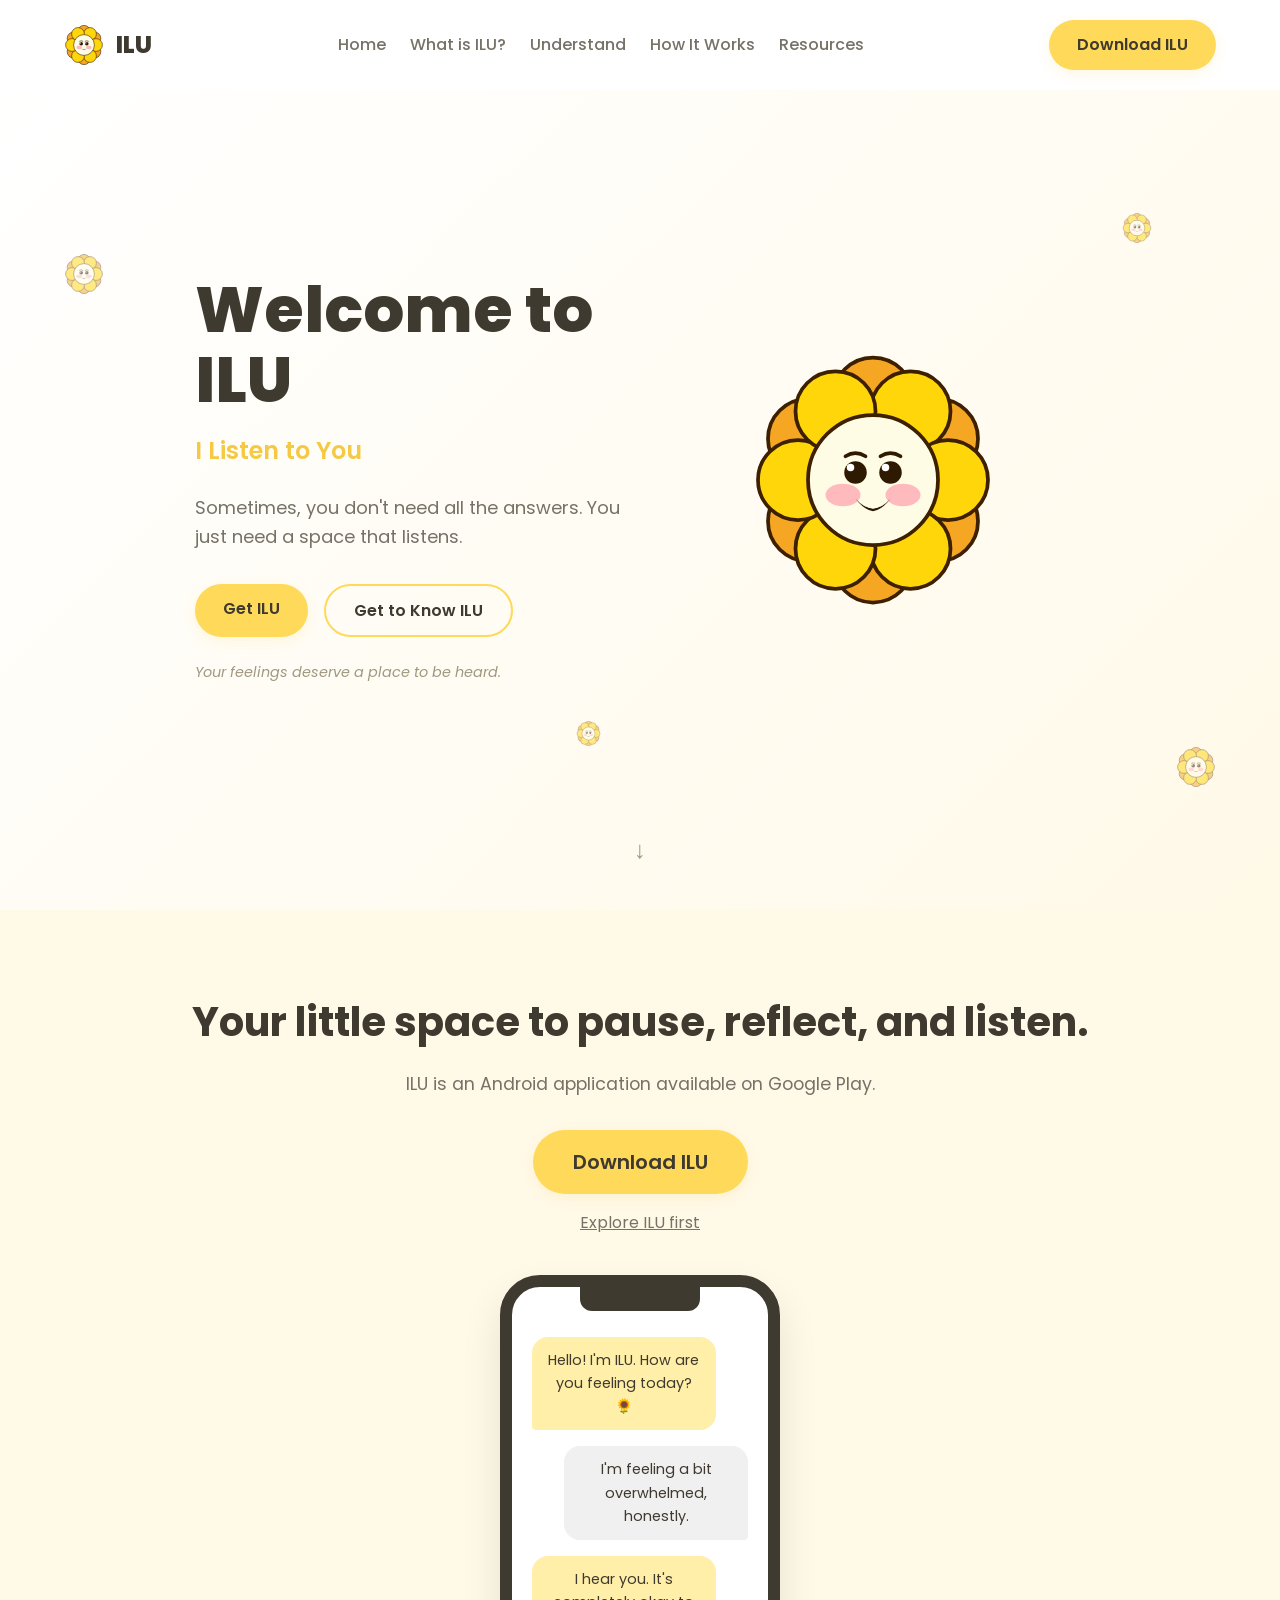
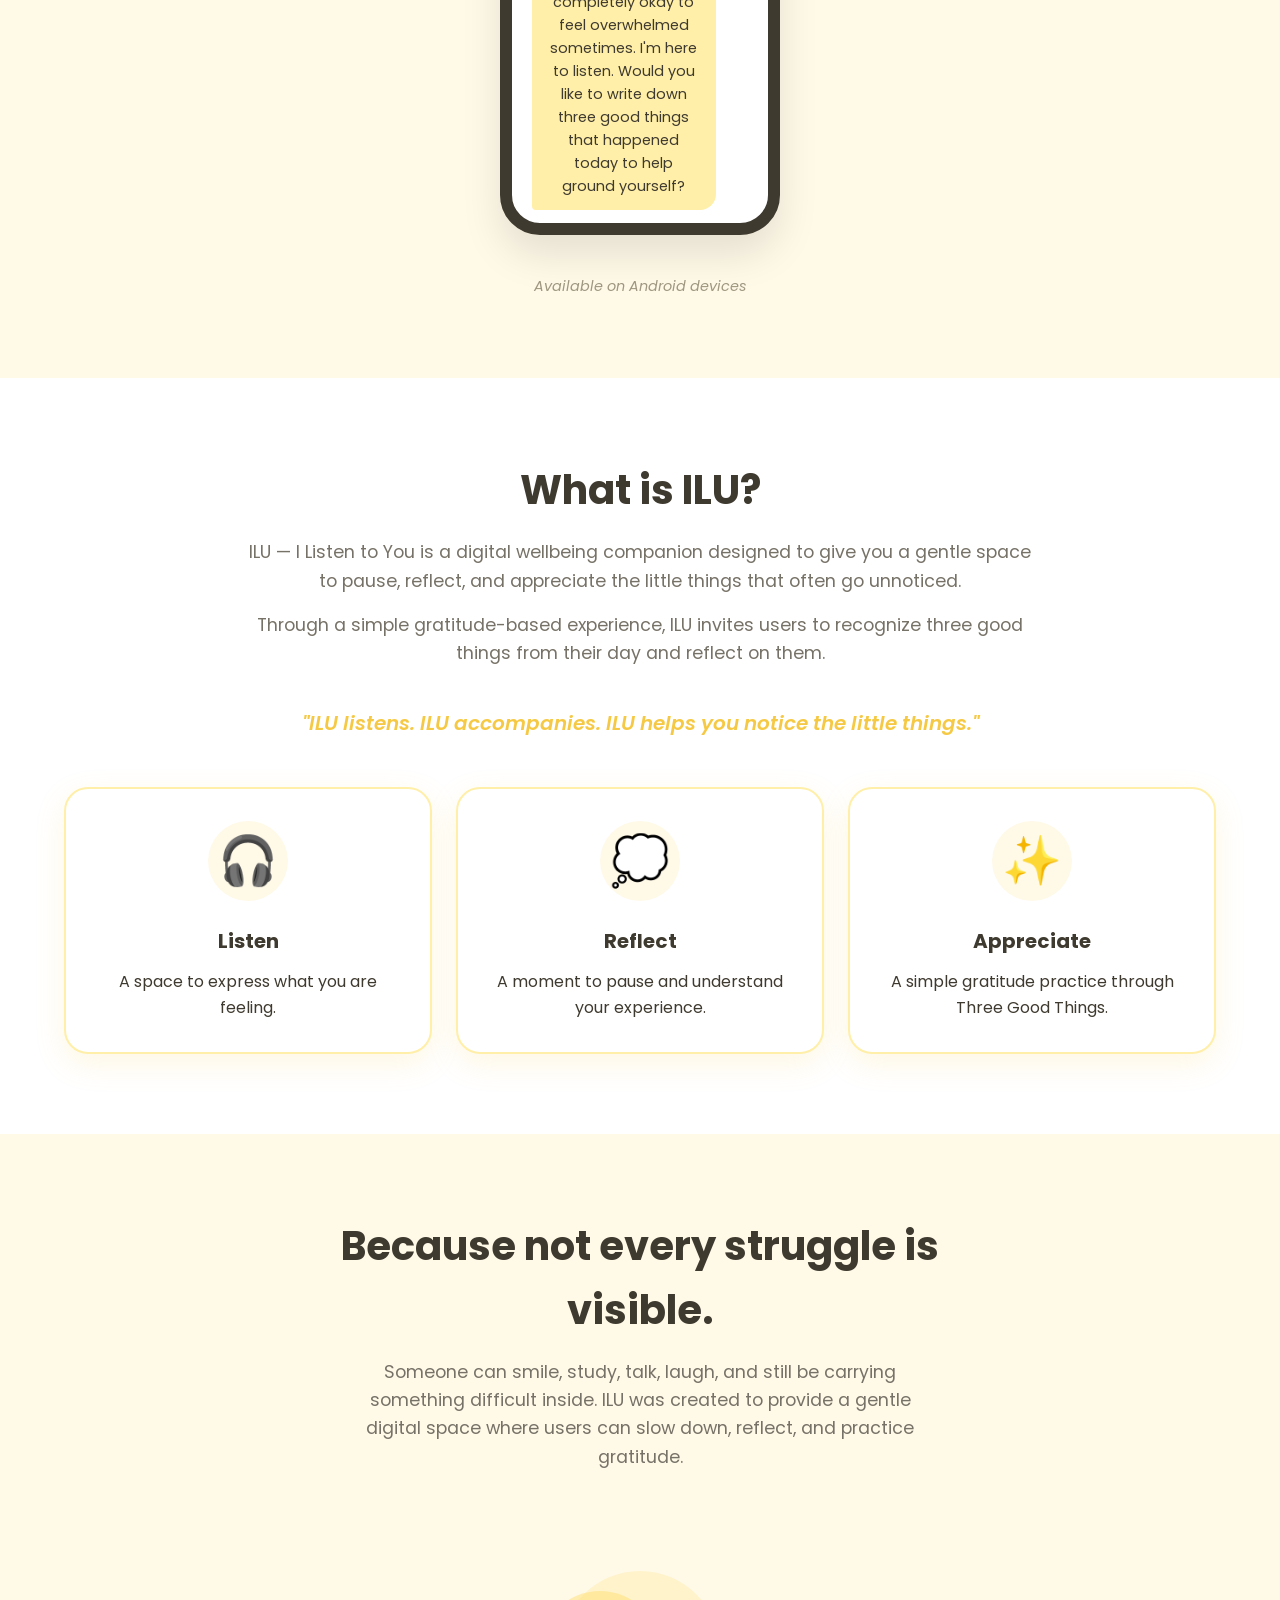
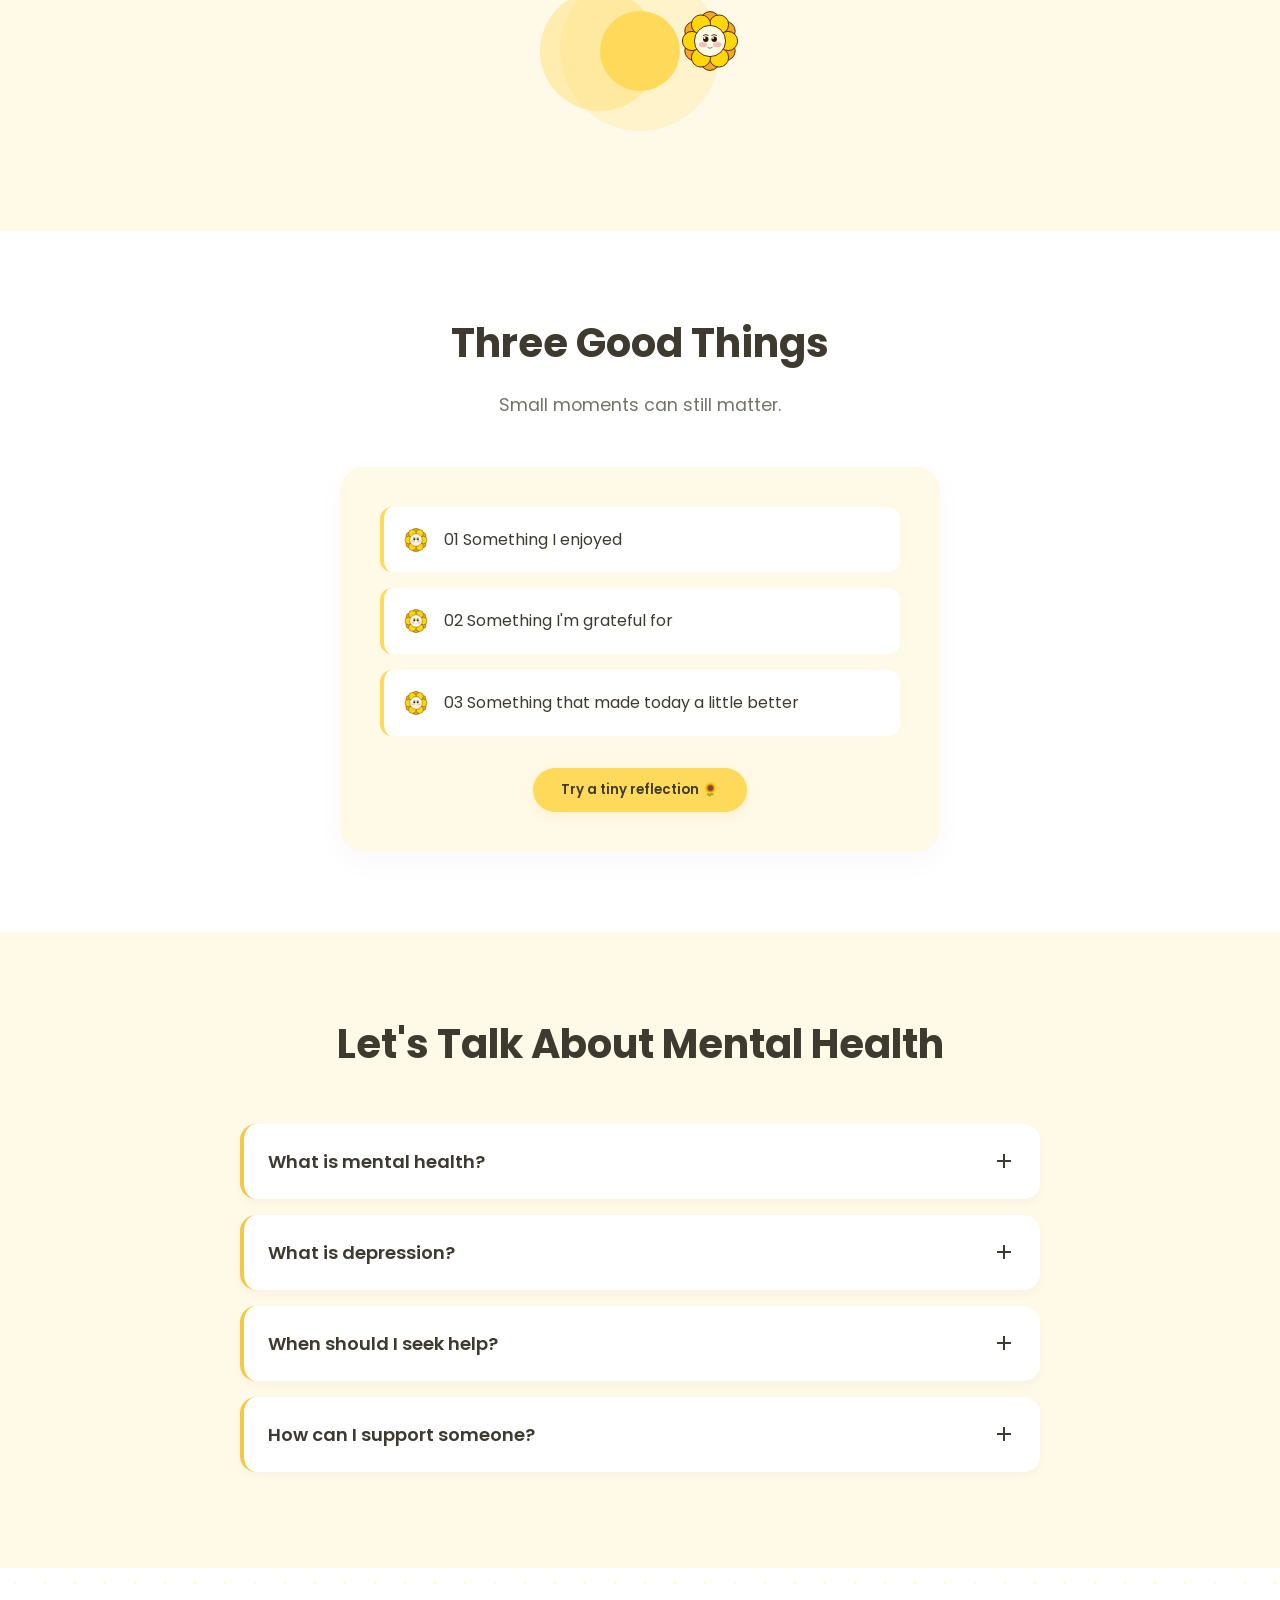
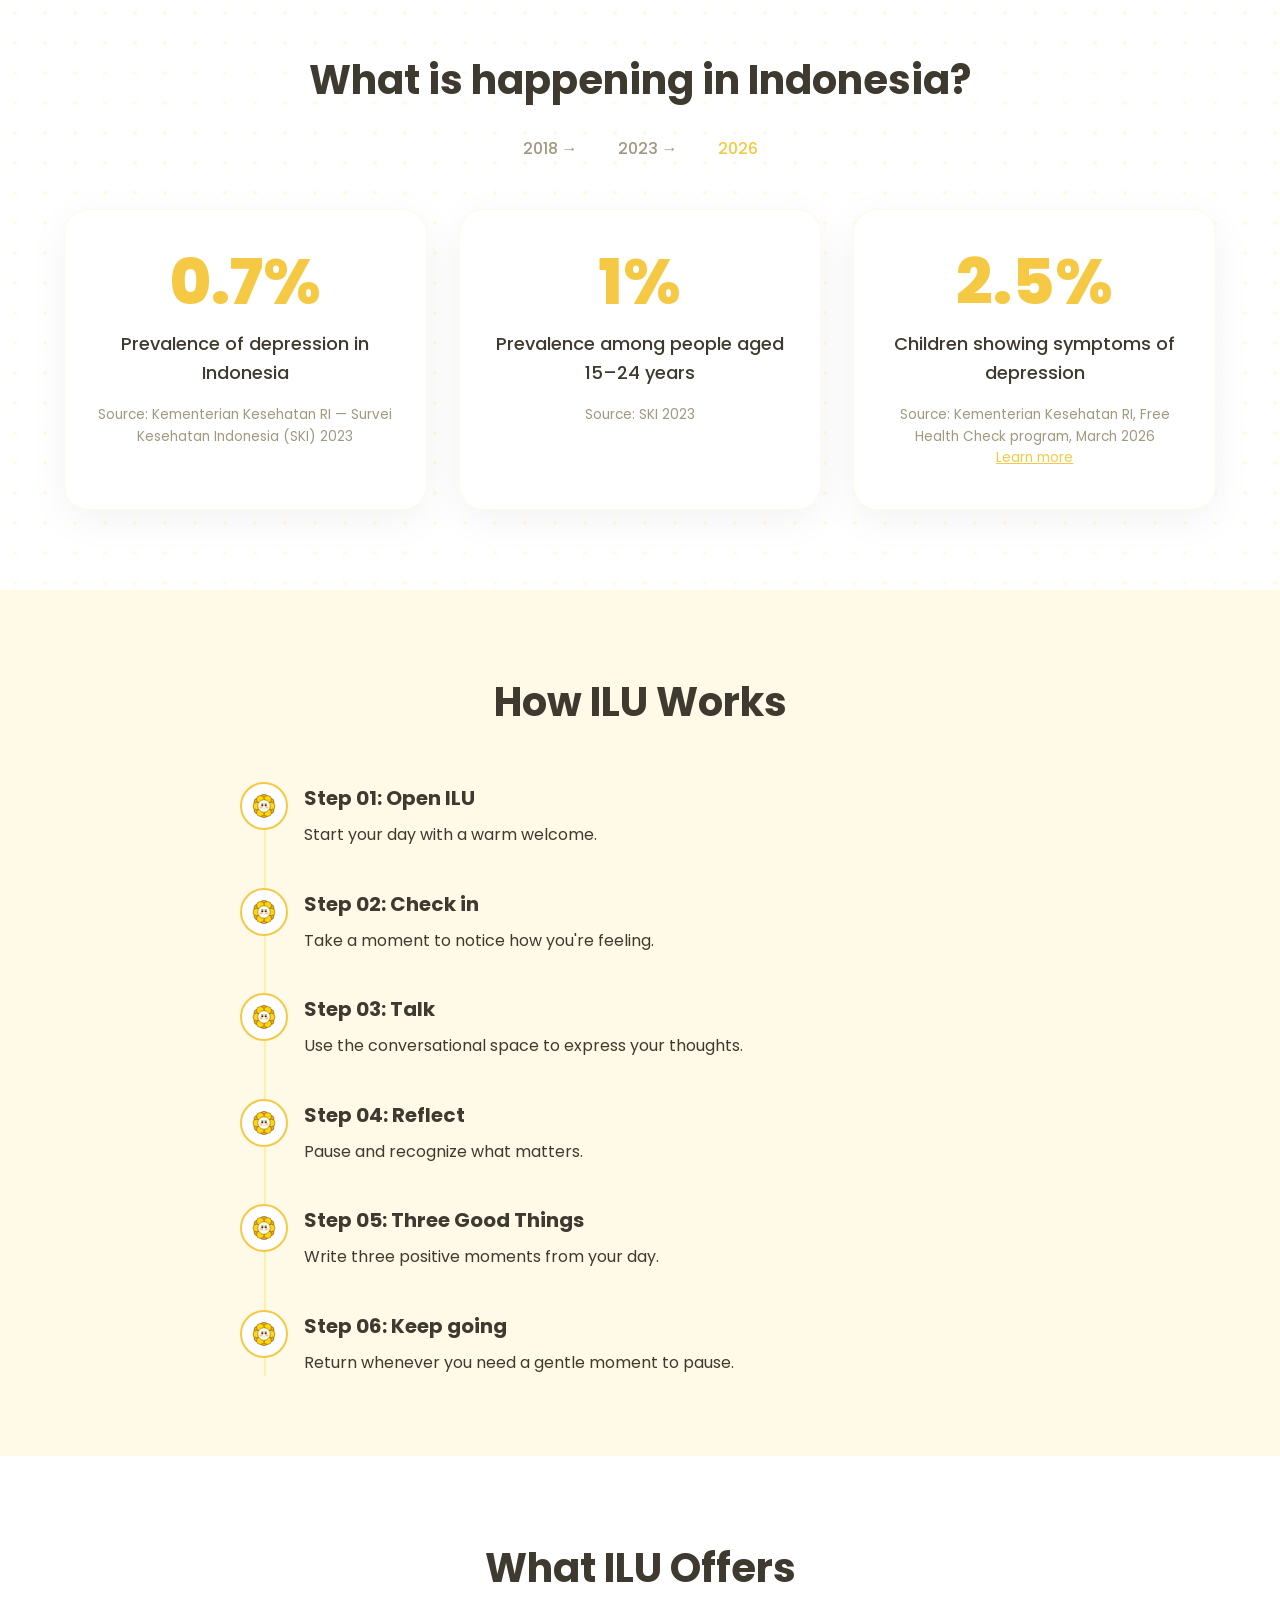
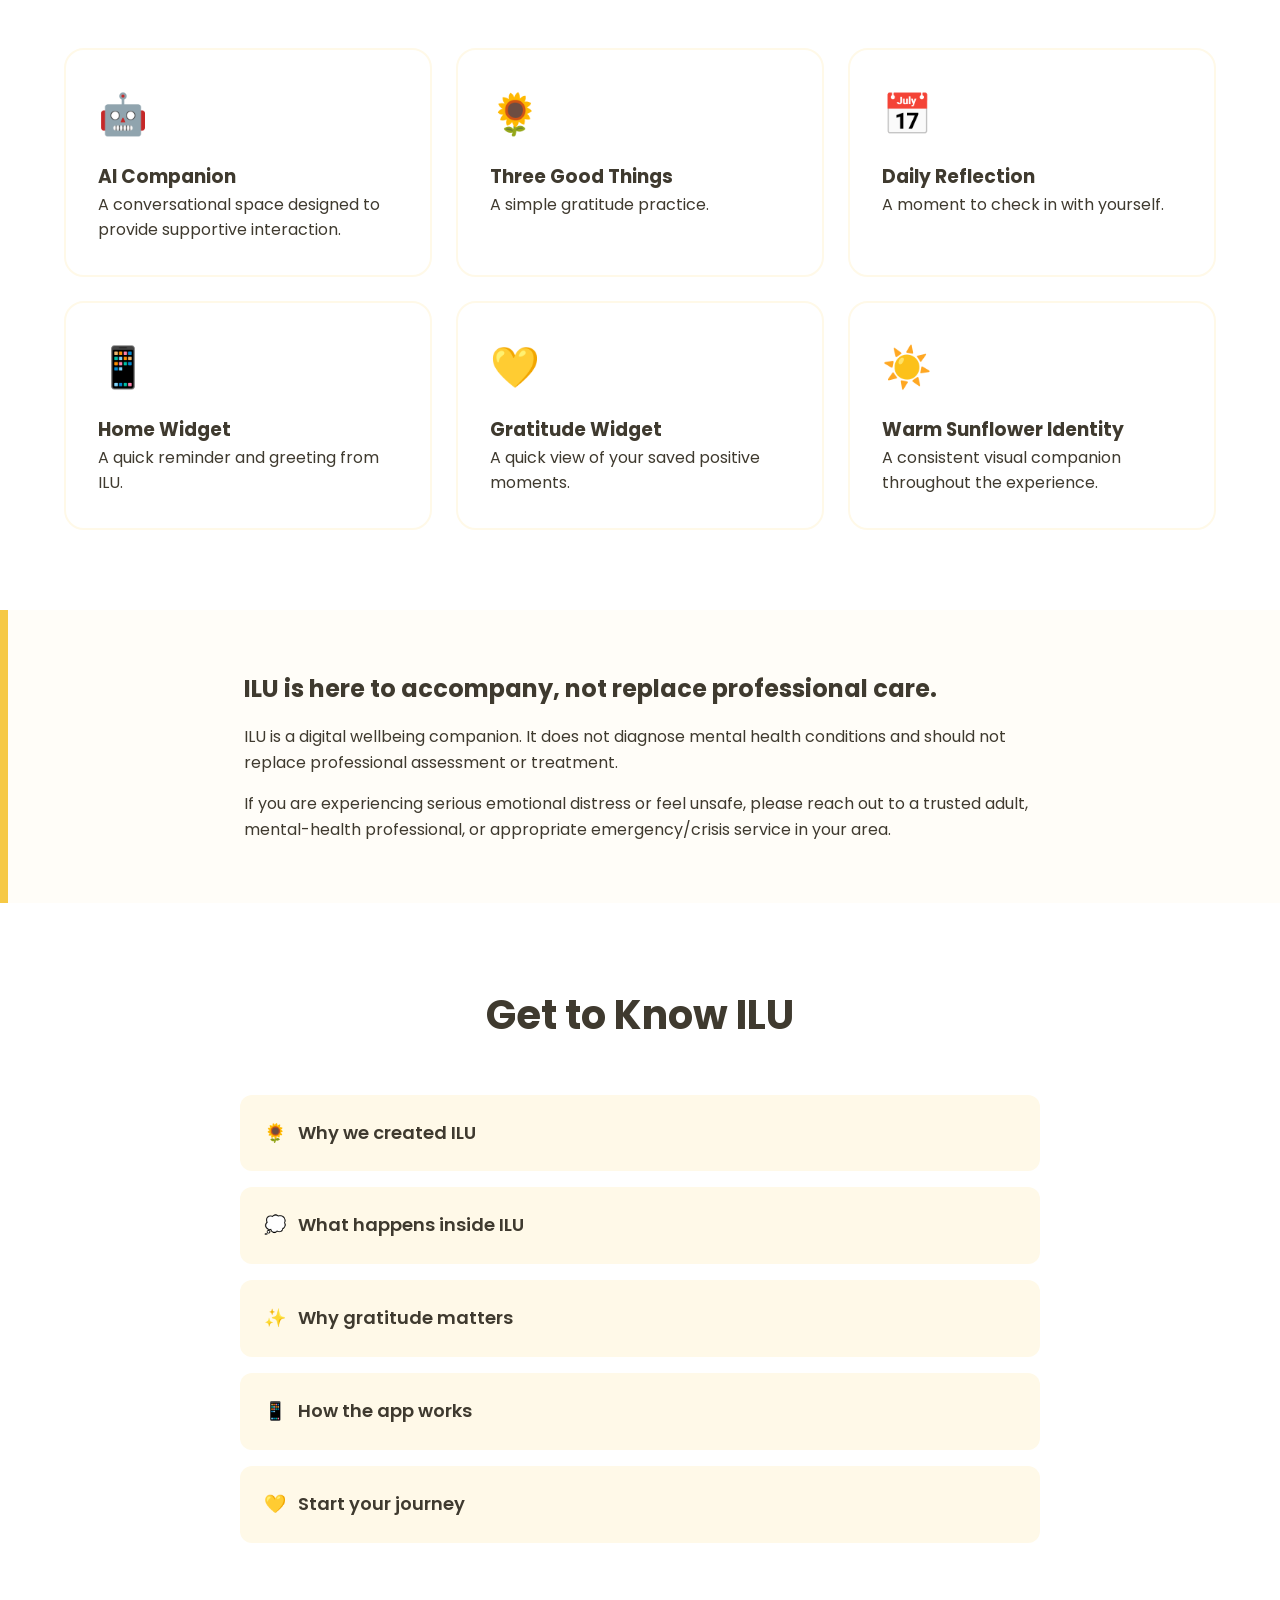
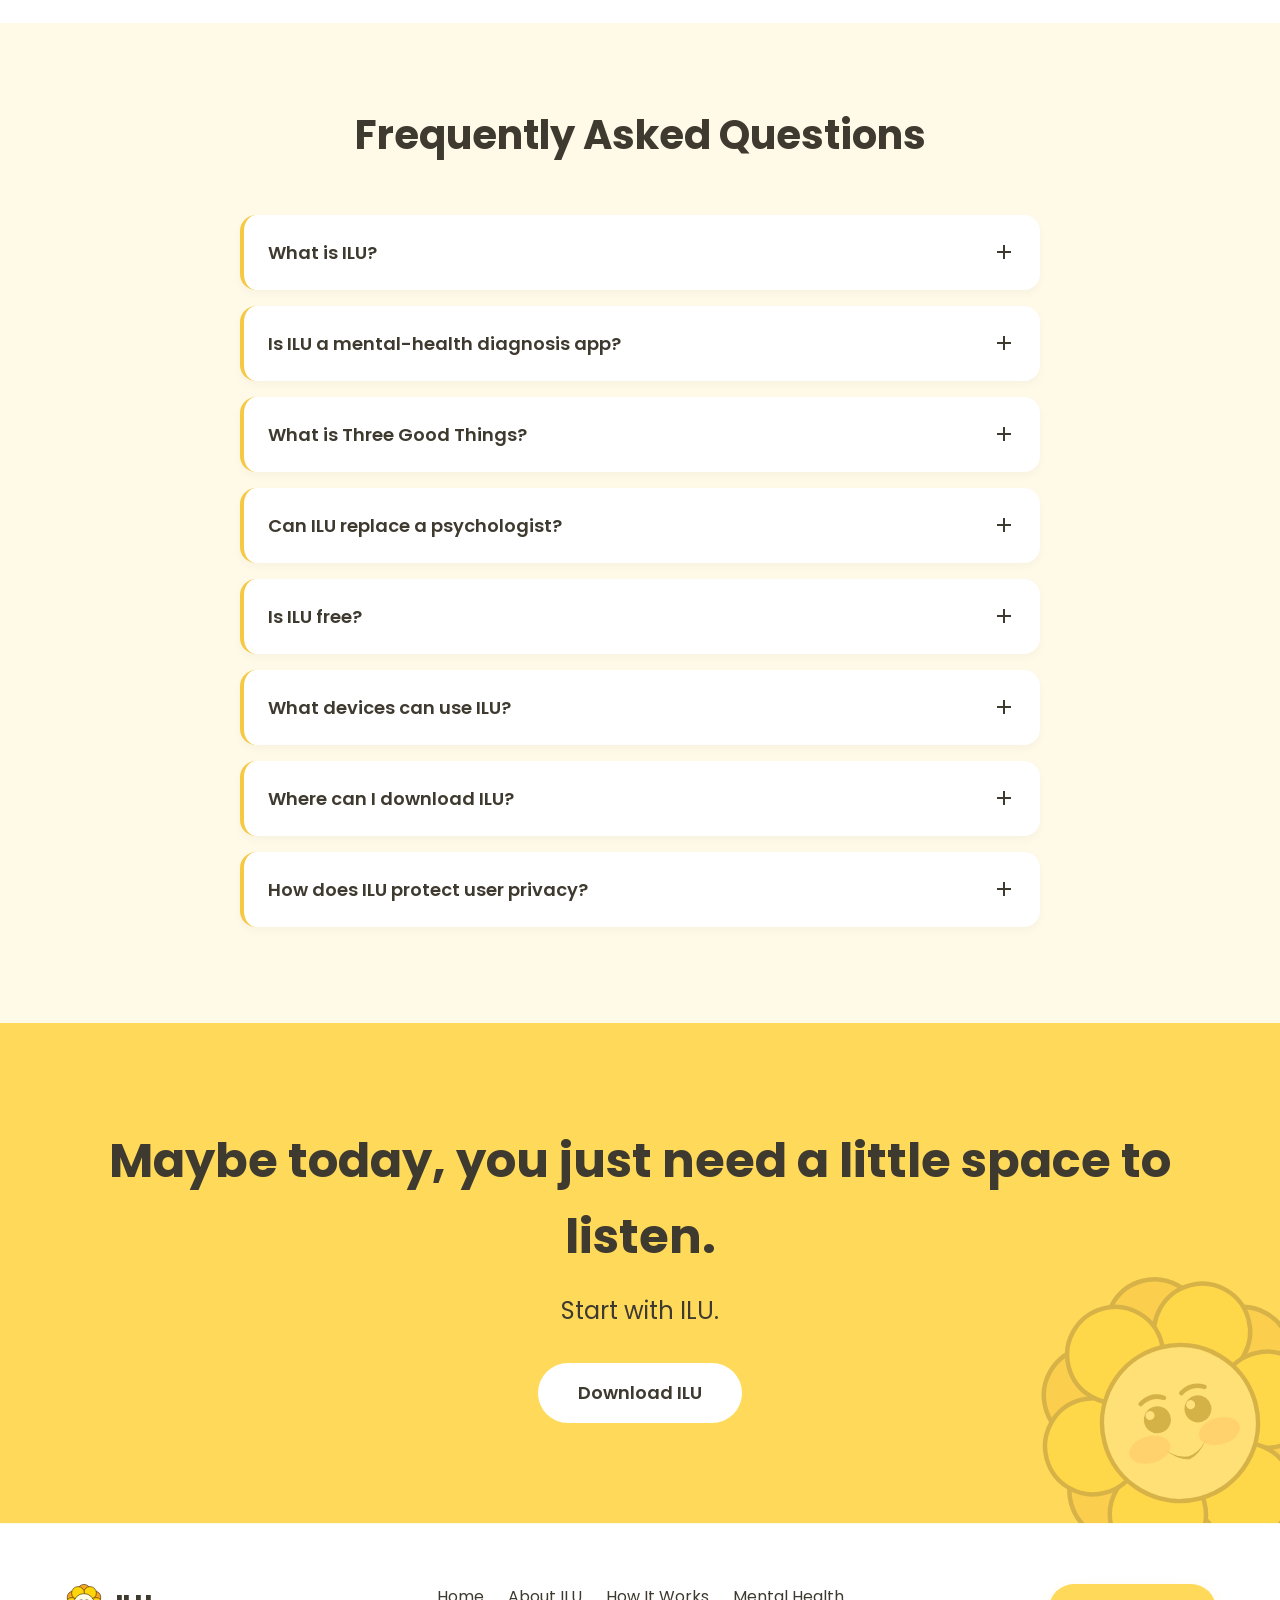
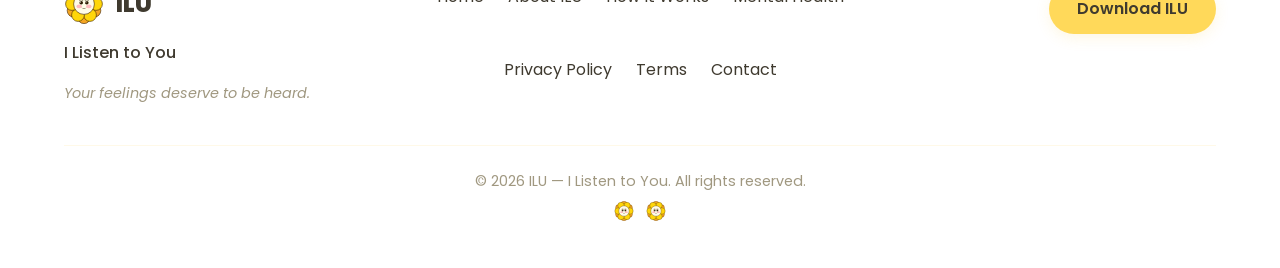
==== web/index.html @ 3433a251 "Add Google Search Console HTML verification file and meta tag for organization verification" ====
<!DOCTYPE html>
<html lang="en">
<head>
    <meta charset="UTF-8">
    <meta name="viewport" content="width=device-width, initial-scale=1.0">
    <meta name="google-site-verification" content="googleefeaaa1e9da4fd5a" />
    <title>ILU — I Listen to You | A Gentle Space to Listen, Reflect & Appreciate</title>
    <meta name="description" content="Meet ILU — I Listen to You, a digital wellbeing companion designed to help you pause, reflect, and practice gratitude through Three Good Things.">
    <meta name="keywords" content="ILU, I Listen to You, mental health app, gratitude app, three good things, aplikasi kesehatan mental, aplikasi gratitude">
    <meta property="og:title" content="ILU — I Listen to You">
    <meta property="og:description" content="A digital wellbeing companion designed to help you pause, reflect, and appreciate the little things.">
    <meta property="og:type" content="website">

    <link rel="preconnect" href="https://fonts.googleapis.com">
    <link rel="preconnect" href="https://fonts.gstatic.com" crossorigin>
    <link href="https://fonts.googleapis.com/css2?family=Poppins:wght@300;400;500;600;700;800&display=swap" rel="stylesheet">

    <style>
        :root {
            --white: #FFFFFF;
            --cream: #FFF9E8;
            --soft-yellow: #FFEFA8;
            --warm-yellow: #FFD95A;
            --sunflower: #F6C945;
            --text-dark: #3F3A2F;
            --text-secondary: #777267;
            --text-light: #A09880;
            --shadow: rgba(246, 201, 69, 0.15);
            --shadow-hover: rgba(246, 201, 69, 0.3);
            --transition: 0.3s ease;
        }

        * {
            margin: 0;
            padding: 0;
            box-sizing: border-box;
        }

        body {
            font-family: 'Poppins', sans-serif;
            color: var(--text-dark);
            background-color: var(--white);
            line-height: 1.6;
            overflow-x: hidden;
            scroll-behavior: smooth;
        }

        a {
            text-decoration: none;
            color: inherit;
        }

        ul {
            list-style: none;
        }

        button {
            cursor: pointer;
            font-family: inherit;
            border: none;
            outline: none;
        }

        .container {
            max-width: 1200px;
            margin: 0 auto;
            padding: 0 24px;
        }

        section {
            padding: 80px 0;
        }

        /* Reusable Components */
        .btn {
            display: inline-block;
            padding: 12px 28px;
            border-radius: 50px;
            font-weight: 600;
            transition: var(--transition);
            text-align: center;
        }

        .btn-primary {
            background-color: var(--warm-yellow);
            color: var(--text-dark);
            box-shadow: 0 4px 14px var(--shadow);
        }

        .btn-primary:hover {
            transform: translateY(-2px);
            box-shadow: 0 6px 20px var(--shadow-hover);
        }

        .btn-outline {
            background-color: transparent;
            border: 2px solid var(--warm-yellow);
            color: var(--text-dark);
        }

        .btn-outline:hover {
            background-color: var(--soft-yellow);
        }

        .section-header {
            text-align: center;
            margin-bottom: 48px;
        }

        .section-title {
            font-size: 2.5rem;
            font-weight: 700;
            color: var(--text-dark);
            margin-bottom: 16px;
        }

        .section-subtitle {
            font-size: 1.1rem;
            color: var(--text-secondary);
            max-width: 600px;
            margin: 0 auto;
        }

        /* SVG Mascot Animation */
        .mascot-float {
            animation: float 3s ease-in-out infinite;
        }

        @keyframes float {
            0% { transform: translateY(0px); }
            50% { transform: translateY(-8px); }
            100% { transform: translateY(0px); }
        }

        /* Scroll Animations */
        .animate-on-scroll {
            opacity: 0;
            transform: translateY(20px);
            transition: opacity 0.6s ease-out, transform 0.6s ease-out;
        }

        .animate-on-scroll.is-visible {
            opacity: 1;
            transform: translateY(0);
        }

        /* Section 1: Navigation */
        .navbar {
            position: sticky;
            top: 0;
            left: 0;
            width: 100%;
            z-index: 1000;
            background-color: var(--white);
            transition: all var(--transition);
            padding: 20px 0;
        }

        .navbar.scrolled {
            padding: 12px 0;
            box-shadow: 0 4px 20px rgba(0, 0, 0, 0.05);
        }

        .nav-container {
            display: flex;
            justify-content: space-between;
            align-items: center;
        }

        .nav-logo {
            display: flex;
            align-items: center;
            gap: 12px;
            font-size: 1.5rem;
            font-weight: 800;
            color: var(--text-dark);
        }

        .nav-logo svg {
            width: 40px;
            height: 40px;
        }

        .nav-links {
            display: flex;
            gap: 24px;
        }

        .nav-links a {
            font-weight: 500;
            color: var(--text-secondary);
            transition: var(--transition);
        }

        .nav-links a:hover {
            color: var(--sunflower);
        }

        .nav-right {
            display: flex;
            align-items: center;
            gap: 16px;
        }

        .hamburger {
            display: none;
            flex-direction: column;
            gap: 5px;
            background: none;
            border: none;
            cursor: pointer;
        }

        .hamburger span {
            width: 25px;
            height: 3px;
            background-color: var(--text-dark);
            border-radius: 3px;
            transition: var(--transition);
        }

        /* Mobile Menu */
        .mobile-menu {
            position: fixed;
            top: 0;
            left: 0;
            width: 100%;
            height: 100vh;
            background-color: var(--white);
            z-index: 999;
            display: flex;
            flex-direction: column;
            align-items: center;
            justify-content: center;
            gap: 24px;
            transform: translateY(-100%);
            transition: transform 0.4s ease-in-out;
        }

        .mobile-menu.open {
            transform: translateY(0);
        }

        .mobile-menu a {
            font-size: 1.5rem;
            font-weight: 600;
        }

        .close-menu {
            position: absolute;
            top: 30px;
            right: 30px;
            background: none;
            border: none;
            font-size: 2rem;
            cursor: pointer;
            color: var(--text-dark);
        }

        /* Section 2: Hero */
        .hero {
            background: linear-gradient(135deg, var(--white) 0%, var(--cream) 100%);
            min-height: calc(100vh - 80px);
            display: flex;
            align-items: center;
            position: relative;
            overflow: hidden;
            padding-top: 40px;
        }

        .hero-container {
            display: flex;
            align-items: center;
            justify-content: space-between;
            gap: 40px;
            position: relative;
            z-index: 2;
        }

        .hero-content {
            flex: 1;
            max-width: 600px;
        }

        .hero-title {
            font-size: 4rem;
            font-weight: 800;
            line-height: 1.1;
            margin-bottom: 16px;
            color: var(--text-dark);
        }

        .hero-subtitle {
            font-size: 1.5rem;
            font-weight: 600;
            color: var(--sunflower);
            margin-bottom: 24px;
        }

        .hero-desc {
            font-size: 1.125rem;
            color: var(--text-secondary);
            margin-bottom: 32px;
        }

        .hero-actions {
            display: flex;
            gap: 16px;
            margin-bottom: 24px;
            flex-wrap: wrap;
        }

        .hero-note {
            font-size: 0.9rem;
            color: var(--text-light);
            font-style: italic;
        }

        .hero-visual {
            flex: 1;
            display: flex;
            justify-content: center;
            align-items: center;
        }

        .hero-mascot {
            width: 250px;
            height: 250px;
        }

        .floating-deco {
            position: absolute;
            width: 40px;
            height: 40px;
            opacity: 0.5;
            animation: float 4s ease-in-out infinite alternate;
        }
        .deco-1 { top: 20%; left: 5%; animation-delay: 0s; }
        .deco-2 { top: 15%; right: 10%; width: 30px; height: 30px; animation-delay: 1s; }
        .deco-3 { bottom: 20%; left: 45%; width: 25px; height: 25px; animation-delay: 2s; }
        .deco-4 { bottom: 15%; right: 5%; animation-delay: 1.5s; }

        .scroll-indicator {
            position: absolute;
            bottom: 40px;
            left: 50%;
            transform: translateX(-50%);
            animation: float 2s ease-in-out infinite;
            color: var(--text-light);
            font-size: 24px;
        }

        /* Section 3: Download */
        .download-section {
            background-color: var(--cream);
            text-align: center;
        }

        .phone-mockup {
            width: 280px;
            height: 560px;
            border: 12px solid var(--text-dark);
            border-radius: 40px;
            margin: 40px auto;
            background-color: var(--white);
            position: relative;
            overflow: hidden;
            box-shadow: 0 20px 40px rgba(0,0,0,0.1);
        }

        .phone-notch {
            position: absolute;
            top: 0;
            left: 50%;
            transform: translateX(-50%);
            width: 120px;
            height: 24px;
            background-color: var(--text-dark);
            border-bottom-left-radius: 12px;
            border-bottom-right-radius: 12px;
            z-index: 10;
        }

        .chat-ui {
            padding: 50px 20px 20px;
            display: flex;
            flex-direction: column;
            gap: 16px;
        }

        .chat-bubble {
            padding: 12px 16px;
            border-radius: 16px;
            font-size: 0.9rem;
            max-width: 85%;
        }

        .chat-bubble.ilu {
            background-color: var(--soft-yellow);
            align-self: flex-start;
            border-bottom-left-radius: 4px;
        }

        .chat-bubble.user {
            background-color: #f0f0f0;
            align-self: flex-end;
            border-bottom-right-radius: 4px;
        }

        /* Section 4: What is ILU */
        .what-is-ilu {
            background-color: var(--white);
        }

        .highlight-phrase {
            font-size: 1.25rem;
            font-weight: 600;
            color: var(--sunflower);
            text-align: center;
            margin: 40px 0;
            font-style: italic;
        }

        .cards-grid {
            display: grid;
            grid-template-columns: repeat(auto-fit, minmax(300px, 1fr));
            gap: 24px;
            margin-top: 40px;
        }

        .info-card {
            background-color: var(--white);
            border: 2px solid var(--soft-yellow);
            border-radius: 24px;
            padding: 32px;
            transition: var(--transition);
            box-shadow: 0 10px 30px var(--shadow);
            display: flex;
            flex-direction: column;
            align-items: center;
            text-align: center;
        }

        .info-card:hover {
            transform: translateY(-8px);
            box-shadow: 0 15px 40px var(--shadow-hover);
            border-color: var(--sunflower);
        }

        .info-card-icon {
            font-size: 3rem;
            margin-bottom: 24px;
            display: flex;
            justify-content: center;
            align-items: center;
            width: 80px;
            height: 80px;
            background-color: var(--cream);
            border-radius: 50%;
        }

        .info-card h3 {
            font-size: 1.25rem;
            margin-bottom: 12px;
        }

        /* Section 5: Why ILU Exists */
        .why-ilu {
            background-color: var(--cream);
            text-align: center;
        }

        .why-content {
            max-width: 700px;
            margin: 0 auto;
        }

        .abstract-illustration {
            margin-top: 40px;
            display: flex;
            justify-content: center;
        }

        .abstract-illustration svg {
            width: 100%;
            max-width: 400px;
        }

        /* Section 6: Three Good Things */
        .three-good-things {
            background-color: var(--white);
        }

        .tgt-demo {
            max-width: 600px;
            margin: 0 auto;
            background-color: var(--cream);
            border-radius: 24px;
            padding: 40px;
            box-shadow: 0 10px 30px rgba(0,0,0,0.03);
        }

        .tgt-card {
            background-color: var(--white);
            padding: 20px;
            border-radius: 12px;
            margin-bottom: 16px;
            border-left: 4px solid var(--warm-yellow);
            display: flex;
            align-items: center;
            gap: 16px;
            transition: var(--transition);
        }

        .tgt-card:hover {
            transform: translateX(4px);
        }

        .tgt-card:hover .tgt-icon {
            transform: rotate(10deg);
        }

        .tgt-icon {
            width: 24px;
            height: 24px;
            transition: transform 0.3s ease;
        }

        .tgt-input-wrapper {
            display: none;
            flex-direction: column;
            gap: 16px;
        }

        .tgt-input {
            width: 100%;
            padding: 16px;
            border: 2px solid var(--soft-yellow);
            border-radius: 12px;
            font-family: inherit;
            font-size: 1rem;
            outline: none;
            transition: border-color 0.3s;
        }

        .tgt-input:focus {
            border-color: var(--sunflower);
        }

        .tgt-success {
            display: none;
            text-align: center;
            margin-top: 24px;
            animation: fadeIn 0.5s ease-out;
        }

        @keyframes fadeIn {
            from { opacity: 0; transform: translateY(10px); }
            to { opacity: 1; transform: translateY(0); }
        }

        /* Section 7: Education / Understand */
        .understand {
            background-color: var(--cream);
        }

        .accordion {
            max-width: 800px;
            margin: 0 auto;
        }

        .accordion-item {
            background-color: var(--white);
            border-radius: 16px;
            margin-bottom: 16px;
            overflow: hidden;
            box-shadow: 0 4px 10px rgba(0,0,0,0.03);
            border-left: 4px solid var(--sunflower);
        }

        .accordion-header {
            width: 100%;
            padding: 24px;
            display: flex;
            justify-content: space-between;
            align-items: center;
            background: none;
            border: none;
            font-size: 1.125rem;
            font-weight: 600;
            color: var(--text-dark);
            cursor: pointer;
            text-align: left;
        }

        .accordion-icon {
            transition: transform 0.3s ease;
        }

        .accordion-item.active .accordion-icon {
            transform: rotate(45deg);
        }

        .accordion-content {
            max-height: 0;
            overflow: hidden;
            transition: max-height 0.3s ease-out;
            padding: 0 24px;
            color: var(--text-secondary);
        }

        .accordion-item.active .accordion-content {
            padding-bottom: 24px;
        }

        /* Section 8: Stats */
        .stats {
            background-color: var(--white);
            background-image: radial-gradient(var(--cream) 2px, transparent 2px);
            background-size: 30px 30px;
        }

        .stats-grid {
            display: grid;
            grid-template-columns: repeat(auto-fit, minmax(300px, 1fr));
            gap: 32px;
        }

        .stat-card {
            background-color: var(--white);
            padding: 40px 32px;
            border-radius: 24px;
            text-align: center;
            box-shadow: 0 10px 40px rgba(0,0,0,0.05);
            border: 1px solid var(--cream);
            position: relative;
        }

        .stat-number {
            font-size: 4rem;
            font-weight: 800;
            color: var(--sunflower);
            margin-bottom: 16px;
            line-height: 1;
        }

        .stat-desc {
            font-size: 1.125rem;
            font-weight: 500;
            margin-bottom: 16px;
        }

        .stat-source {
            font-size: 0.85rem;
            color: var(--text-light);
        }

        /* Section 9: How it Works */
        .how-it-works {
            background-color: var(--cream);
        }

        .timeline {
            max-width: 800px;
            margin: 0 auto;
            position: relative;
        }

        .timeline::before {
            content: '';
            position: absolute;
            top: 0;
            bottom: 0;
            left: 24px;
            width: 2px;
            background-color: var(--soft-yellow);
        }

        .timeline-item {
            position: relative;
            padding-left: 64px;
            margin-bottom: 40px;
        }

        .timeline-item:last-child {
            margin-bottom: 0;
        }

        .timeline-icon {
            position: absolute;
            left: 0;
            top: 0;
            width: 48px;
            height: 48px;
            background-color: var(--white);
            border: 2px solid var(--sunflower);
            border-radius: 50%;
            display: flex;
            justify-content: center;
            align-items: center;
            z-index: 2;
        }

        .timeline-icon svg {
            width: 24px;
            height: 24px;
        }

        .timeline-content h4 {
            font-size: 1.25rem;
            margin-bottom: 8px;
            color: var(--text-dark);
        }

        /* Section 10: Features */
        .features {
            background-color: var(--white);
        }

        .feature-grid {
            display: grid;
            grid-template-columns: repeat(auto-fit, minmax(300px, 1fr));
            gap: 24px;
        }

        .feature-card {
            background-color: var(--white);
            border: 2px solid var(--cream);
            border-radius: 20px;
            padding: 32px;
            transition: var(--transition);
        }

        .feature-card:hover {
            transform: scale(1.02);
            box-shadow: 0 15px 30px var(--shadow);
            border-color: var(--sunflower);
        }

        .feature-icon {
            font-size: 2.5rem;
            margin-bottom: 16px;
        }

        /* Section 11: Safety Notice */
        .safety-notice {
            background-color: #FFFDF8;
            padding: 60px 0;
            border-left: 8px solid var(--sunflower);
        }

        .safety-content {
            max-width: 800px;
            margin: 0 auto;
        }

        .safety-content h3 {
            font-size: 1.5rem;
            margin-bottom: 16px;
            color: var(--text-dark);
        }

        /* Section 12: Journey / Resources */
        .journey {
            background-color: var(--white);
        }

        .journey-flow {
            display: flex;
            flex-direction: column;
            gap: 16px;
            max-width: 800px;
            margin: 0 auto;
        }

        .journey-item {
            background-color: var(--cream);
            border-radius: 12px;
            padding: 24px;
            cursor: pointer;
            transition: var(--transition);
        }

        .journey-item:hover {
            background-color: var(--soft-yellow);
        }

        .journey-header {
            font-weight: 600;
            font-size: 1.125rem;
            display: flex;
            align-items: center;
            gap: 12px;
        }

        .journey-desc {
            max-height: 0;
            overflow: hidden;
            transition: max-height 0.3s ease-out, margin 0.3s;
            color: var(--text-secondary);
        }

        .journey-item.open .journey-desc {
            margin-top: 12px;
        }

        /* Section 13: FAQ */
        .faq {
            background-color: var(--cream);
        }

        /* Section 14: Final CTA */
        .final-cta {
            background-color: var(--warm-yellow);
            text-align: center;
            padding: 100px 0;
            position: relative;
            overflow: hidden;
        }

        .final-cta h2 {
            font-size: 3rem;
            margin-bottom: 16px;
        }

        .final-cta .btn {
            background-color: var(--white);
            color: var(--text-dark);
            font-size: 1.125rem;
            padding: 16px 40px;
        }

        .final-cta .btn:hover {
            background-color: var(--text-dark);
            color: var(--white);
        }

        .final-mascot {
            position: absolute;
            bottom: -50px;
            right: -50px;
            width: 300px;
            height: 300px;
            opacity: 0.2;
            transform: rotate(-15deg);
        }

        /* Section 15: Footer */
        .footer {
            background-color: var(--white);
            padding: 60px 0 40px;
            border-top: 1px solid var(--cream);
        }

        .footer-grid {
            display: grid;
            grid-template-columns: 1fr 2fr 1fr;
            gap: 40px;
            margin-bottom: 40px;
        }

        .footer-brand {
            display: flex;
            flex-direction: column;
            gap: 16px;
        }

        .footer-nav {
            display: flex;
            flex-wrap: wrap;
            gap: 24px;
            justify-content: center;
        }

        .footer-nav a:hover {
            color: var(--sunflower);
        }

        .footer-right {
            text-align: right;
        }

        .footer-bottom {
            text-align: center;
            padding-top: 24px;
            border-top: 1px solid var(--cream);
            color: var(--text-light);
            font-size: 0.9rem;
        }

        /* Responsive Breakpoints */
        @media (max-width: 1024px) {
            .hero-title { font-size: 3rem; }
            .hero-mascot { width: 200px; height: 200px; }
            .footer-grid { grid-template-columns: 1fr 1fr; text-align: center; }
            .footer-nav { justify-content: flex-start; }
            .footer-right { text-align: left; }
        }

        @media (max-width: 768px) {
            section { padding: 60px 0; }
            .nav-links, .nav-right .btn { display: none; }
            .hamburger { display: flex; }
            
            .hero-container { flex-direction: column-reverse; text-align: center; }
            .hero-actions { justify-content: center; }
            .hero-title { font-size: 2.5rem; }
            
            .timeline::before { left: 16px; }
            .timeline-item { padding-left: 48px; }
            .timeline-icon { width: 32px; height: 32px; }
            .timeline-icon svg { width: 16px; height: 16px; }
            
            .footer-grid { grid-template-columns: 1fr; }
            .footer-nav { justify-content: center; }
            .footer-brand, .footer-right { align-items: center; text-align: center; }
        }

    </style>
</head>
<body>

    <!-- SVG Sprites -->
    <svg style="display: none;">
        <!-- Sunflower Mascot - exact ILU mascot design -->
        <symbol id="sunflower-mascot" viewBox="0 0 200 200">
            <g class="mascot-group">
                <!-- Orange petals (back layer) -->
                <circle cx="100" cy="34"  r="32" fill="#F5A623" stroke="#3D2000" stroke-width="3"/>
                <circle cx="152" cy="67"  r="32" fill="#F5A623" stroke="#3D2000" stroke-width="3"/>
                <circle cx="152" cy="133" r="32" fill="#F5A623" stroke="#3D2000" stroke-width="3"/>
                <circle cx="100" cy="166" r="32" fill="#F5A623" stroke="#3D2000" stroke-width="3"/>
                <circle cx="48"  cy="133" r="32" fill="#F5A623" stroke="#3D2000" stroke-width="3"/>
                <circle cx="48"  cy="67"  r="32" fill="#F5A623" stroke="#3D2000" stroke-width="3"/>
                <!-- Yellow petals (front layer) -->
                <circle cx="130" cy="45"  r="32" fill="#FFD60A" stroke="#3D2000" stroke-width="3"/>
                <circle cx="160" cy="100" r="32" fill="#FFD60A" stroke="#3D2000" stroke-width="3"/>
                <circle cx="130" cy="155" r="32" fill="#FFD60A" stroke="#3D2000" stroke-width="3"/>
                <circle cx="70"  cy="155" r="32" fill="#FFD60A" stroke="#3D2000" stroke-width="3"/>
                <circle cx="40"  cy="100" r="32" fill="#FFD60A" stroke="#3D2000" stroke-width="3"/>
                <circle cx="70"  cy="45"  r="32" fill="#FFD60A" stroke="#3D2000" stroke-width="3"/>
                <!-- Center face circle -->
                <circle cx="100" cy="100" r="52" fill="#FFFCE6" stroke="#3D2000" stroke-width="3"/>
                <!-- Pink cheeks -->
                <ellipse cx="76"  cy="112" rx="14" ry="9" fill="#FFB3BA" opacity="0.9"/>
                <ellipse cx="124" cy="112" rx="14" ry="9" fill="#FFB3BA" opacity="0.9"/>
                <!-- Eyes (large round dots with white highlights) -->
                <circle cx="86"  cy="94" r="9" fill="#2D1A00"/>
                <circle cx="114" cy="94" r="9" fill="#2D1A00"/>
                <circle cx="82"  cy="90" r="3" fill="white"/>
                <circle cx="110" cy="90" r="3" fill="white"/>
                <!-- Eyebrows -->
                <path d="M78,81 Q86,76 94,81"   fill="none" stroke="#2D1A00" stroke-width="3" stroke-linecap="round"/>
                <path d="M106,81 Q114,76 122,81" fill="none" stroke="#2D1A00" stroke-width="3" stroke-linecap="round"/>
                <!-- Open happy mouth with teeth -->
                <path d="M86,115 Q100,130 114,115 Q107,124 100,125 Q93,124 86,115Z" fill="#2D1A00"/>
                <path d="M88,117 Q100,127 112,117 Q107,122 100,123 Q93,122 88,117Z" fill="white"/>
            </g>
        </symbol>

        <symbol id="icon-plus" viewBox="0 0 24 24">
            <path fill="currentColor" d="M19 13h-6v6h-2v-6H5v-2h6V5h2v6h6v2z"/>
        </symbol>
    </svg>

    <!-- SECTION 1: STICKY NAVIGATION -->
    <nav class="navbar" id="navbar">
        <div class="container nav-container">
            <a href="#" class="nav-logo">
                <svg><use href="#sunflower-mascot"></use></svg>
                ILU
            </a>
            <ul class="nav-links">
                <li><a href="#">Home</a></li>
                <li><a href="#what-is-ilu">What is ILU?</a></li>
                <li><a href="#understand">Understand</a></li>
                <li><a href="#how-it-works">How It Works</a></li>
                <li><a href="#resources">Resources</a></li>
            </ul>
            <div class="nav-right">
                <a href="#download" class="btn btn-primary">Download ILU</a>
                <button class="hamburger" id="hamburger-btn">
                    <span></span>
                    <span></span>
                    <span></span>
                </button>
            </div>
        </div>
    </nav>

    <!-- Mobile Menu -->
    <div class="mobile-menu" id="mobile-menu">
        <button class="close-menu" id="close-menu">&times;</button>
        <a href="#" class="mobile-link">Home</a>
        <a href="#what-is-ilu" class="mobile-link">What is ILU?</a>
        <a href="#understand" class="mobile-link">Understand</a>
        <a href="#how-it-works" class="mobile-link">How It Works</a>
        <a href="#resources" class="mobile-link">Resources</a>
        <a href="#download" class="btn btn-primary mobile-link" style="margin-top: 20px;">Download ILU</a>
    </div>

    <!-- SECTION 2: HERO -->
    <section class="hero">
        <div class="container hero-container">
            <div class="hero-content animate-on-scroll">
                <h1 class="hero-title">Welcome to ILU</h1>
                <h2 class="hero-subtitle">I Listen to You</h2>
                <p class="hero-desc">Sometimes, you don't need all the answers. You just need a space that listens.</p>
                <div class="hero-actions">
                    <a href="#download" class="btn btn-primary">Get ILU</a>
                    <a href="#what-is-ilu" class="btn btn-outline">Get to Know ILU</a>
                </div>
                <p class="hero-note">Your feelings deserve a place to be heard.</p>
            </div>
            <div class="hero-visual animate-on-scroll" style="transition-delay: 0.2s">
                <svg class="hero-mascot mascot-float"><use href="#sunflower-mascot"></use></svg>
            </div>
        </div>

        <!-- Decorative elements -->
        <svg class="floating-deco deco-1"><use href="#sunflower-mascot"></use></svg>
        <svg class="floating-deco deco-2"><use href="#sunflower-mascot"></use></svg>
        <svg class="floating-deco deco-3"><use href="#sunflower-mascot"></use></svg>
        <svg class="floating-deco deco-4"><use href="#sunflower-mascot"></use></svg>

        <div class="scroll-indicator">
            ↓
        </div>
    </section>

    <!-- SECTION 3: DOWNLOAD SECTION -->
    <section id="download" class="download-section">
        <div class="container animate-on-scroll">
            <h2 class="section-title">Your little space to pause, reflect, and listen.</h2>
            <p class="section-subtitle" style="margin-bottom: 32px;">ILU is an Android application available on Google Play.</p>
            
            <a href="#" class="btn btn-primary" style="font-size: 1.25rem; padding: 16px 40px; margin-bottom: 16px;">Download ILU</a>
            <br>
            <a href="#what-is-ilu" style="color: var(--text-secondary); text-decoration: underline;">Explore ILU first</a>
            
            <div class="phone-mockup">
                <div class="phone-notch"></div>
                <div class="chat-ui">
                    <div class="chat-bubble ilu">Hello! I'm ILU. How are you feeling today? 🌻</div>
                    <div class="chat-bubble user">I'm feeling a bit overwhelmed, honestly.</div>
                    <div class="chat-bubble ilu">I hear you. It's completely okay to feel overwhelmed sometimes. I'm here to listen. Would you like to write down three good things that happened today to help ground yourself?</div>
                </div>
            </div>
            
            <p class="hero-note">Available on Android devices</p>
        </div>
    </section>

    <!-- SECTION 4: WHAT IS ILU? -->
    <section id="what-is-ilu" class="what-is-ilu">
        <div class="container">
            <div class="section-header animate-on-scroll">
                <h2 class="section-title">What is ILU?</h2>
                <p class="section-subtitle" style="max-width: 800px; margin-bottom: 16px;">ILU — I Listen to You is a digital wellbeing companion designed to give you a gentle space to pause, reflect, and appreciate the little things that often go unnoticed.</p>
                <p class="section-subtitle" style="max-width: 800px;">Through a simple gratitude-based experience, ILU invites users to recognize three good things from their day and reflect on them.</p>
                <p class="highlight-phrase">"ILU listens. ILU accompanies. ILU helps you notice the little things."</p>
            </div>

            <div class="cards-grid">
                <div class="info-card animate-on-scroll">
                    <div class="info-card-icon">🎧</div>
                    <h3>Listen</h3>
                    <p>A space to express what you are feeling.</p>
                </div>
                <div class="info-card animate-on-scroll" style="transition-delay: 0.1s">
                    <div class="info-card-icon">💭</div>
                    <h3>Reflect</h3>
                    <p>A moment to pause and understand your experience.</p>
                </div>
                <div class="info-card animate-on-scroll" style="transition-delay: 0.2s">
                    <div class="info-card-icon">✨</div>
                    <h3>Appreciate</h3>
                    <p>A simple gratitude practice through Three Good Things.</p>
                </div>
            </div>
        </div>
    </section>

    <!-- SECTION 5: WHY ILU EXISTS -->
    <section class="why-ilu">
        <div class="container animate-on-scroll">
            <div class="why-content">
                <h2 class="section-title">Because not every struggle is visible.</h2>
                <p class="section-subtitle">Someone can smile, study, talk, laugh, and still be carrying something difficult inside. ILU was created to provide a gentle digital space where users can slow down, reflect, and practice gratitude.</p>
            </div>
            
            <div class="abstract-illustration">
                <!-- Simple SVG abstract illustration representing support -->
                <svg viewBox="0 0 200 100" style="width: 100%; max-width: 400px; margin: 40px auto 0;">
                    <circle cx="100" cy="50" r="40" fill="var(--warm-yellow)" opacity="0.2"/>
                    <circle cx="80" cy="50" r="30" fill="var(--warm-yellow)" opacity="0.4"/>
                    <circle cx="100" cy="50" r="20" fill="var(--warm-yellow)"/>
                    <!-- Small mascot nearby -->
                    <use href="#sunflower-mascot" x="120" y="30" width="30" height="30" />
                </svg>
            </div>
        </div>
    </section>

    <!-- SECTION 6: THREE GOOD THINGS -->
    <section id="three-good-things" class="three-good-things">
        <div class="container">
            <div class="section-header animate-on-scroll">
                <h2 class="section-title">Three Good Things</h2>
                <p class="section-subtitle">Small moments can still matter.</p>
            </div>

            <div class="tgt-demo animate-on-scroll" id="tgt-demo">
                <div id="tgt-display">
                    <div class="tgt-card">
                        <svg class="tgt-icon"><use href="#sunflower-mascot"></use></svg>
                        <span>01 Something I enjoyed</span>
                    </div>
                    <div class="tgt-card">
                        <svg class="tgt-icon"><use href="#sunflower-mascot"></use></svg>
                        <span>02 Something I'm grateful for</span>
                    </div>
                    <div class="tgt-card">
                        <svg class="tgt-icon"><use href="#sunflower-mascot"></use></svg>
                        <span>03 Something that made today a little better</span>
                    </div>
                    
                    <div style="text-align: center; margin-top: 32px;">
                        <button class="btn btn-primary" id="btn-start-tgt">Try a tiny reflection 🌻</button>
                    </div>
                </div>

                <div class="tgt-input-wrapper" id="tgt-inputs">
                    <input type="text" class="tgt-input" id="tgt-in-1" placeholder="01 Something I enjoyed...">
                    <input type="text" class="tgt-input" id="tgt-in-2" placeholder="02 Something I'm grateful for...">
                    <input type="text" class="tgt-input" id="tgt-in-3" placeholder="03 Something that made today a little better...">
                    
                    <button class="btn btn-primary" id="btn-submit-tgt" style="margin-top: 16px;">Save these little things</button>
                </div>

                <div class="tgt-success" id="tgt-success">
                    <h3 style="color: var(--text-dark); margin-bottom: 16px;">Look at that. You found three little good things today. 🌻</h3>
                    <svg class="mascot-float" style="width: 80px; height: 80px; margin: 0 auto;"><use href="#sunflower-mascot"></use></svg>
                </div>
            </div>
        </div>
    </section>

    <!-- SECTION 7: MENTAL HEALTH EDUCATION -->
    <section id="understand" class="understand">
        <div class="container">
            <div class="section-header animate-on-scroll">
                <h2 class="section-title">Let's Talk About Mental Health</h2>
            </div>
            
            <div class="accordion animate-on-scroll">
                <div class="accordion-item">
                    <button class="accordion-header">
                        What is mental health?
                        <svg class="accordion-icon" width="24" height="24"><use href="#icon-plus"></use></svg>
                    </button>
                    <div class="accordion-content">
                        <p style="padding-top: 16px;">Mental health includes our emotional, psychological, and social wellbeing. It affects how we think, feel, and act as we cope with life. It also helps determine how we handle stress, relate to others, and make choices.</p>
                    </div>
                </div>
                
                <div class="accordion-item">
                    <button class="accordion-header">
                        What is depression?
                        <svg class="accordion-icon" width="24" height="24"><use href="#icon-plus"></use></svg>
                    </button>
                    <div class="accordion-content">
                        <p style="padding-top: 16px;">According to the WHO, depression is a common mental disorder. It is more than just a bout of sadness. It involves a persistent low mood and a loss of pleasure or interest in activities, lasting for at least two weeks.</p>
                    </div>
                </div>
                
                <div class="accordion-item">
                    <button class="accordion-header">
                        When should I seek help?
                        <svg class="accordion-icon" width="24" height="24"><use href="#icon-plus"></use></svg>
                    </button>
                    <div class="accordion-content">
                        <p style="padding-top: 16px;">You should consider seeking help when you experience persistent symptoms that affect your daily life, relationships, or ability to function. Reaching out to a trusted adult or a mental health professional is a courageous first step.</p>
                    </div>
                </div>

                <div class="accordion-item">
                    <button class="accordion-header">
                        How can I support someone?
                        <svg class="accordion-icon" width="24" height="24"><use href="#icon-plus"></use></svg>
                    </button>
                    <div class="accordion-content">
                        <p style="padding-top: 16px;">Listen to them without judgment, be present, and offer a safe space for them to share. Encourage them gently to seek professional support if they are struggling, and remind them that they are not alone.</p>
                    </div>
                </div>
            </div>
        </div>
    </section>

    <!-- SECTION 8: STATS -->
    <section class="stats">
        <div class="container">
            <div class="section-header animate-on-scroll">
                <h2 class="section-title">What is happening in Indonesia?</h2>
                <div style="display: flex; justify-content: center; gap: 40px; margin-top: 24px; color: var(--text-light); font-weight: 500;">
                    <span>2018 &rarr;</span>
                    <span>2023 &rarr;</span>
                    <span style="color: var(--sunflower);">2026</span>
                </div>
            </div>
            
            <div class="stats-grid" id="stats-container">
                <div class="stat-card animate-on-scroll">
                    <div class="stat-number"><span class="counter" data-target="1.4">0</span>%</div>
                    <div class="stat-desc">Prevalence of depression in Indonesia</div>
                    <div class="stat-source">Source: Kementerian Kesehatan RI — Survei Kesehatan Indonesia (SKI) 2023</div>
                </div>
                
                <div class="stat-card animate-on-scroll" style="transition-delay: 0.1s">
                    <div class="stat-number"><span class="counter" data-target="2">0</span>%</div>
                    <div class="stat-desc">Prevalence among people aged 15–24 years</div>
                    <div class="stat-source">Source: SKI 2023</div>
                </div>
                
                <div class="stat-card animate-on-scroll" style="transition-delay: 0.2s">
                    <div class="stat-number"><span class="counter" data-target="4.8">0</span>%</div>
                    <div class="stat-desc">Children showing symptoms of depression</div>
                    <div class="stat-source">Source: Kementerian Kesehatan RI, Free Health Check program, March 2026<br><a href="https://sehatnegeriku.kemkes.go.id" style="color: var(--sunflower); text-decoration: underline;">Learn more</a></div>
                </div>
            </div>
        </div>
    </section>

    <!-- SECTION 9: HOW IT WORKS -->
    <section id="how-it-works" class="how-it-works">
        <div class="container">
            <div class="section-header animate-on-scroll">
                <h2 class="section-title">How ILU Works</h2>
            </div>
            
            <div class="timeline">
                <div class="timeline-item animate-on-scroll">
                    <div class="timeline-icon"><svg><use href="#sunflower-mascot"></use></svg></div>
                    <div class="timeline-content">
                        <h4>Step 01: Open ILU</h4>
                        <p>Start your day with a warm welcome.</p>
                    </div>
                </div>
                <div class="timeline-item animate-on-scroll">
                    <div class="timeline-icon"><svg><use href="#sunflower-mascot"></use></svg></div>
                    <div class="timeline-content">
                        <h4>Step 02: Check in</h4>
                        <p>Take a moment to notice how you're feeling.</p>
                    </div>
                </div>
                <div class="timeline-item animate-on-scroll">
                    <div class="timeline-icon"><svg><use href="#sunflower-mascot"></use></svg></div>
                    <div class="timeline-content">
                        <h4>Step 03: Talk</h4>
                        <p>Use the conversational space to express your thoughts.</p>
                    </div>
                </div>
                <div class="timeline-item animate-on-scroll">
                    <div class="timeline-icon"><svg><use href="#sunflower-mascot"></use></svg></div>
                    <div class="timeline-content">
                        <h4>Step 04: Reflect</h4>
                        <p>Pause and recognize what matters.</p>
                    </div>
                </div>
                <div class="timeline-item animate-on-scroll">
                    <div class="timeline-icon"><svg><use href="#sunflower-mascot"></use></svg></div>
                    <div class="timeline-content">
                        <h4>Step 05: Three Good Things</h4>
                        <p>Write three positive moments from your day.</p>
                    </div>
                </div>
                <div class="timeline-item animate-on-scroll">
                    <div class="timeline-icon"><svg><use href="#sunflower-mascot"></use></svg></div>
                    <div class="timeline-content">
                        <h4>Step 06: Keep going</h4>
                        <p>Return whenever you need a gentle moment to pause.</p>
                    </div>
                </div>
            </div>
        </div>
    </section>

    <!-- SECTION 10: ILU FEATURES -->
    <section class="features">
        <div class="container">
            <div class="section-header animate-on-scroll">
                <h2 class="section-title">What ILU Offers</h2>
            </div>
            
            <div class="feature-grid">
                <div class="feature-card animate-on-scroll">
                    <div class="feature-icon">🤖</div>
                    <h3>AI Companion</h3>
                    <p>A conversational space designed to provide supportive interaction.</p>
                </div>
                <div class="feature-card animate-on-scroll" style="transition-delay: 0.1s">
                    <div class="feature-icon">🌻</div>
                    <h3>Three Good Things</h3>
                    <p>A simple gratitude practice.</p>
                </div>
                <div class="feature-card animate-on-scroll" style="transition-delay: 0.2s">
                    <div class="feature-icon">📅</div>
                    <h3>Daily Reflection</h3>
                    <p>A moment to check in with yourself.</p>
                </div>
                <div class="feature-card animate-on-scroll">
                    <div class="feature-icon">📱</div>
                    <h3>Home Widget</h3>
                    <p>A quick reminder and greeting from ILU.</p>
                </div>
                <div class="feature-card animate-on-scroll" style="transition-delay: 0.1s">
                    <div class="feature-icon">💛</div>
                    <h3>Gratitude Widget</h3>
                    <p>A quick view of your saved positive moments.</p>
                </div>
                <div class="feature-card animate-on-scroll" style="transition-delay: 0.2s">
                    <div class="feature-icon">☀️</div>
                    <h3>Warm Sunflower Identity</h3>
                    <p>A consistent visual companion throughout the experience.</p>
                </div>
            </div>
        </div>
    </section>

    <!-- SECTION 11: SAFETY NOTICE -->
    <section class="safety-notice animate-on-scroll">
        <div class="container">
            <div class="safety-content">
                <h3>ILU is here to accompany, not replace professional care.</h3>
                <p style="margin-bottom: 16px;">ILU is a digital wellbeing companion. It does not diagnose mental health conditions and should not replace professional assessment or treatment.</p>
                <p>If you are experiencing serious emotional distress or feel unsafe, please reach out to a trusted adult, mental-health professional, or appropriate emergency/crisis service in your area.</p>
            </div>
        </div>
    </section>

    <!-- SECTION 12: GET TO KNOW ILU (RESOURCES) -->
    <section id="resources" class="journey">
        <div class="container">
            <div class="section-header animate-on-scroll">
                <h2 class="section-title">Get to Know ILU</h2>
            </div>
            
            <div class="journey-flow animate-on-scroll">
                <div class="journey-item">
                    <div class="journey-header">
                        <span>🌻</span> Why we created ILU
                    </div>
                    <div class="journey-desc">
                        We wanted to build a safe, non-judgmental space where people can pause and breathe. ILU was designed recognizing that sometimes the best support is just someone—or something—that listens.
                    </div>
                </div>
                <div class="journey-item">
                    <div class="journey-header">
                        <span>💭</span> What happens inside ILU
                    </div>
                    <div class="journey-desc">
                        Inside ILU, you'll find gentle prompts, a listening ear, and a space to record your thoughts. There's no pressure to feel a certain way—just an invitation to be present.
                    </div>
                </div>
                <div class="journey-item">
                    <div class="journey-header">
                        <span>✨</span> Why gratitude matters
                    </div>
                    <div class="journey-desc">
                        Practicing gratitude doesn't mean ignoring the hard things. It's about training our minds to also notice the small sparks of light in our day, which can gently shift our perspective over time.
                    </div>
                </div>
                <div class="journey-item">
                    <div class="journey-header">
                        <span>📱</span> How the app works
                    </div>
                    <div class="journey-desc">
                        Download ILU, set up your profile, and start engaging with the conversational companion. Try the Three Good Things practice daily to build a habit of positive reflection.
                    </div>
                </div>
                <div class="journey-item">
                    <div class="journey-header">
                        <span>💛</span> Start your journey
                    </div>
                    <div class="journey-desc">
                        Are you ready to carve out a little moment for yourself today? Download ILU and let's take that first gentle step together.
                    </div>
                </div>
            </div>
        </div>
    </section>

    <!-- SECTION 13: FAQ -->
    <section class="faq">
        <div class="container">
            <div class="section-header animate-on-scroll">
                <h2 class="section-title">Frequently Asked Questions</h2>
            </div>
            
            <div class="accordion animate-on-scroll">
                <div class="accordion-item">
                    <button class="accordion-header">
                        What is ILU?
                        <svg class="accordion-icon" width="24" height="24"><use href="#icon-plus"></use></svg>
                    </button>
                    <div class="accordion-content">
                        <p style="padding-top: 16px;">ILU stands for I Listen to You. It's a digital wellbeing companion for Android that helps you pause, reflect, and practice daily gratitude.</p>
                    </div>
                </div>
                <div class="accordion-item">
                    <button class="accordion-header">
                        Is ILU a mental-health diagnosis app?
                        <svg class="accordion-icon" width="24" height="24"><use href="#icon-plus"></use></svg>
                    </button>
                    <div class="accordion-content">
                        <p style="padding-top: 16px;">No. ILU is not a diagnostic tool. It is designed to support wellbeing and self-reflection, not to assess or treat mental health conditions.</p>
                    </div>
                </div>
                <div class="accordion-item">
                    <button class="accordion-header">
                        What is Three Good Things?
                        <svg class="accordion-icon" width="24" height="24"><use href="#icon-plus"></use></svg>
                    </button>
                    <div class="accordion-content">
                        <p style="padding-top: 16px;">Three Good Things is a simple gratitude practice where you identify three positive moments from your day.</p>
                    </div>
                </div>
                <div class="accordion-item">
                    <button class="accordion-header">
                        Can ILU replace a psychologist?
                        <svg class="accordion-icon" width="24" height="24"><use href="#icon-plus"></use></svg>
                    </button>
                    <div class="accordion-content">
                        <p style="padding-top: 16px;">No. ILU is a digital companion designed to complement your wellbeing practices. For serious mental health concerns, please consult a qualified professional.</p>
                    </div>
                </div>
                <div class="accordion-item">
                    <button class="accordion-header">
                        Is ILU free?
                        <svg class="accordion-icon" width="24" height="24"><use href="#icon-plus"></use></svg>
                    </button>
                    <div class="accordion-content">
                        <p style="padding-top: 16px;">Yes, ILU is free to download and use.</p>
                    </div>
                </div>
                <div class="accordion-item">
                    <button class="accordion-header">
                        What devices can use ILU?
                        <svg class="accordion-icon" width="24" height="24"><use href="#icon-plus"></use></svg>
                    </button>
                    <div class="accordion-content">
                        <p style="padding-top: 16px;">ILU is currently available for Android devices.</p>
                    </div>
                </div>
                <div class="accordion-item">
                    <button class="accordion-header">
                        Where can I download ILU?
                        <svg class="accordion-icon" width="24" height="24"><use href="#icon-plus"></use></svg>
                    </button>
                    <div class="accordion-content">
                        <p style="padding-top: 16px;">ILU is available on Google Play Store. Tap the Download button on this page.</p>
                    </div>
                </div>
                <div class="accordion-item">
                    <button class="accordion-header">
                        How does ILU protect user privacy?
                        <svg class="accordion-icon" width="24" height="24"><use href="#icon-plus"></use></svg>
                    </button>
                    <div class="accordion-content">
                        <p style="padding-top: 16px;">ILU takes user privacy seriously. Please refer to our Privacy Policy for details.</p>
                    </div>
                </div>
            </div>
        </div>
    </section>

    <!-- SECTION 14: FINAL CTA -->
    <section class="final-cta">
        <div class="container animate-on-scroll">
            <h2>Maybe today, you just need a little space to listen.</h2>
            <p style="font-size: 1.5rem; margin-bottom: 32px;">Start with ILU.</p>
            <a href="#download" class="btn">Download ILU</a>
        </div>
        <svg class="final-mascot"><use href="#sunflower-mascot"></use></svg>
    </section>

    <!-- SECTION 15: FOOTER -->
    <footer class="footer">
        <div class="container">
            <div class="footer-grid">
                <div class="footer-brand">
                    <div class="nav-logo">
                        <svg><use href="#sunflower-mascot"></use></svg>
                        ILU
                    </div>
                    <p style="font-weight: 500;">I Listen to You</p>
                    <p class="hero-note">Your feelings deserve to be heard.</p>
                </div>
                <div class="footer-nav">
                    <a href="#">Home</a>
                    <a href="#what-is-ilu">About ILU</a>
                    <a href="#how-it-works">How It Works</a>
                    <a href="#understand">Mental Health</a>
                    <a href="#">Privacy Policy</a>
                    <a href="#">Terms</a>
                    <a href="#">Contact</a>
                </div>
                <div class="footer-right">
                    <a href="#download" class="btn btn-primary">Download ILU</a>
                </div>
            </div>
            <div class="footer-bottom">
                <p>&copy; 2026 ILU — I Listen to You. All rights reserved.</p>
                <div style="margin-top: 8px;">
                    <svg style="width: 20px; height: 20px;"><use href="#sunflower-mascot"></use></svg>
                    <svg style="width: 20px; height: 20px; margin-left: 8px;"><use href="#sunflower-mascot"></use></svg>
                </div>
            </div>
        </div>
    </footer>

    <!-- JAVASCRIPT -->
    <script>
        document.addEventListener('DOMContentLoaded', () => {
            // 1. Sticky Navbar
            const navbar = document.getElementById('navbar');
            window.addEventListener('scroll', () => {
                if (window.scrollY > 50) {
                    navbar.classList.add('scrolled');
                } else {
                    navbar.classList.remove('scrolled');
                }
            });

            // 2. Mobile Menu
            const hamburgerBtn = document.getElementById('hamburger-btn');
            const closeMenuBtn = document.getElementById('close-menu');
            const mobileMenu = document.getElementById('mobile-menu');
            const mobileLinks = document.querySelectorAll('.mobile-link');

            function toggleMenu() {
                mobileMenu.classList.toggle('open');
            }

            hamburgerBtn.addEventListener('click', toggleMenu);
            closeMenuBtn.addEventListener('click', toggleMenu);
            mobileLinks.forEach(link => {
                link.addEventListener('click', toggleMenu);
            });

            // 3. Intersection Observer for Scroll Animations
            const observerOptions = {
                root: null,
                rootMargin: '0px',
                threshold: 0.15
            };

            const observer = new IntersectionObserver((entries, observer) => {
                entries.forEach(entry => {
                    if (entry.isIntersecting) {
                        entry.target.classList.add('is-visible');
                        observer.unobserve(entry.target);
                    }
                });
            }, observerOptions);

            document.querySelectorAll('.animate-on-scroll').forEach(el => {
                observer.observe(el);
            });

            // 4. Stat Counters (Animate when in view)
            const statsContainer = document.getElementById('stats-container');
            let statsAnimated = false;

            const statsObserver = new IntersectionObserver((entries) => {
                if (entries[0].isIntersecting && !statsAnimated) {
                    statsAnimated = true;
                    document.querySelectorAll('.counter').forEach(counter => {
                        const target = parseFloat(counter.getAttribute('data-target'));
                        const duration = 2000; // ms
                        const stepTime = 50;
                        const steps = duration / stepTime;
                        const step = target / steps;
                        let current = 0;

                        const timer = setInterval(() => {
                            current += step;
                            if (current >= target) {
                                current = target;
                                clearInterval(timer);
                            }
                            // format based on if it has decimals
                            counter.innerText = target % 1 === 0 ? Math.floor(current) : current.toFixed(1);
                        }, stepTime);
                    });
                }
            }, { threshold: 0.5 });

            if(statsContainer) {
                statsObserver.observe(statsContainer);
            }

            // 5. Accordion Logic (FAQ & Mental Health)
            document.querySelectorAll('.accordion-header').forEach(header => {
                header.addEventListener('click', function() {
                    const item = this.parentElement;
                    const content = item.querySelector('.accordion-content');
                    
                    // Close all others
                    /* // Optional: if you want only one open at a time
                    document.querySelectorAll('.accordion-item').forEach(other => {
                        if (other !== item) {
                            other.classList.remove('active');
                            other.querySelector('.accordion-content').style.maxHeight = null;
                        }
                    });
                    */
                    
                    item.classList.toggle('active');
                    if (item.classList.contains('active')) {
                        content.style.maxHeight = content.scrollHeight + "px";
                    } else {
                        content.style.maxHeight = null;
                    }
                });
            });

            // 6. Journey Expandable Items
            document.querySelectorAll('.journey-item').forEach(item => {
                item.addEventListener('click', function() {
                    const desc = this.querySelector('.journey-desc');
                    this.classList.toggle('open');
                    
                    if (this.classList.contains('open')) {
                        desc.style.maxHeight = desc.scrollHeight + "px";
                    } else {
                        desc.style.maxHeight = null;
                    }
                });
            });

            // 7. Three Good Things Demo Logic
            const btnStartTgt = document.getElementById('btn-start-tgt');
            const tgtDisplay = document.getElementById('tgt-display');
            const tgtInputs = document.getElementById('tgt-inputs');
            const btnSubmitTgt = document.getElementById('btn-submit-tgt');
            const tgtSuccess = document.getElementById('tgt-success');
            
            const inputs = [
                document.getElementById('tgt-in-1'),
                document.getElementById('tgt-in-2'),
                document.getElementById('tgt-in-3')
            ];

            if(btnStartTgt && tgtDisplay && tgtInputs) {
                btnStartTgt.addEventListener('click', () => {
                    tgtDisplay.style.display = 'none';
                    tgtInputs.style.display = 'flex';
                    inputs[0].focus();
                });
            }

            if(btnSubmitTgt && tgtInputs && tgtSuccess) {
                btnSubmitTgt.addEventListener('click', () => {
                    let allFilled = true;
                    inputs.forEach(input => {
                        if (input.value.trim() === '') {
                            allFilled = false;
                            input.style.borderColor = 'red';
                            setTimeout(() => input.style.borderColor = 'var(--soft-yellow)', 1000);
                        }
                    });

                    if (allFilled) {
                        tgtInputs.style.display = 'none';
                        tgtSuccess.style.display = 'block';
                    }
                });
            }
        });
    </script>
</body>
</html>
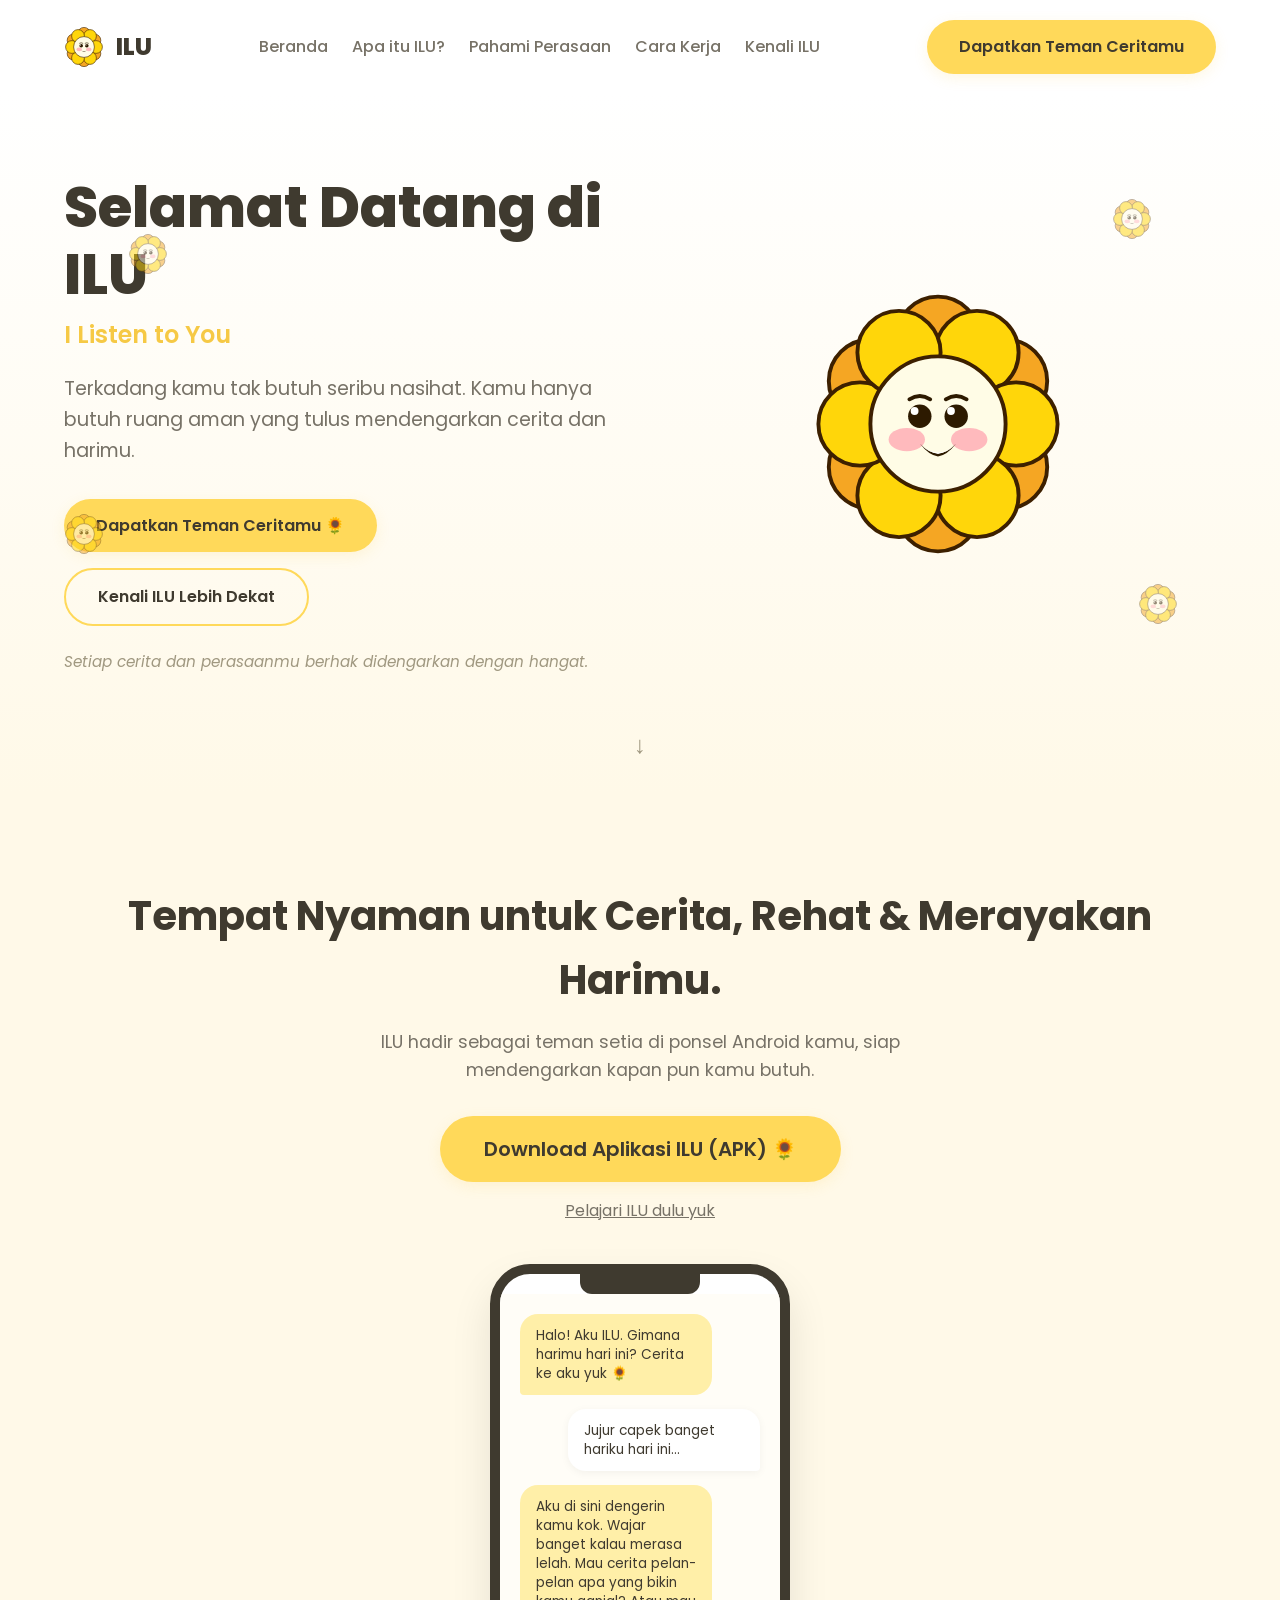
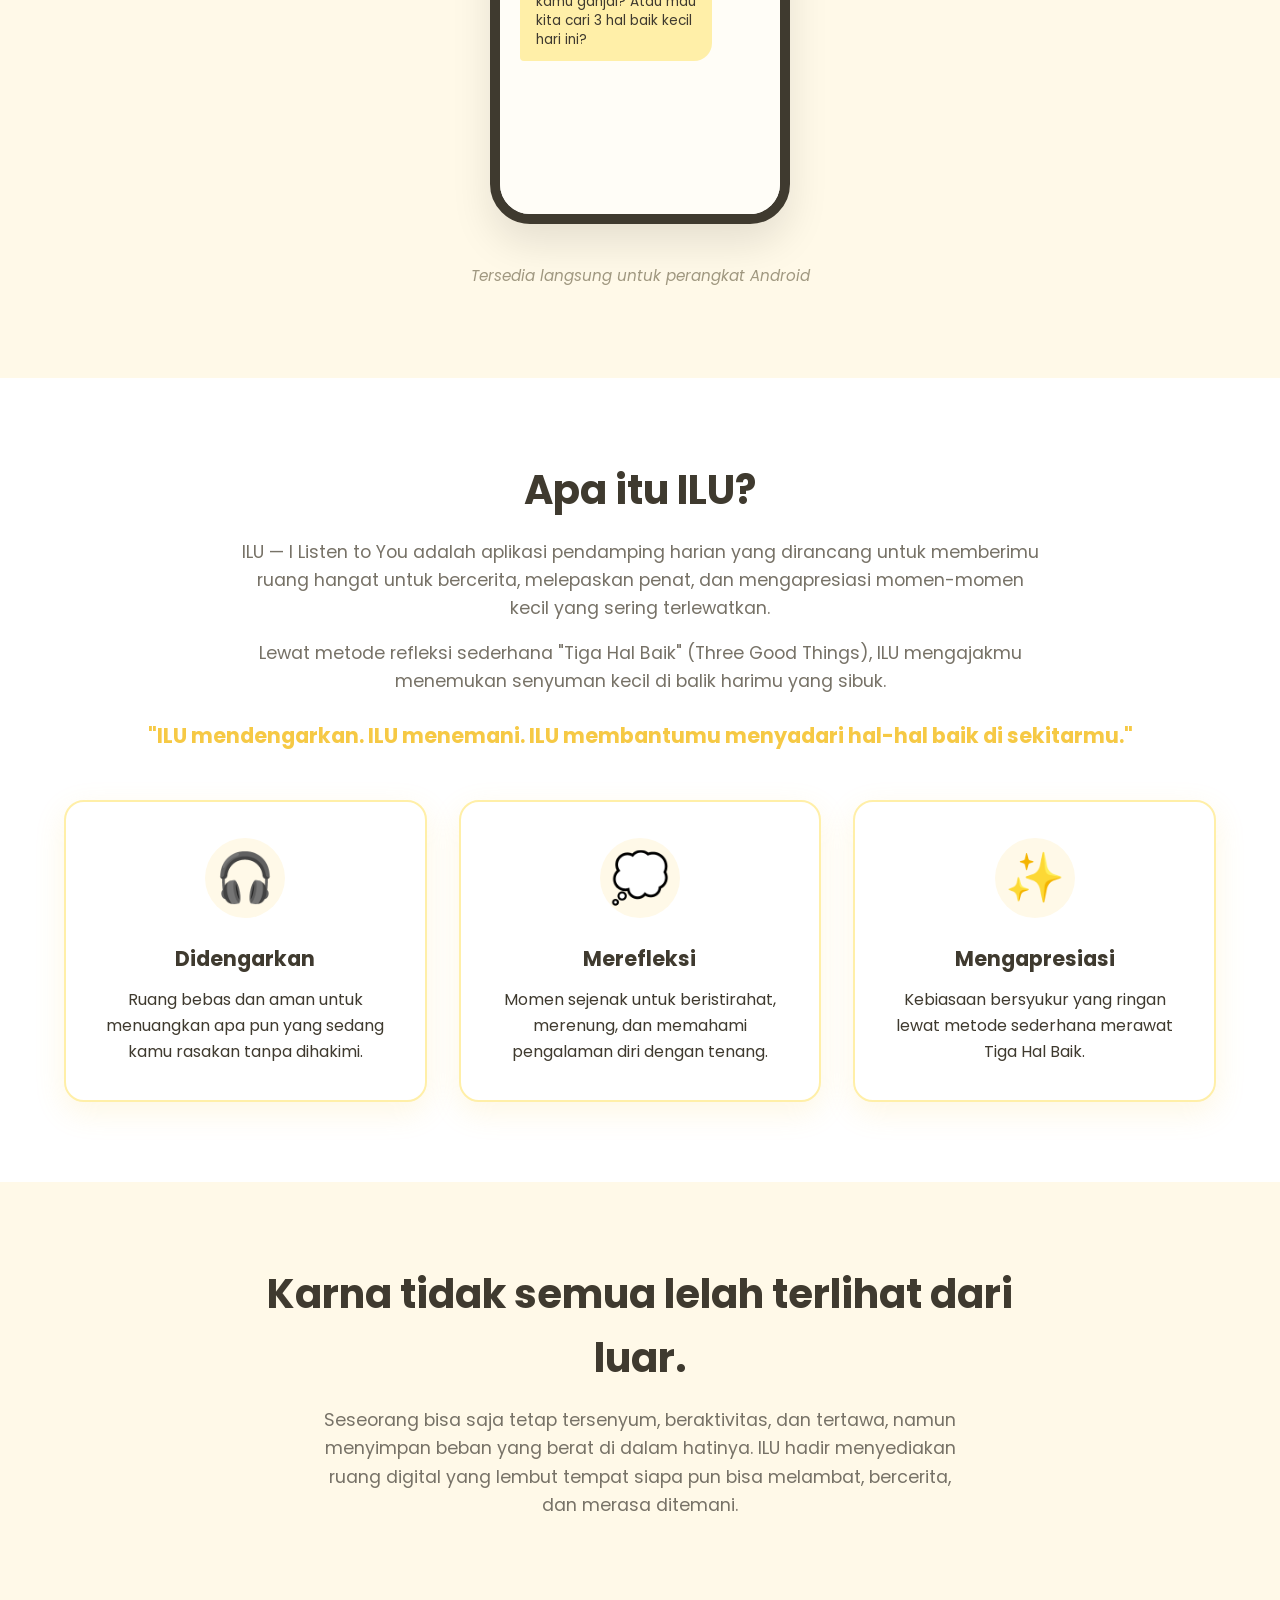
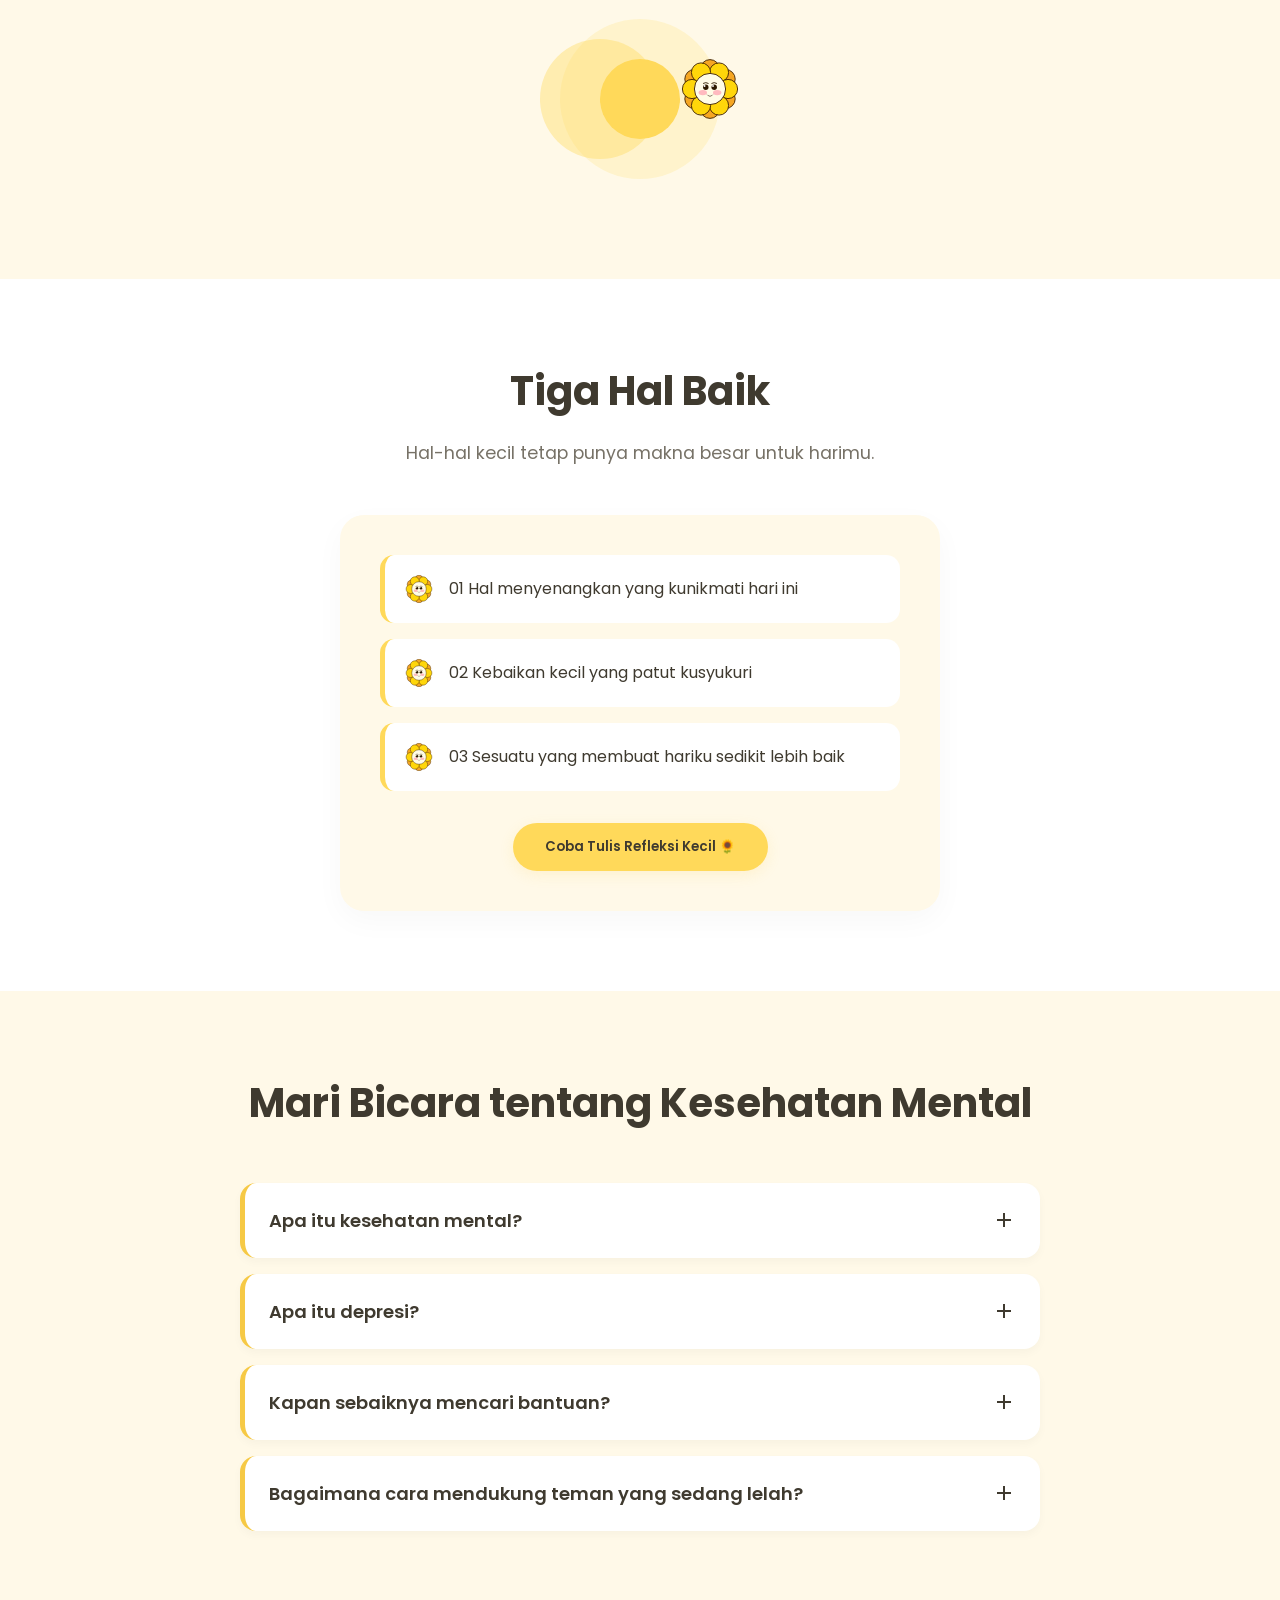
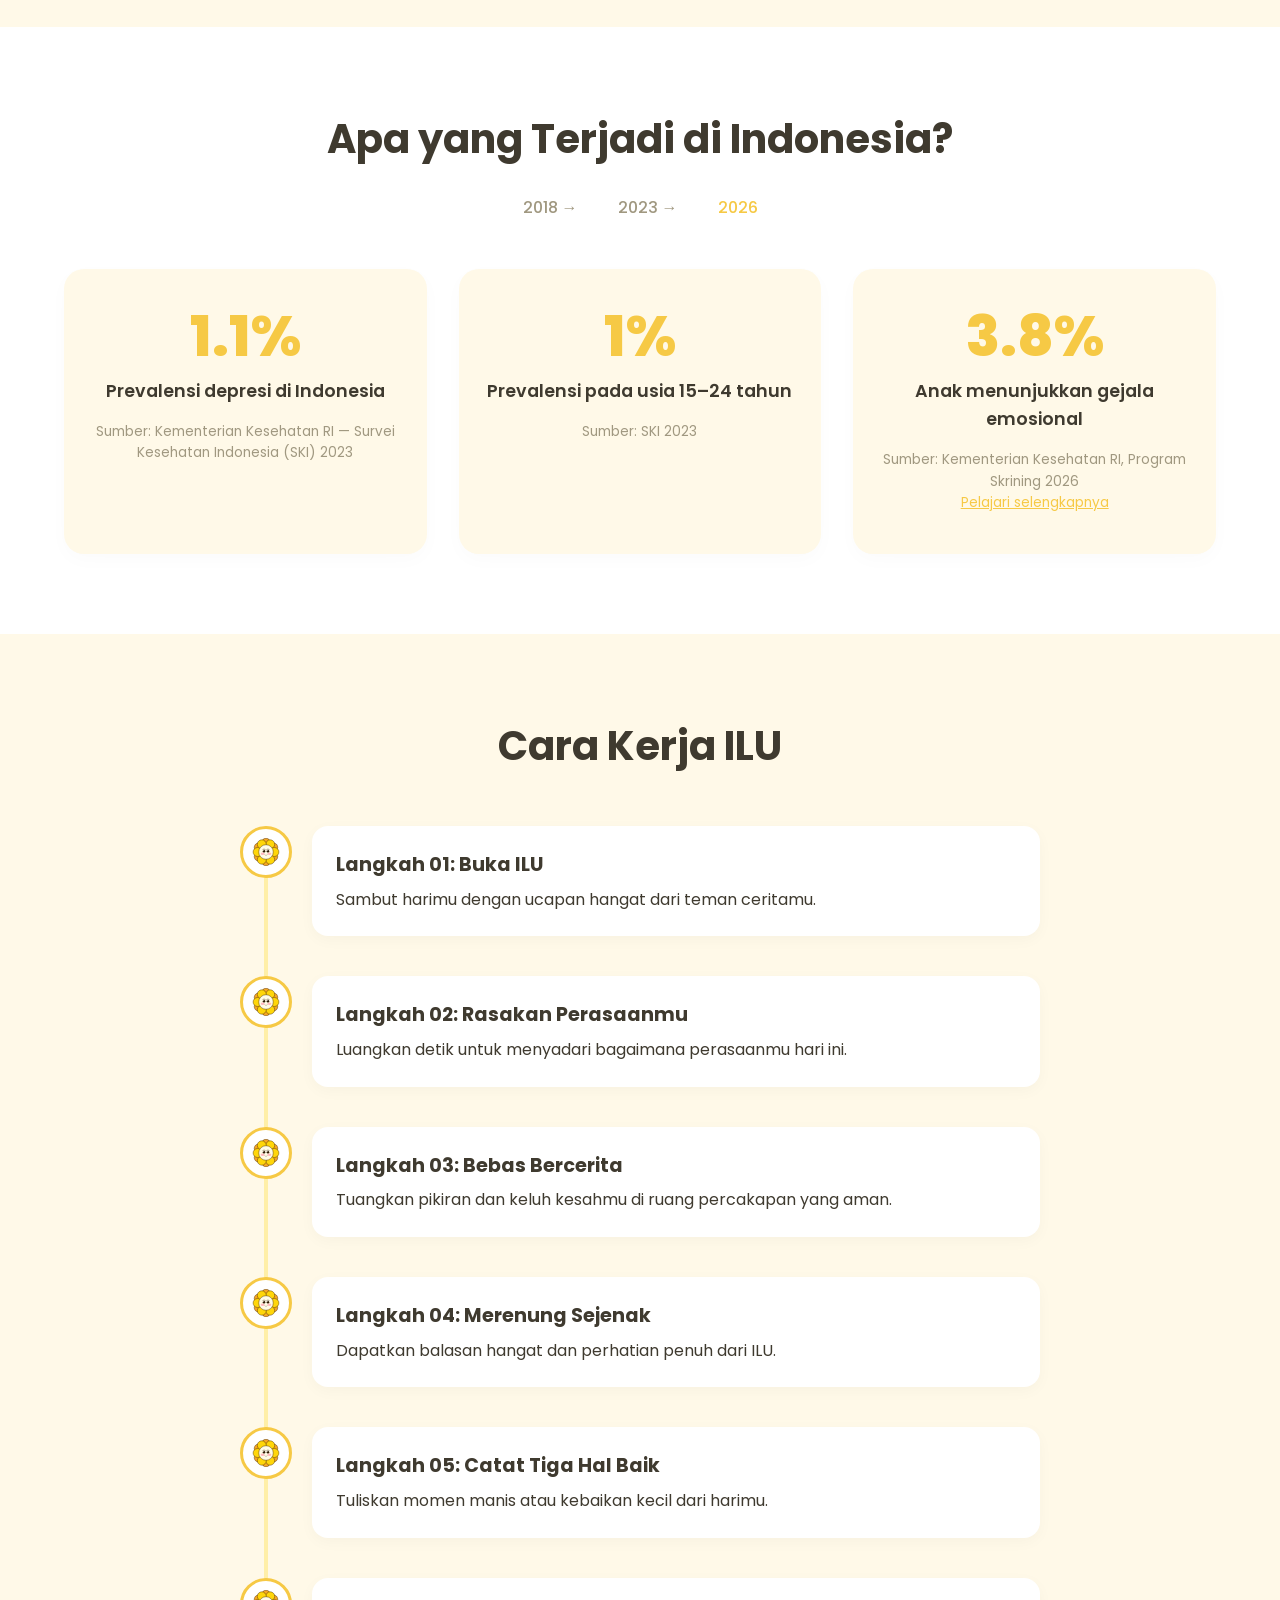
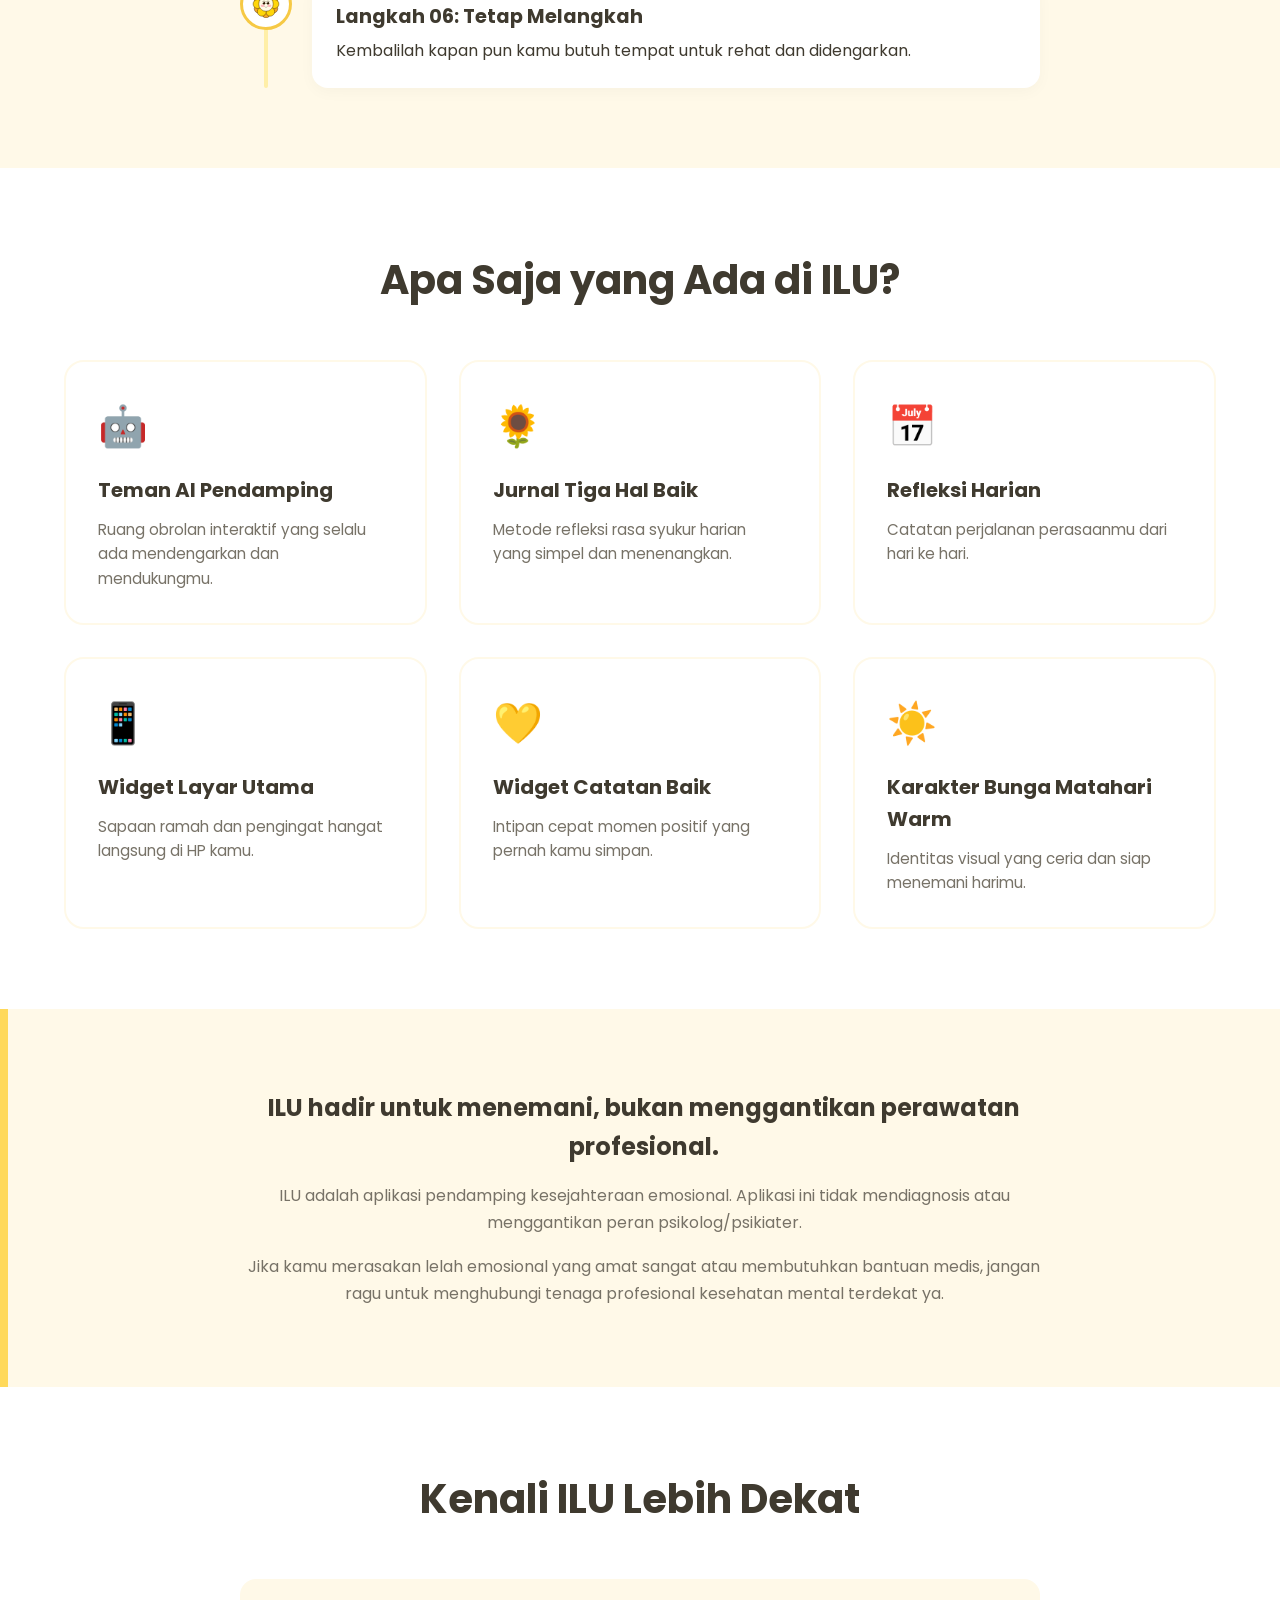
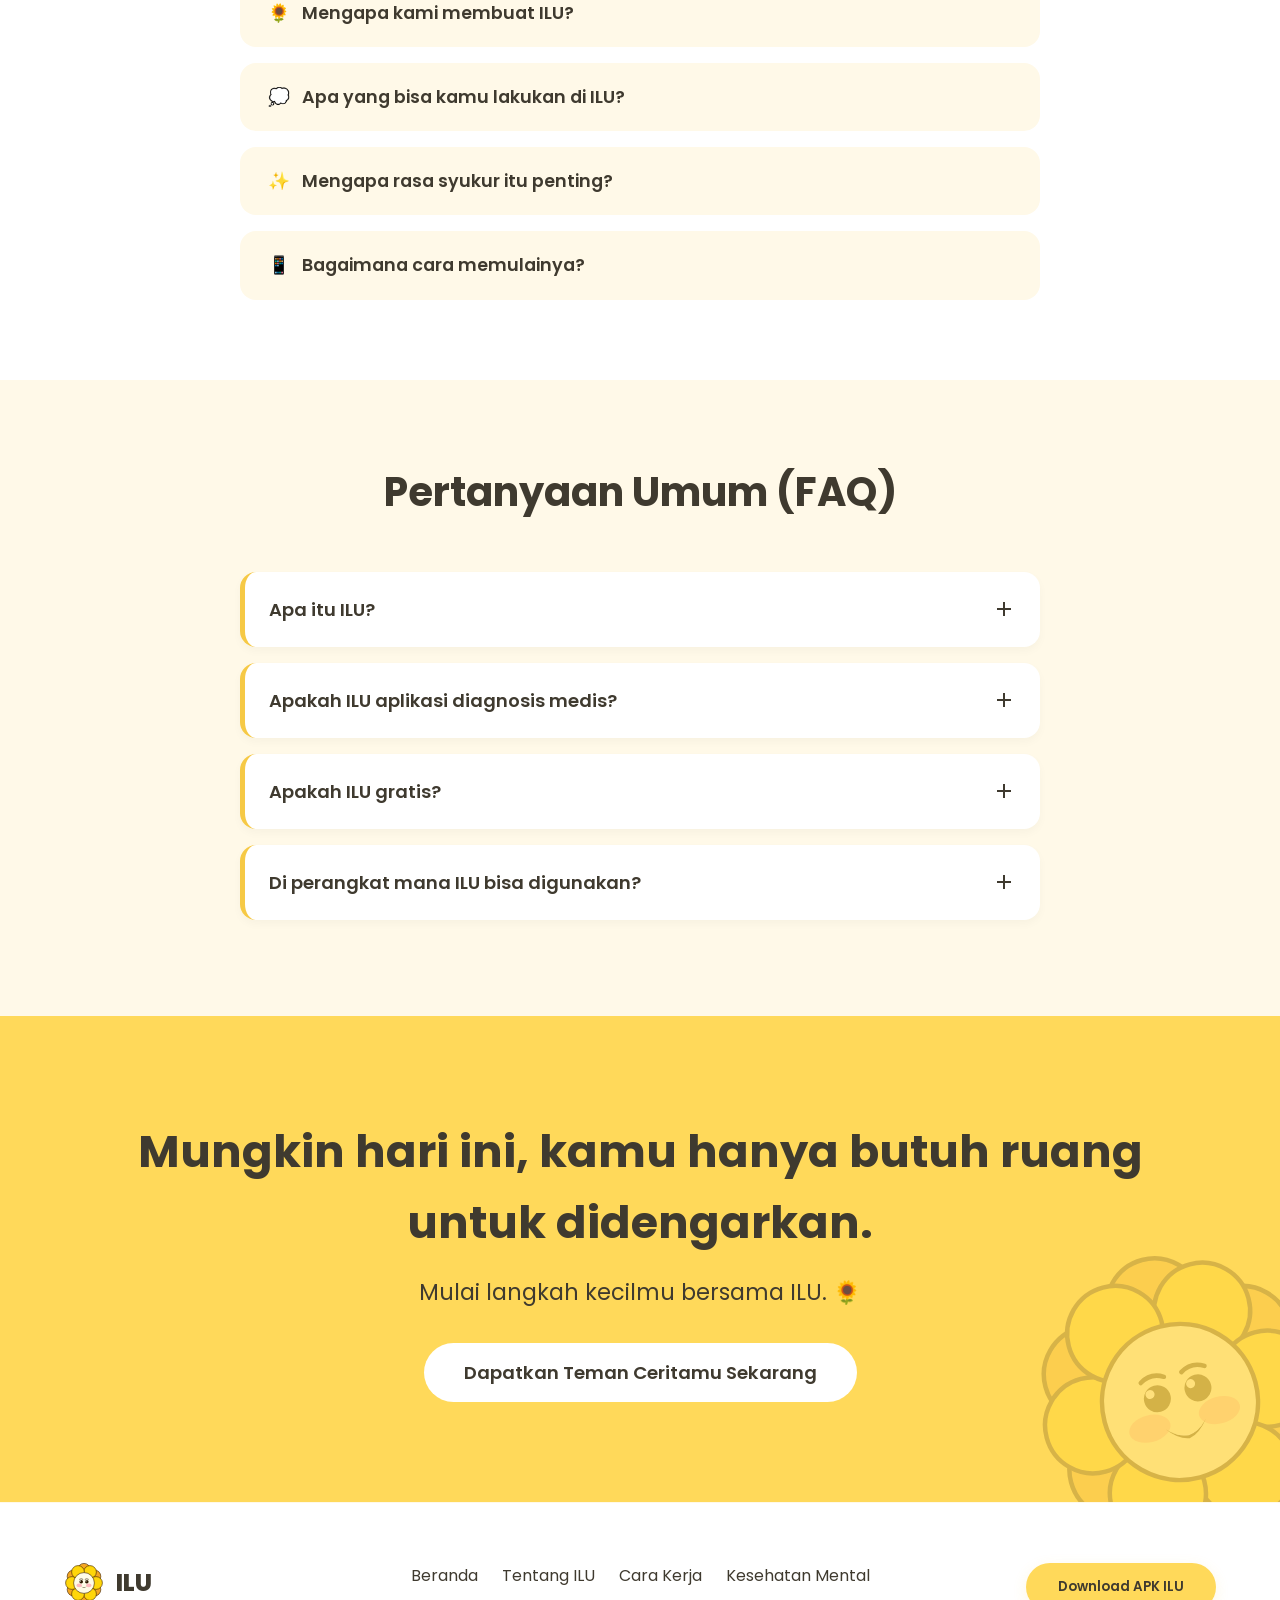
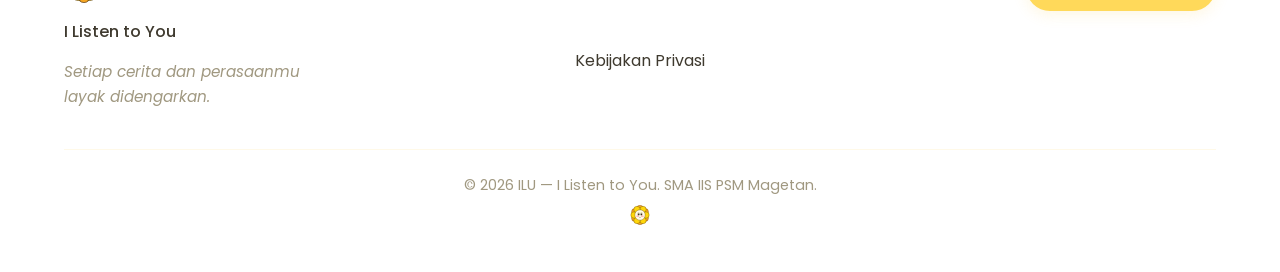
==== commit 550796ee: "Update web landing page to Indonesian with direct APK download" ====
--- a/web/index.html
+++ b/web/index.html
@@ -1,14 +1,14 @@
 <!DOCTYPE html>
-<html lang="en">
+<html lang="id">
 <head>
     <meta charset="UTF-8">
     <meta name="viewport" content="width=device-width, initial-scale=1.0">
     <meta name="google-site-verification" content="googleefeaaa1e9da4fd5a" />
-    <title>ILU — I Listen to You | A Gentle Space to Listen, Reflect & Appreciate</title>
-    <meta name="description" content="Meet ILU — I Listen to You, a digital wellbeing companion designed to help you pause, reflect, and practice gratitude through Three Good Things.">
-    <meta name="keywords" content="ILU, I Listen to You, mental health app, gratitude app, three good things, aplikasi kesehatan mental, aplikasi gratitude">
+    <title>ILU — I Listen to You | Teman Cerita & Pendamping Harimu</title>
+    <meta name="description" content="ILU — I Listen to You adalah aplikasi pendamping harian tempat kamu bisa bebas bercerita, didengarkan tanpa dihakimi, dan menemukan hal-hal baik setiap hari.">
+    <meta name="keywords" content="ILU, I Listen to You, teman cerita, tempat cerita, aplikasi curhat, tiga hal baik, kesehatan mental, gratitude app">
     <meta property="og:title" content="ILU — I Listen to You">
-    <meta property="og:description" content="A digital wellbeing companion designed to help you pause, reflect, and appreciate the little things.">
+    <meta property="og:description" content="Tempat aman untuk bercerita, didengarkan dengan hangat, dan merayakan momen-momen kecil harimu.">
     <meta property="og:type" content="website">
 
     <link rel="preconnect" href="https://fonts.googleapis.com">
@@ -74,7 +74,7 @@
         /* Reusable Components */
         .btn {
             display: inline-block;
-            padding: 12px 28px;
+            padding: 14px 32px;
             border-radius: 50px;
             font-weight: 600;
             transition: var(--transition);
@@ -117,7 +117,7 @@
         .section-subtitle {
             font-size: 1.1rem;
             color: var(--text-secondary);
-            max-width: 600px;
+            max-width: 650px;
             margin: 0 auto;
         }
 
@@ -248,24 +248,18 @@
 
         .close-menu {
             position: absolute;
-            top: 30px;
-            right: 30px;
+            top: 24px;
+            right: 24px;
+            font-size: 2rem;
             background: none;
             border: none;
-            font-size: 2rem;
-            cursor: pointer;
-            color: var(--text-dark);
         }
 
         /* Section 2: Hero */
         .hero {
-            background: linear-gradient(135deg, var(--white) 0%, var(--cream) 100%);
-            min-height: calc(100vh - 80px);
-            display: flex;
-            align-items: center;
+            background: linear-gradient(180deg, var(--white) 0%, var(--cream) 100%);
+            padding: 80px 0 120px;
             position: relative;
-            overflow: hidden;
-            padding-top: 40px;
         }
 
         .hero-container {
@@ -273,8 +267,6 @@
             align-items: center;
             justify-content: space-between;
             gap: 40px;
-            position: relative;
-            z-index: 2;
         }
 
         .hero-content {
@@ -283,22 +275,22 @@
         }
 
         .hero-title {
-            font-size: 4rem;
+            font-size: 3.5rem;
             font-weight: 800;
-            line-height: 1.1;
-            margin-bottom: 16px;
+            line-height: 1.2;
             color: var(--text-dark);
+            margin-bottom: 8px;
         }
 
         .hero-subtitle {
             font-size: 1.5rem;
             font-weight: 600;
             color: var(--sunflower);
-            margin-bottom: 24px;
+            margin-bottom: 20px;
         }
 
         .hero-desc {
-            font-size: 1.125rem;
+            font-size: 1.2rem;
             color: var(--text-secondary);
             margin-bottom: 32px;
         }
@@ -311,7 +303,7 @@
         }
 
         .hero-note {
-            font-size: 0.9rem;
+            font-size: 0.95rem;
             color: var(--text-light);
             font-style: italic;
         }
@@ -324,8 +316,8 @@
         }
 
         .hero-mascot {
-            width: 250px;
-            height: 250px;
+            width: 260px;
+            height: 260px;
         }
 
         .floating-deco {
@@ -333,118 +325,126 @@
             width: 40px;
             height: 40px;
             opacity: 0.5;
-            animation: float 4s ease-in-out infinite alternate;
-        }
-        .deco-1 { top: 20%; left: 5%; animation-delay: 0s; }
-        .deco-2 { top: 15%; right: 10%; width: 30px; height: 30px; animation-delay: 1s; }
-        .deco-3 { bottom: 20%; left: 45%; width: 25px; height: 25px; animation-delay: 2s; }
-        .deco-4 { bottom: 15%; right: 5%; animation-delay: 1.5s; }
+            pointer-events: none;
+        }
+
+        .deco-1 { top: 20%; left: 10%; animation: float 4s ease-in-out infinite; }
+        .deco-2 { top: 60%; left: 5%; animation: float 5s ease-in-out infinite 1s; }
+        .deco-3 { top: 15%; right: 10%; animation: float 4.5s ease-in-out infinite 0.5s; }
+        .deco-4 { top: 70%; right: 8%; animation: float 3.5s ease-in-out infinite 1.5s; }
 
         .scroll-indicator {
             position: absolute;
-            bottom: 40px;
+            bottom: 30px;
             left: 50%;
             transform: translateX(-50%);
-            animation: float 2s ease-in-out infinite;
+            font-size: 1.5rem;
             color: var(--text-light);
-            font-size: 24px;
-        }
-
-        /* Section 3: Download */
+            animation: bounce 2s infinite;
+        }
+
+        @keyframes bounce {
+            0%, 20%, 50%, 80%, 100% { transform: translateY(0) translateX(-50%); }
+            40% { transform: translateY(-10px) translateX(-50%); }
+            60% { transform: translateY(-5px) translateX(-50%); }
+        }
+
+        /* Section 3: Download Section */
         .download-section {
             background-color: var(--cream);
             text-align: center;
+            padding: 90px 0;
         }
 
         .phone-mockup {
-            width: 280px;
+            width: 300px;
             height: 560px;
-            border: 12px solid var(--text-dark);
+            background-color: var(--white);
+            border: 10px solid var(--text-dark);
             border-radius: 40px;
             margin: 40px auto;
-            background-color: var(--white);
             position: relative;
+            box-shadow: 0 20px 40px rgba(0,0,0,0.1);
             overflow: hidden;
-            box-shadow: 0 20px 40px rgba(0,0,0,0.1);
+            display: flex;
+            flex-direction: column;
         }
 
         .phone-notch {
-            position: absolute;
-            top: 0;
-            left: 50%;
-            transform: translateX(-50%);
             width: 120px;
-            height: 24px;
+            height: 20px;
             background-color: var(--text-dark);
             border-bottom-left-radius: 12px;
             border-bottom-right-radius: 12px;
-            z-index: 10;
+            margin: 0 auto;
         }
 
         .chat-ui {
-            padding: 50px 20px 20px;
+            padding: 20px;
             display: flex;
             flex-direction: column;
-            gap: 16px;
+            gap: 14px;
+            flex: 1;
+            background-color: #FFFDF7;
+            text-align: left;
+            font-size: 0.85rem;
         }
 
         .chat-bubble {
+            max-width: 80%;
             padding: 12px 16px;
-            border-radius: 16px;
-            font-size: 0.9rem;
-            max-width: 85%;
+            border-radius: 18px;
+            line-height: 1.4;
         }
 
         .chat-bubble.ilu {
             background-color: var(--soft-yellow);
+            color: var(--text-dark);
             align-self: flex-start;
             border-bottom-left-radius: 4px;
         }
 
         .chat-bubble.user {
-            background-color: #f0f0f0;
+            background-color: var(--white);
+            color: var(--text-dark);
             align-self: flex-end;
             border-bottom-right-radius: 4px;
-        }
-
-        /* Section 4: What is ILU */
+            box-shadow: 0 2px 8px rgba(0,0,0,0.05);
+        }
+
+        /* Section 4: What is ILU? */
         .what-is-ilu {
             background-color: var(--white);
         }
 
         .highlight-phrase {
-            font-size: 1.25rem;
-            font-weight: 600;
+            font-size: 1.3rem;
+            font-weight: 700;
             color: var(--sunflower);
-            text-align: center;
-            margin: 40px 0;
-            font-style: italic;
+            margin-top: 24px;
+            display: block;
         }
 
         .cards-grid {
             display: grid;
-            grid-template-columns: repeat(auto-fit, minmax(300px, 1fr));
-            gap: 24px;
-            margin-top: 40px;
+            grid-template-columns: repeat(3, 1fr);
+            gap: 32px;
+            margin-top: 48px;
         }
 
         .info-card {
             background-color: var(--white);
             border: 2px solid var(--soft-yellow);
-            border-radius: 24px;
-            padding: 32px;
+            border-radius: 20px;
+            padding: 36px 28px;
+            text-align: center;
+            box-shadow: 0 10px 30px var(--shadow);
             transition: var(--transition);
-            box-shadow: 0 10px 30px var(--shadow);
-            display: flex;
-            flex-direction: column;
-            align-items: center;
-            text-align: center;
         }
 
         .info-card:hover {
-            transform: translateY(-8px);
-            box-shadow: 0 15px 40px var(--shadow-hover);
-            border-color: var(--sunflower);
+            transform: translateY(-6px);
+            box-shadow: 0 15px 35px var(--shadow-hover);
         }
 
         .info-card-icon {
@@ -457,11 +457,14 @@
             height: 80px;
             background-color: var(--cream);
             border-radius: 50%;
+            margin-left: auto;
+            margin-right: auto;
         }
 
         .info-card h3 {
-            font-size: 1.25rem;
+            font-size: 1.3rem;
             margin-bottom: 12px;
+            color: var(--text-dark);
         }
 
         /* Section 5: Why ILU Exists */
@@ -471,7 +474,7 @@
         }
 
         .why-content {
-            max-width: 700px;
+            max-width: 750px;
             margin: 0 auto;
         }
 
@@ -479,11 +482,6 @@
             margin-top: 40px;
             display: flex;
             justify-content: center;
-        }
-
-        .abstract-illustration svg {
-            width: 100%;
-            max-width: 400px;
         }
 
         /* Section 6: Three Good Things */
@@ -503,9 +501,9 @@
         .tgt-card {
             background-color: var(--white);
             padding: 20px;
-            border-radius: 12px;
+            border-radius: 14px;
             margin-bottom: 16px;
-            border-left: 4px solid var(--warm-yellow);
+            border-left: 5px solid var(--warm-yellow);
             display: flex;
             align-items: center;
             gap: 16px;
@@ -513,7 +511,7 @@
         }
 
         .tgt-card:hover {
-            transform: translateX(4px);
+            transform: translateX(6px);
         }
 
         .tgt-card:hover .tgt-icon {
@@ -521,8 +519,8 @@
         }
 
         .tgt-icon {
-            width: 24px;
-            height: 24px;
+            width: 28px;
+            height: 28px;
             transition: transform 0.3s ease;
         }
 
@@ -575,7 +573,7 @@
             margin-bottom: 16px;
             overflow: hidden;
             box-shadow: 0 4px 10px rgba(0,0,0,0.03);
-            border-left: 4px solid var(--sunflower);
+            border-left: 5px solid var(--sunflower);
         }
 
         .accordion-header {
@@ -616,37 +614,39 @@
         /* Section 8: Stats */
         .stats {
             background-color: var(--white);
-            background-image: radial-gradient(var(--cream) 2px, transparent 2px);
-            background-size: 30px 30px;
         }
 
         .stats-grid {
             display: grid;
-            grid-template-columns: repeat(auto-fit, minmax(300px, 1fr));
+            grid-template-columns: repeat(3, 1fr);
             gap: 32px;
+            margin-top: 40px;
         }
 
         .stat-card {
-            background-color: var(--white);
-            padding: 40px 32px;
-            border-radius: 24px;
+            background-color: var(--cream);
+            border-radius: 20px;
+            padding: 40px 24px;
             text-align: center;
-            box-shadow: 0 10px 40px rgba(0,0,0,0.05);
-            border: 1px solid var(--cream);
-            position: relative;
+            box-shadow: 0 6px 20px rgba(0,0,0,0.02);
+            transition: var(--transition);
+        }
+
+        .stat-card:hover {
+            transform: translateY(-4px);
         }
 
         .stat-number {
-            font-size: 4rem;
+            font-size: 3.5rem;
             font-weight: 800;
             color: var(--sunflower);
-            margin-bottom: 16px;
+            margin-bottom: 12px;
             line-height: 1;
         }
 
         .stat-desc {
-            font-size: 1.125rem;
-            font-weight: 500;
+            font-size: 1.1rem;
+            font-weight: 600;
             margin-bottom: 16px;
         }
 
@@ -655,7 +655,7 @@
             color: var(--text-light);
         }
 
-        /* Section 9: How it Works */
+        /* Section 9: How It Works */
         .how-it-works {
             background-color: var(--cream);
         }
@@ -670,15 +670,16 @@
             content: '';
             position: absolute;
             top: 0;
-            bottom: 0;
             left: 24px;
-            width: 2px;
+            height: 100%;
+            width: 4px;
             background-color: var(--soft-yellow);
+            border-radius: 2px;
         }
 
         .timeline-item {
             position: relative;
-            padding-left: 64px;
+            padding-left: 72px;
             margin-bottom: 40px;
         }
 
@@ -690,26 +691,33 @@
             position: absolute;
             left: 0;
             top: 0;
-            width: 48px;
-            height: 48px;
+            width: 52px;
+            height: 52px;
             background-color: var(--white);
-            border: 2px solid var(--sunflower);
+            border: 3px solid var(--sunflower);
             border-radius: 50%;
             display: flex;
+            align-items: center;
             justify-content: center;
-            align-items: center;
-            z-index: 2;
+            z-index: 1;
         }
 
         .timeline-icon svg {
-            width: 24px;
-            height: 24px;
+            width: 28px;
+            height: 28px;
+        }
+
+        .timeline-content {
+            background-color: var(--white);
+            padding: 24px;
+            border-radius: 16px;
+            box-shadow: 0 4px 15px rgba(0,0,0,0.03);
         }
 
         .timeline-content h4 {
-            font-size: 1.25rem;
-            margin-bottom: 8px;
+            font-size: 1.2rem;
             color: var(--text-dark);
+            margin-bottom: 6px;
         }
 
         /* Section 10: Features */
@@ -719,8 +727,8 @@
 
         .feature-grid {
             display: grid;
-            grid-template-columns: repeat(auto-fit, minmax(300px, 1fr));
-            gap: 24px;
+            grid-template-columns: repeat(3, 1fr);
+            gap: 32px;
         }
 
         .feature-card {
@@ -732,9 +740,9 @@
         }
 
         .feature-card:hover {
-            transform: scale(1.02);
-            box-shadow: 0 15px 30px var(--shadow);
-            border-color: var(--sunflower);
+            transform: translateY(-6px);
+            border-color: var(--warm-yellow);
+            box-shadow: 0 10px 25px var(--shadow-hover);
         }
 
         .feature-icon {
@@ -742,16 +750,26 @@
             margin-bottom: 16px;
         }
 
+        .feature-card h3 {
+            font-size: 1.25rem;
+            margin-bottom: 12px;
+        }
+
+        .feature-card p {
+            color: var(--text-secondary);
+            font-size: 0.95rem;
+        }
+
         /* Section 11: Safety Notice */
         .safety-notice {
-            background-color: #FFFDF8;
-            padding: 60px 0;
-            border-left: 8px solid var(--sunflower);
+            background-color: var(--cream);
+            border-left: 8px solid var(--warm-yellow);
         }
 
         .safety-content {
             max-width: 800px;
             margin: 0 auto;
+            text-align: center;
         }
 
         .safety-content h3 {
@@ -760,23 +778,29 @@
             color: var(--text-dark);
         }
 
-        /* Section 12: Journey / Resources */
+        .safety-content p {
+            color: var(--text-secondary);
+            font-size: 1rem;
+            line-height: 1.7;
+        }
+
+        /* Section 12: Journey (Resources) */
         .journey {
             background-color: var(--white);
         }
 
         .journey-flow {
+            max-width: 800px;
+            margin: 0 auto;
             display: flex;
             flex-direction: column;
             gap: 16px;
-            max-width: 800px;
-            margin: 0 auto;
         }
 
         .journey-item {
             background-color: var(--cream);
-            border-radius: 12px;
-            padding: 24px;
+            padding: 20px 28px;
+            border-radius: 16px;
             cursor: pointer;
             transition: var(--transition);
         }
@@ -787,7 +811,7 @@
 
         .journey-header {
             font-weight: 600;
-            font-size: 1.125rem;
+            font-size: 1.1rem;
             display: flex;
             align-items: center;
             gap: 12px;
@@ -796,7 +820,7 @@
         .journey-desc {
             max-height: 0;
             overflow: hidden;
-            transition: max-height 0.3s ease-out, margin 0.3s;
+            transition: max-height 0.3s ease-out, margin-top 0.3s ease-out;
             color: var(--text-secondary);
         }
 
@@ -819,14 +843,15 @@
         }
 
         .final-cta h2 {
-            font-size: 3rem;
+            font-size: 2.8rem;
             margin-bottom: 16px;
+            color: var(--text-dark);
         }
 
         .final-cta .btn {
             background-color: var(--white);
             color: var(--text-dark);
-            font-size: 1.125rem;
+            font-size: 1.15rem;
             padding: 16px 40px;
         }
 
@@ -888,10 +913,49 @@
             font-size: 0.9rem;
         }
 
+        /* Modal Download Direct */
+        .modal-overlay {
+            position: fixed;
+            top: 0;
+            left: 0;
+            width: 100%;
+            height: 100%;
+            background: rgba(0,0,0,0.5);
+            z-index: 2000;
+            display: none;
+            justify-content: center;
+            align-items: center;
+            padding: 20px;
+        }
+
+        .modal-card {
+            background: var(--white);
+            padding: 40px;
+            border-radius: 24px;
+            max-width: 480px;
+            width: 100%;
+            text-align: center;
+            box-shadow: 0 20px 50px rgba(0,0,0,0.2);
+            position: relative;
+            animation: fadeIn 0.3s ease-out;
+        }
+
+        .modal-close {
+            position: absolute;
+            top: 16px;
+            right: 20px;
+            font-size: 1.8rem;
+            background: none;
+            border: none;
+            cursor: pointer;
+            color: var(--text-secondary);
+        }
+
         /* Responsive Breakpoints */
         @media (max-width: 1024px) {
             .hero-title { font-size: 3rem; }
-            .hero-mascot { width: 200px; height: 200px; }
+            .hero-mascot { width: 220px; height: 220px; }
+            .cards-grid, .stats-grid, .feature-grid { grid-template-columns: repeat(2, 1fr); }
             .footer-grid { grid-template-columns: 1fr 1fr; text-align: center; }
             .footer-nav { justify-content: flex-start; }
             .footer-right { text-align: left; }
@@ -904,12 +968,13 @@
             
             .hero-container { flex-direction: column-reverse; text-align: center; }
             .hero-actions { justify-content: center; }
-            .hero-title { font-size: 2.5rem; }
+            .hero-title { font-size: 2.4rem; }
+            .cards-grid, .stats-grid, .feature-grid { grid-template-columns: 1fr; }
             
             .timeline::before { left: 16px; }
             .timeline-item { padding-left: 48px; }
-            .timeline-icon { width: 32px; height: 32px; }
-            .timeline-icon svg { width: 16px; height: 16px; }
+            .timeline-icon { width: 36px; height: 36px; }
+            .timeline-icon svg { width: 20px; height: 20px; }
             
             .footer-grid { grid-template-columns: 1fr; }
             .footer-nav { justify-content: center; }
@@ -922,7 +987,6 @@
 
     <!-- SVG Sprites -->
     <svg style="display: none;">
-        <!-- Sunflower Mascot - exact ILU mascot design -->
         <symbol id="sunflower-mascot" viewBox="0 0 200 200">
             <g class="mascot-group">
                 <!-- Orange petals (back layer) -->
@@ -944,7 +1008,7 @@
                 <!-- Pink cheeks -->
                 <ellipse cx="76"  cy="112" rx="14" ry="9" fill="#FFB3BA" opacity="0.9"/>
                 <ellipse cx="124" cy="112" rx="14" ry="9" fill="#FFB3BA" opacity="0.9"/>
-                <!-- Eyes (large round dots with white highlights) -->
+                <!-- Eyes -->
                 <circle cx="86"  cy="94" r="9" fill="#2D1A00"/>
                 <circle cx="114" cy="94" r="9" fill="#2D1A00"/>
                 <circle cx="82"  cy="90" r="3" fill="white"/>
@@ -952,7 +1016,7 @@
                 <!-- Eyebrows -->
                 <path d="M78,81 Q86,76 94,81"   fill="none" stroke="#2D1A00" stroke-width="3" stroke-linecap="round"/>
                 <path d="M106,81 Q114,76 122,81" fill="none" stroke="#2D1A00" stroke-width="3" stroke-linecap="round"/>
-                <!-- Open happy mouth with teeth -->
+                <!-- Open happy mouth -->
                 <path d="M86,115 Q100,130 114,115 Q107,124 100,125 Q93,124 86,115Z" fill="#2D1A00"/>
                 <path d="M88,117 Q100,127 112,117 Q107,122 100,123 Q93,122 88,117Z" fill="white"/>
             </g>
@@ -963,7 +1027,7 @@
         </symbol>
     </svg>
 
-    <!-- SECTION 1: STICKY NAVIGATION -->
+    <!-- SECTION 1: NAVIGATION -->
     <nav class="navbar" id="navbar">
         <div class="container nav-container">
             <a href="#" class="nav-logo">
@@ -971,14 +1035,14 @@
                 ILU
             </a>
             <ul class="nav-links">
-                <li><a href="#">Home</a></li>
-                <li><a href="#what-is-ilu">What is ILU?</a></li>
-                <li><a href="#understand">Understand</a></li>
-                <li><a href="#how-it-works">How It Works</a></li>
-                <li><a href="#resources">Resources</a></li>
+                <li><a href="#">Beranda</a></li>
+                <li><a href="#what-is-ilu">Apa itu ILU?</a></li>
+                <li><a href="#understand">Pahami Perasaan</a></li>
+                <li><a href="#how-it-works">Cara Kerja</a></li>
+                <li><a href="#resources">Kenali ILU</a></li>
             </ul>
             <div class="nav-right">
-                <a href="#download" class="btn btn-primary">Download ILU</a>
+                <a href="#download" class="btn btn-primary">Dapatkan Teman Ceritamu</a>
                 <button class="hamburger" id="hamburger-btn">
                     <span></span>
                     <span></span>
@@ -991,63 +1055,63 @@
     <!-- Mobile Menu -->
     <div class="mobile-menu" id="mobile-menu">
         <button class="close-menu" id="close-menu">&times;</button>
-        <a href="#" class="mobile-link">Home</a>
-        <a href="#what-is-ilu" class="mobile-link">What is ILU?</a>
-        <a href="#understand" class="mobile-link">Understand</a>
-        <a href="#how-it-works" class="mobile-link">How It Works</a>
-        <a href="#resources" class="mobile-link">Resources</a>
-        <a href="#download" class="btn btn-primary mobile-link" style="margin-top: 20px;">Download ILU</a>
+        <a href="#" class="mobile-link">Beranda</a>
+        <a href="#what-is-ilu" class="mobile-link">Apa itu ILU?</a>
+        <a href="#understand" class="mobile-link">Pahami Perasaan</a>
+        <a href="#how-it-works" class="mobile-link">Cara Kerja</a>
+        <a href="#resources" class="mobile-link">Kenali ILU</a>
+        <a href="#download" class="btn btn-primary mobile-link" style="margin-top: 20px;">Dapatkan Teman Ceritamu</a>
     </div>
 
     <!-- SECTION 2: HERO -->
     <section class="hero">
         <div class="container hero-container">
             <div class="hero-content animate-on-scroll">
-                <h1 class="hero-title">Welcome to ILU</h1>
+                <h1 class="hero-title">Selamat Datang di ILU</h1>
                 <h2 class="hero-subtitle">I Listen to You</h2>
-                <p class="hero-desc">Sometimes, you don't need all the answers. You just need a space that listens.</p>
+                <p class="hero-desc">Terkadang kamu tak butuh seribu nasihat. Kamu hanya butuh ruang aman yang tulus mendengarkan cerita dan harimu.</p>
                 <div class="hero-actions">
-                    <a href="#download" class="btn btn-primary">Get ILU</a>
-                    <a href="#what-is-ilu" class="btn btn-outline">Get to Know ILU</a>
-                </div>
-                <p class="hero-note">Your feelings deserve a place to be heard.</p>
+                    <a href="#download" class="btn btn-primary">Dapatkan Teman Ceritamu 🌻</a>
+                    <a href="#what-is-ilu" class="btn btn-outline">Kenali ILU Lebih Dekat</a>
+                </div>
+                <p class="hero-note">Setiap cerita dan perasaanmu berhak didengarkan dengan hangat.</p>
             </div>
             <div class="hero-visual animate-on-scroll" style="transition-delay: 0.2s">
                 <svg class="hero-mascot mascot-float"><use href="#sunflower-mascot"></use></svg>
             </div>
         </div>
 
-        <!-- Decorative elements -->
+        <!-- Floating Elements -->
         <svg class="floating-deco deco-1"><use href="#sunflower-mascot"></use></svg>
         <svg class="floating-deco deco-2"><use href="#sunflower-mascot"></use></svg>
         <svg class="floating-deco deco-3"><use href="#sunflower-mascot"></use></svg>
         <svg class="floating-deco deco-4"><use href="#sunflower-mascot"></use></svg>
 
-        <div class="scroll-indicator">
-            ↓
-        </div>
+        <div class="scroll-indicator">↓</div>
     </section>
 
     <!-- SECTION 3: DOWNLOAD SECTION -->
     <section id="download" class="download-section">
         <div class="container animate-on-scroll">
-            <h2 class="section-title">Your little space to pause, reflect, and listen.</h2>
-            <p class="section-subtitle" style="margin-bottom: 32px;">ILU is an Android application available on Google Play.</p>
+            <h2 class="section-title">Tempat Nyaman untuk Cerita, Rehat & Merayakan Harimu.</h2>
+            <p class="section-subtitle" style="margin-bottom: 32px;">ILU hadir sebagai teman setia di ponsel Android kamu, siap mendengarkan kapan pun kamu butuh.</p>
             
-            <a href="#" class="btn btn-primary" style="font-size: 1.25rem; padding: 16px 40px; margin-bottom: 16px;">Download ILU</a>
+            <button class="btn btn-primary" id="open-download-modal" style="font-size: 1.25rem; padding: 18px 44px; margin-bottom: 16px;">
+                Download Aplikasi ILU (APK) 🌻
+            </button>
             <br>
-            <a href="#what-is-ilu" style="color: var(--text-secondary); text-decoration: underline;">Explore ILU first</a>
+            <a href="#what-is-ilu" style="color: var(--text-secondary); text-decoration: underline;">Pelajari ILU dulu yuk</a>
             
             <div class="phone-mockup">
                 <div class="phone-notch"></div>
                 <div class="chat-ui">
-                    <div class="chat-bubble ilu">Hello! I'm ILU. How are you feeling today? 🌻</div>
-                    <div class="chat-bubble user">I'm feeling a bit overwhelmed, honestly.</div>
-                    <div class="chat-bubble ilu">I hear you. It's completely okay to feel overwhelmed sometimes. I'm here to listen. Would you like to write down three good things that happened today to help ground yourself?</div>
+                    <div class="chat-bubble ilu">Halo! Aku ILU. Gimana harimu hari ini? Cerita ke aku yuk 🌻</div>
+                    <div class="chat-bubble user">Jujur capek banget hariku hari ini...</div>
+                    <div class="chat-bubble ilu">Aku di sini dengerin kamu kok. Wajar banget kalau merasa lelah. Mau cerita pelan-pelan apa yang bikin kamu ganjal? Atau mau kita cari 3 hal baik kecil hari ini?</div>
                 </div>
             </div>
             
-            <p class="hero-note">Available on Android devices</p>
+            <p class="hero-note">Tersedia langsung untuk perangkat Android</p>
         </div>
     </section>
 
@@ -1055,27 +1119,27 @@
     <section id="what-is-ilu" class="what-is-ilu">
         <div class="container">
             <div class="section-header animate-on-scroll">
-                <h2 class="section-title">What is ILU?</h2>
-                <p class="section-subtitle" style="max-width: 800px; margin-bottom: 16px;">ILU — I Listen to You is a digital wellbeing companion designed to give you a gentle space to pause, reflect, and appreciate the little things that often go unnoticed.</p>
-                <p class="section-subtitle" style="max-width: 800px;">Through a simple gratitude-based experience, ILU invites users to recognize three good things from their day and reflect on them.</p>
-                <p class="highlight-phrase">"ILU listens. ILU accompanies. ILU helps you notice the little things."</p>
+                <h2 class="section-title">Apa itu ILU?</h2>
+                <p class="section-subtitle" style="max-width: 800px; margin-bottom: 16px;">ILU — I Listen to You adalah aplikasi pendamping harian yang dirancang untuk memberimu ruang hangat untuk bercerita, melepaskan penat, dan mengapresiasi momen-momen kecil yang sering terlewatkan.</p>
+                <p class="section-subtitle" style="max-width: 800px;">Lewat metode refleksi sederhana "Tiga Hal Baik" (Three Good Things), ILU mengajakmu menemukan senyuman kecil di balik harimu yang sibuk.</p>
+                <span class="highlight-phrase">"ILU mendengarkan. ILU menemani. ILU membantumu menyadari hal-hal baik di sekitarmu."</span>
             </div>
 
             <div class="cards-grid">
                 <div class="info-card animate-on-scroll">
                     <div class="info-card-icon">🎧</div>
-                    <h3>Listen</h3>
-                    <p>A space to express what you are feeling.</p>
+                    <h3>Didengarkan</h3>
+                    <p>Ruang bebas dan aman untuk menuangkan apa pun yang sedang kamu rasakan tanpa dihakimi.</p>
                 </div>
                 <div class="info-card animate-on-scroll" style="transition-delay: 0.1s">
                     <div class="info-card-icon">💭</div>
-                    <h3>Reflect</h3>
-                    <p>A moment to pause and understand your experience.</p>
+                    <h3>Merefleksi</h3>
+                    <p>Momen sejenak untuk beristirahat, merenung, dan memahami pengalaman diri dengan tenang.</p>
                 </div>
                 <div class="info-card animate-on-scroll" style="transition-delay: 0.2s">
                     <div class="info-card-icon">✨</div>
-                    <h3>Appreciate</h3>
-                    <p>A simple gratitude practice through Three Good Things.</p>
+                    <h3>Mengapresiasi</h3>
+                    <p>Kebiasaan bersyukur yang ringan lewat metode sederhana merawat Tiga Hal Baik.</p>
                 </div>
             </div>
         </div>
@@ -1085,17 +1149,15 @@
     <section class="why-ilu">
         <div class="container animate-on-scroll">
             <div class="why-content">
-                <h2 class="section-title">Because not every struggle is visible.</h2>
-                <p class="section-subtitle">Someone can smile, study, talk, laugh, and still be carrying something difficult inside. ILU was created to provide a gentle digital space where users can slow down, reflect, and practice gratitude.</p>
+                <h2 class="section-title">Karna tidak semua lelah terlihat dari luar.</h2>
+                <p class="section-subtitle">Seseorang bisa saja tetap tersenyum, beraktivitas, dan tertawa, namun menyimpan beban yang berat di dalam hatinya. ILU hadir menyediakan ruang digital yang lembut tempat siapa pun bisa melambat, bercerita, dan merasa ditemani.</p>
             </div>
             
             <div class="abstract-illustration">
-                <!-- Simple SVG abstract illustration representing support -->
                 <svg viewBox="0 0 200 100" style="width: 100%; max-width: 400px; margin: 40px auto 0;">
                     <circle cx="100" cy="50" r="40" fill="var(--warm-yellow)" opacity="0.2"/>
                     <circle cx="80" cy="50" r="30" fill="var(--warm-yellow)" opacity="0.4"/>
                     <circle cx="100" cy="50" r="20" fill="var(--warm-yellow)"/>
-                    <!-- Small mascot nearby -->
                     <use href="#sunflower-mascot" x="120" y="30" width="30" height="30" />
                 </svg>
             </div>
@@ -1106,40 +1168,40 @@
     <section id="three-good-things" class="three-good-things">
         <div class="container">
             <div class="section-header animate-on-scroll">
-                <h2 class="section-title">Three Good Things</h2>
-                <p class="section-subtitle">Small moments can still matter.</p>
+                <h2 class="section-title">Tiga Hal Baik</h2>
+                <p class="section-subtitle">Hal-hal kecil tetap punya makna besar untuk harimu.</p>
             </div>
 
             <div class="tgt-demo animate-on-scroll" id="tgt-demo">
                 <div id="tgt-display">
                     <div class="tgt-card">
                         <svg class="tgt-icon"><use href="#sunflower-mascot"></use></svg>
-                        <span>01 Something I enjoyed</span>
+                        <span>01 Hal menyenangkan yang kunikmati hari ini</span>
                     </div>
                     <div class="tgt-card">
                         <svg class="tgt-icon"><use href="#sunflower-mascot"></use></svg>
-                        <span>02 Something I'm grateful for</span>
+                        <span>02 Kebaikan kecil yang patut kusyukuri</span>
                     </div>
                     <div class="tgt-card">
                         <svg class="tgt-icon"><use href="#sunflower-mascot"></use></svg>
-                        <span>03 Something that made today a little better</span>
+                        <span>03 Sesuatu yang membuat hariku sedikit lebih baik</span>
                     </div>
                     
                     <div style="text-align: center; margin-top: 32px;">
-                        <button class="btn btn-primary" id="btn-start-tgt">Try a tiny reflection 🌻</button>
+                        <button class="btn btn-primary" id="btn-start-tgt">Coba Tulis Refleksi Kecil 🌻</button>
                     </div>
                 </div>
 
                 <div class="tgt-input-wrapper" id="tgt-inputs">
-                    <input type="text" class="tgt-input" id="tgt-in-1" placeholder="01 Something I enjoyed...">
-                    <input type="text" class="tgt-input" id="tgt-in-2" placeholder="02 Something I'm grateful for...">
-                    <input type="text" class="tgt-input" id="tgt-in-3" placeholder="03 Something that made today a little better...">
+                    <input type="text" class="tgt-input" id="tgt-in-1" placeholder="01 Hal menyenangkan hari ini...">
+                    <input type="text" class="tgt-input" id="tgt-in-2" placeholder="02 Kebaikan kecil yang kusyukuri...">
+                    <input type="text" class="tgt-input" id="tgt-in-3" placeholder="03 Sesuatu yang bikin tersenyum...">
                     
-                    <button class="btn btn-primary" id="btn-submit-tgt" style="margin-top: 16px;">Save these little things</button>
+                    <button class="btn btn-primary" id="btn-submit-tgt" style="margin-top: 16px;">Simpan Hal Baik Ini</button>
                 </div>
 
                 <div class="tgt-success" id="tgt-success">
-                    <h3 style="color: var(--text-dark); margin-bottom: 16px;">Look at that. You found three little good things today. 🌻</h3>
+                    <h3 style="color: var(--text-dark); margin-bottom: 16px;">Lihat deh. Kamu berhasil menemukan tiga hal baik hari ini! 🌻</h3>
                     <svg class="mascot-float" style="width: 80px; height: 80px; margin: 0 auto;"><use href="#sunflower-mascot"></use></svg>
                 </div>
             </div>
@@ -1150,47 +1212,47 @@
     <section id="understand" class="understand">
         <div class="container">
             <div class="section-header animate-on-scroll">
-                <h2 class="section-title">Let's Talk About Mental Health</h2>
+                <h2 class="section-title">Mari Bicara tentang Kesehatan Mental</h2>
             </div>
             
             <div class="accordion animate-on-scroll">
                 <div class="accordion-item">
                     <button class="accordion-header">
-                        What is mental health?
+                        Apa itu kesehatan mental?
                         <svg class="accordion-icon" width="24" height="24"><use href="#icon-plus"></use></svg>
                     </button>
                     <div class="accordion-content">
-                        <p style="padding-top: 16px;">Mental health includes our emotional, psychological, and social wellbeing. It affects how we think, feel, and act as we cope with life. It also helps determine how we handle stress, relate to others, and make choices.</p>
+                        <p style="padding-top: 16px;">Kesehatan mental mencakup kesejahteraan emosional, psikologis, dan sosial kita. Ini mempengaruhi cara kita berpikir, merasakan, dan bersikap saat menjalani hidup sehari-hari serta mengatasi rasa lelah.</p>
                     </div>
                 </div>
                 
                 <div class="accordion-item">
                     <button class="accordion-header">
-                        What is depression?
+                        Apa itu depresi?
                         <svg class="accordion-icon" width="24" height="24"><use href="#icon-plus"></use></svg>
                     </button>
                     <div class="accordion-content">
-                        <p style="padding-top: 16px;">According to the WHO, depression is a common mental disorder. It is more than just a bout of sadness. It involves a persistent low mood and a loss of pleasure or interest in activities, lasting for at least two weeks.</p>
+                        <p style="padding-top: 16px;">Berdasarkan panduan WHO, depresi adalah kondisi emosional yang lebih dari sekadar sedih biasa. Ini melibatkan rasa lelah emosional atau hilangnya ketertarikan pada hal-hal yang disukai yang berlangsung terus menerus.</p>
                     </div>
                 </div>
                 
                 <div class="accordion-item">
                     <button class="accordion-header">
-                        When should I seek help?
+                        Kapan sebaiknya mencari bantuan?
                         <svg class="accordion-icon" width="24" height="24"><use href="#icon-plus"></use></svg>
                     </button>
                     <div class="accordion-content">
-                        <p style="padding-top: 16px;">You should consider seeking help when you experience persistent symptoms that affect your daily life, relationships, or ability to function. Reaching out to a trusted adult or a mental health professional is a courageous first step.</p>
+                        <p style="padding-top: 16px;">Ketika rasa lelah atau sedih mulai mengganggu aktivitas harianmu. Bercerita kepada teman tepercaya, keluarga, atau profesional adalah langkah awal yang sangat berani.</p>
                     </div>
                 </div>
 
                 <div class="accordion-item">
                     <button class="accordion-header">
-                        How can I support someone?
+                        Bagaimana cara mendukung teman yang sedang lelah?
                         <svg class="accordion-icon" width="24" height="24"><use href="#icon-plus"></use></svg>
                     </button>
                     <div class="accordion-content">
-                        <p style="padding-top: 16px;">Listen to them without judgment, be present, and offer a safe space for them to share. Encourage them gently to seek professional support if they are struggling, and remind them that they are not alone.</p>
+                        <p style="padding-top: 16px;">Dengarkan ceritanya tanpa terburu-buru menghakimi atau mengguruinya. Cukup hadir dan ingatkan bahwa ia tidak sendirian.</p>
                     </div>
                 </div>
             </div>
@@ -1201,7 +1263,7 @@
     <section class="stats">
         <div class="container">
             <div class="section-header animate-on-scroll">
-                <h2 class="section-title">What is happening in Indonesia?</h2>
+                <h2 class="section-title">Apa yang Terjadi di Indonesia?</h2>
                 <div style="display: flex; justify-content: center; gap: 40px; margin-top: 24px; color: var(--text-light); font-weight: 500;">
                     <span>2018 &rarr;</span>
                     <span>2023 &rarr;</span>
@@ -1212,20 +1274,20 @@
             <div class="stats-grid" id="stats-container">
                 <div class="stat-card animate-on-scroll">
                     <div class="stat-number"><span class="counter" data-target="1.4">0</span>%</div>
-                    <div class="stat-desc">Prevalence of depression in Indonesia</div>
-                    <div class="stat-source">Source: Kementerian Kesehatan RI — Survei Kesehatan Indonesia (SKI) 2023</div>
+                    <div class="stat-desc">Prevalensi depresi di Indonesia</div>
+                    <div class="stat-source">Sumber: Kementerian Kesehatan RI — Survei Kesehatan Indonesia (SKI) 2023</div>
                 </div>
                 
                 <div class="stat-card animate-on-scroll" style="transition-delay: 0.1s">
                     <div class="stat-number"><span class="counter" data-target="2">0</span>%</div>
-                    <div class="stat-desc">Prevalence among people aged 15–24 years</div>
-                    <div class="stat-source">Source: SKI 2023</div>
+                    <div class="stat-desc">Prevalensi pada usia 15–24 tahun</div>
+                    <div class="stat-source">Sumber: SKI 2023</div>
                 </div>
                 
                 <div class="stat-card animate-on-scroll" style="transition-delay: 0.2s">
                     <div class="stat-number"><span class="counter" data-target="4.8">0</span>%</div>
-                    <div class="stat-desc">Children showing symptoms of depression</div>
-                    <div class="stat-source">Source: Kementerian Kesehatan RI, Free Health Check program, March 2026<br><a href="https://sehatnegeriku.kemkes.go.id" style="color: var(--sunflower); text-decoration: underline;">Learn more</a></div>
+                    <div class="stat-desc">Anak menunjukkan gejala emosional</div>
+                    <div class="stat-source">Sumber: Kementerian Kesehatan RI, Program Skrining 2026<br><a href="https://sehatnegeriku.kemkes.go.id" target="_blank" style="color: var(--sunflower); text-decoration: underline;">Pelajari selengkapnya</a></div>
                 </div>
             </div>
         </div>
@@ -1235,50 +1297,50 @@
     <section id="how-it-works" class="how-it-works">
         <div class="container">
             <div class="section-header animate-on-scroll">
-                <h2 class="section-title">How ILU Works</h2>
+                <h2 class="section-title">Cara Kerja ILU</h2>
             </div>
             
             <div class="timeline">
                 <div class="timeline-item animate-on-scroll">
                     <div class="timeline-icon"><svg><use href="#sunflower-mascot"></use></svg></div>
                     <div class="timeline-content">
-                        <h4>Step 01: Open ILU</h4>
-                        <p>Start your day with a warm welcome.</p>
+                        <h4>Langkah 01: Buka ILU</h4>
+                        <p>Sambut harimu dengan ucapan hangat dari teman ceritamu.</p>
                     </div>
                 </div>
                 <div class="timeline-item animate-on-scroll">
                     <div class="timeline-icon"><svg><use href="#sunflower-mascot"></use></svg></div>
                     <div class="timeline-content">
-                        <h4>Step 02: Check in</h4>
-                        <p>Take a moment to notice how you're feeling.</p>
+                        <h4>Langkah 02: Rasakan Perasaanmu</h4>
+                        <p>Luangkan detik untuk menyadari bagaimana perasaanmu hari ini.</p>
                     </div>
                 </div>
                 <div class="timeline-item animate-on-scroll">
                     <div class="timeline-icon"><svg><use href="#sunflower-mascot"></use></svg></div>
                     <div class="timeline-content">
-                        <h4>Step 03: Talk</h4>
-                        <p>Use the conversational space to express your thoughts.</p>
+                        <h4>Langkah 03: Bebas Bercerita</h4>
+                        <p>Tuangkan pikiran dan keluh kesahmu di ruang percakapan yang aman.</p>
                     </div>
                 </div>
                 <div class="timeline-item animate-on-scroll">
                     <div class="timeline-icon"><svg><use href="#sunflower-mascot"></use></svg></div>
                     <div class="timeline-content">
-                        <h4>Step 04: Reflect</h4>
-                        <p>Pause and recognize what matters.</p>
+                        <h4>Langkah 04: Merenung Sejenak</h4>
+                        <p>Dapatkan balasan hangat dan perhatian penuh dari ILU.</p>
                     </div>
                 </div>
                 <div class="timeline-item animate-on-scroll">
                     <div class="timeline-icon"><svg><use href="#sunflower-mascot"></use></svg></div>
                     <div class="timeline-content">
-                        <h4>Step 05: Three Good Things</h4>
-                        <p>Write three positive moments from your day.</p>
+                        <h4>Langkah 05: Catat Tiga Hal Baik</h4>
+                        <p>Tuliskan momen manis atau kebaikan kecil dari harimu.</p>
                     </div>
                 </div>
                 <div class="timeline-item animate-on-scroll">
                     <div class="timeline-icon"><svg><use href="#sunflower-mascot"></use></svg></div>
                     <div class="timeline-content">
-                        <h4>Step 06: Keep going</h4>
-                        <p>Return whenever you need a gentle moment to pause.</p>
+                        <h4>Langkah 06: Tetap Melangkah</h4>
+                        <p>Kembalilah kapan pun kamu butuh tempat untuk rehat dan didengarkan.</p>
                     </div>
                 </div>
             </div>
@@ -1289,39 +1351,39 @@
     <section class="features">
         <div class="container">
             <div class="section-header animate-on-scroll">
-                <h2 class="section-title">What ILU Offers</h2>
+                <h2 class="section-title">Apa Saja yang Ada di ILU?</h2>
             </div>
             
             <div class="feature-grid">
                 <div class="feature-card animate-on-scroll">
                     <div class="feature-icon">🤖</div>
-                    <h3>AI Companion</h3>
-                    <p>A conversational space designed to provide supportive interaction.</p>
+                    <h3>Teman AI Pendamping</h3>
+                    <p>Ruang obrolan interaktif yang selalu ada mendengarkan dan mendukungmu.</p>
                 </div>
                 <div class="feature-card animate-on-scroll" style="transition-delay: 0.1s">
                     <div class="feature-icon">🌻</div>
-                    <h3>Three Good Things</h3>
-                    <p>A simple gratitude practice.</p>
+                    <h3>Jurnal Tiga Hal Baik</h3>
+                    <p>Metode refleksi rasa syukur harian yang simpel dan menenangkan.</p>
                 </div>
                 <div class="feature-card animate-on-scroll" style="transition-delay: 0.2s">
                     <div class="feature-icon">📅</div>
-                    <h3>Daily Reflection</h3>
-                    <p>A moment to check in with yourself.</p>
+                    <h3>Refleksi Harian</h3>
+                    <p>Catatan perjalanan perasaanmu dari hari ke hari.</p>
                 </div>
                 <div class="feature-card animate-on-scroll">
                     <div class="feature-icon">📱</div>
-                    <h3>Home Widget</h3>
-                    <p>A quick reminder and greeting from ILU.</p>
+                    <h3>Widget Layar Utama</h3>
+                    <p>Sapaan ramah dan pengingat hangat langsung di HP kamu.</p>
                 </div>
                 <div class="feature-card animate-on-scroll" style="transition-delay: 0.1s">
                     <div class="feature-icon">💛</div>
-                    <h3>Gratitude Widget</h3>
-                    <p>A quick view of your saved positive moments.</p>
+                    <h3>Widget Catatan Baik</h3>
+                    <p>Intipan cepat momen positif yang pernah kamu simpan.</p>
                 </div>
                 <div class="feature-card animate-on-scroll" style="transition-delay: 0.2s">
                     <div class="feature-icon">☀️</div>
-                    <h3>Warm Sunflower Identity</h3>
-                    <p>A consistent visual companion throughout the experience.</p>
+                    <h3>Karakter Bunga Matahari Warm</h3>
+                    <p>Identitas visual yang ceria dan siap menemani harimu.</p>
                 </div>
             </div>
         </div>
@@ -1331,9 +1393,9 @@
     <section class="safety-notice animate-on-scroll">
         <div class="container">
             <div class="safety-content">
-                <h3>ILU is here to accompany, not replace professional care.</h3>
-                <p style="margin-bottom: 16px;">ILU is a digital wellbeing companion. It does not diagnose mental health conditions and should not replace professional assessment or treatment.</p>
-                <p>If you are experiencing serious emotional distress or feel unsafe, please reach out to a trusted adult, mental-health professional, or appropriate emergency/crisis service in your area.</p>
+                <h3>ILU hadir untuk menemani, bukan menggantikan perawatan profesional.</h3>
+                <p style="margin-bottom: 16px;">ILU adalah aplikasi pendamping kesejahteraan emosional. Aplikasi ini tidak mendiagnosis atau menggantikan peran psikolog/psikiater.</p>
+                <p>Jika kamu merasakan lelah emosional yang amat sangat atau membutuhkan bantuan medis, jangan ragu untuk menghubungi tenaga profesional kesehatan mental terdekat ya.</p>
             </div>
         </div>
     </section>
@@ -1342,48 +1404,40 @@
     <section id="resources" class="journey">
         <div class="container">
             <div class="section-header animate-on-scroll">
-                <h2 class="section-title">Get to Know ILU</h2>
+                <h2 class="section-title">Kenali ILU Lebih Dekat</h2>
             </div>
             
             <div class="journey-flow animate-on-scroll">
                 <div class="journey-item">
                     <div class="journey-header">
-                        <span>🌻</span> Why we created ILU
+                        <span>🌻</span> Mengapa kami membuat ILU?
                     </div>
                     <div class="journey-desc">
-                        We wanted to build a safe, non-judgmental space where people can pause and breathe. ILU was designed recognizing that sometimes the best support is just someone—or something—that listens.
+                        Kami ingin menghadirkan ruang aman tanpa penghakiman tempat siapa pun bisa berhenti sejenak untuk bernapas. ILU lahir dari kesadaran bahwa terkadang bentuk dukungan terbaik adalah hadir dan mendengarkan.
                     </div>
                 </div>
                 <div class="journey-item">
                     <div class="journey-header">
-                        <span>💭</span> What happens inside ILU
+                        <span>💭</span> Apa yang bisa kamu lakukan di ILU?
                     </div>
                     <div class="journey-desc">
-                        Inside ILU, you'll find gentle prompts, a listening ear, and a space to record your thoughts. There's no pressure to feel a certain way—just an invitation to be present.
+                        Di dalam ILU, kamu bisa bebas curhat, merapikan pikiran yang acak-adut, dan mencatat momen manis harimu. Tanpa paksaan untuk harus selalu ceria.
                     </div>
                 </div>
                 <div class="journey-item">
                     <div class="journey-header">
-                        <span>✨</span> Why gratitude matters
+                        <span>✨</span> Mengapa rasa syukur itu penting?
                     </div>
                     <div class="journey-desc">
-                        Practicing gratitude doesn't mean ignoring the hard things. It's about training our minds to also notice the small sparks of light in our day, which can gently shift our perspective over time.
+                        Bersyukur bukan berarti mengabaikan rasa lelah. Ini adalah latihan lembut untuk melatih pikiran kita agar tetap bisa menyadari percikan kebaikan kecil di tengah hari yang berat.
                     </div>
                 </div>
                 <div class="journey-item">
                     <div class="journey-header">
-                        <span>📱</span> How the app works
+                        <span>📱</span> Bagaimana cara memulainya?
                     </div>
                     <div class="journey-desc">
-                        Download ILU, set up your profile, and start engaging with the conversational companion. Try the Three Good Things practice daily to build a habit of positive reflection.
-                    </div>
-                </div>
-                <div class="journey-item">
-                    <div class="journey-header">
-                        <span>💛</span> Start your journey
-                    </div>
-                    <div class="journey-desc">
-                        Are you ready to carve out a little moment for yourself today? Download ILU and let's take that first gentle step together.
+                        Download aplikasi ILU, isi nama panggilannmu, dan kamu bisa langsung mengobrol santai kapan saja kamu butuh teman cerita.
                     </div>
                 </div>
             </div>
@@ -1394,80 +1448,44 @@
     <section class="faq">
         <div class="container">
             <div class="section-header animate-on-scroll">
-                <h2 class="section-title">Frequently Asked Questions</h2>
+                <h2 class="section-title">Pertanyaan Umum (FAQ)</h2>
             </div>
             
             <div class="accordion animate-on-scroll">
                 <div class="accordion-item">
                     <button class="accordion-header">
-                        What is ILU?
+                        Apa itu ILU?
                         <svg class="accordion-icon" width="24" height="24"><use href="#icon-plus"></use></svg>
                     </button>
                     <div class="accordion-content">
-                        <p style="padding-top: 16px;">ILU stands for I Listen to You. It's a digital wellbeing companion for Android that helps you pause, reflect, and practice daily gratitude.</p>
+                        <p style="padding-top: 16px;">ILU singkatan dari I Listen to You. Ini adalah aplikasi Android pendamping harian tempat kamu bisa bebas bercerita dan melatih refleksi diri dengan nyaman.</p>
                     </div>
                 </div>
                 <div class="accordion-item">
                     <button class="accordion-header">
-                        Is ILU a mental-health diagnosis app?
+                        Apakah ILU aplikasi diagnosis medis?
                         <svg class="accordion-icon" width="24" height="24"><use href="#icon-plus"></use></svg>
                     </button>
                     <div class="accordion-content">
-                        <p style="padding-top: 16px;">No. ILU is not a diagnostic tool. It is designed to support wellbeing and self-reflection, not to assess or treat mental health conditions.</p>
+                        <p style="padding-top: 16px;">Tidak. ILU bukan alat diagnosis. ILU hadir sebagai teman cerita dan pendamping harian, bukan pengganti penanganan medis profesional.</p>
                     </div>
                 </div>
                 <div class="accordion-item">
                     <button class="accordion-header">
-                        What is Three Good Things?
+                        Apakah ILU gratis?
                         <svg class="accordion-icon" width="24" height="24"><use href="#icon-plus"></use></svg>
                     </button>
                     <div class="accordion-content">
-                        <p style="padding-top: 16px;">Three Good Things is a simple gratitude practice where you identify three positive moments from your day.</p>
+                        <p style="padding-top: 16px;">Ya, ILU 100% gratis untuk diunduh dan digunakan.</p>
                     </div>
                 </div>
                 <div class="accordion-item">
                     <button class="accordion-header">
-                        Can ILU replace a psychologist?
+                        Di perangkat mana ILU bisa digunakan?
                         <svg class="accordion-icon" width="24" height="24"><use href="#icon-plus"></use></svg>
                     </button>
                     <div class="accordion-content">
-                        <p style="padding-top: 16px;">No. ILU is a digital companion designed to complement your wellbeing practices. For serious mental health concerns, please consult a qualified professional.</p>
-                    </div>
-                </div>
-                <div class="accordion-item">
-                    <button class="accordion-header">
-                        Is ILU free?
-                        <svg class="accordion-icon" width="24" height="24"><use href="#icon-plus"></use></svg>
-                    </button>
-                    <div class="accordion-content">
-                        <p style="padding-top: 16px;">Yes, ILU is free to download and use.</p>
-                    </div>
-                </div>
-                <div class="accordion-item">
-                    <button class="accordion-header">
-                        What devices can use ILU?
-                        <svg class="accordion-icon" width="24" height="24"><use href="#icon-plus"></use></svg>
-                    </button>
-                    <div class="accordion-content">
-                        <p style="padding-top: 16px;">ILU is currently available for Android devices.</p>
-                    </div>
-                </div>
-                <div class="accordion-item">
-                    <button class="accordion-header">
-                        Where can I download ILU?
-                        <svg class="accordion-icon" width="24" height="24"><use href="#icon-plus"></use></svg>
-                    </button>
-                    <div class="accordion-content">
-                        <p style="padding-top: 16px;">ILU is available on Google Play Store. Tap the Download button on this page.</p>
-                    </div>
-                </div>
-                <div class="accordion-item">
-                    <button class="accordion-header">
-                        How does ILU protect user privacy?
-                        <svg class="accordion-icon" width="24" height="24"><use href="#icon-plus"></use></svg>
-                    </button>
-                    <div class="accordion-content">
-                        <p style="padding-top: 16px;">ILU takes user privacy seriously. Please refer to our Privacy Policy for details.</p>
+                        <p style="padding-top: 16px;">ILU saat ini tersedia untuk perangkat HP Android (file APK dapat diunduh langsung di website ini).</p>
                     </div>
                 </div>
             </div>
@@ -1477,9 +1495,9 @@
     <!-- SECTION 14: FINAL CTA -->
     <section class="final-cta">
         <div class="container animate-on-scroll">
-            <h2>Maybe today, you just need a little space to listen.</h2>
-            <p style="font-size: 1.5rem; margin-bottom: 32px;">Start with ILU.</p>
-            <a href="#download" class="btn">Download ILU</a>
+            <h2>Mungkin hari ini, kamu hanya butuh ruang untuk didengarkan.</h2>
+            <p style="font-size: 1.4rem; margin-bottom: 32px;">Mulai langkah kecilmu bersama ILU. 🌻</p>
+            <button class="btn" id="open-download-modal-final">Dapatkan Teman Ceritamu Sekarang</button>
         </div>
         <svg class="final-mascot"><use href="#sunflower-mascot"></use></svg>
     </section>
@@ -1494,30 +1512,42 @@
                         ILU
                     </div>
                     <p style="font-weight: 500;">I Listen to You</p>
-                    <p class="hero-note">Your feelings deserve to be heard.</p>
+                    <p class="hero-note">Setiap cerita dan perasaanmu layak didengarkan.</p>
                 </div>
                 <div class="footer-nav">
-                    <a href="#">Home</a>
-                    <a href="#what-is-ilu">About ILU</a>
-                    <a href="#how-it-works">How It Works</a>
-                    <a href="#understand">Mental Health</a>
-                    <a href="#">Privacy Policy</a>
-                    <a href="#">Terms</a>
-                    <a href="#">Contact</a>
+                    <a href="#">Beranda</a>
+                    <a href="#what-is-ilu">Tentang ILU</a>
+                    <a href="#how-it-works">Cara Kerja</a>
+                    <a href="#understand">Kesehatan Mental</a>
+                    <a href="privacy.html" target="_blank">Kebijakan Privasi</a>
                 </div>
                 <div class="footer-right">
-                    <a href="#download" class="btn btn-primary">Download ILU</a>
+                    <button class="btn btn-primary" id="open-download-modal-footer">Download APK ILU</button>
                 </div>
             </div>
             <div class="footer-bottom">
-                <p>&copy; 2026 ILU — I Listen to You. All rights reserved.</p>
+                <p>&copy; 2026 ILU — I Listen to You. SMA IIS PSM Magetan.</p>
                 <div style="margin-top: 8px;">
                     <svg style="width: 20px; height: 20px;"><use href="#sunflower-mascot"></use></svg>
-                    <svg style="width: 20px; height: 20px; margin-left: 8px;"><use href="#sunflower-mascot"></use></svg>
                 </div>
             </div>
         </div>
     </footer>
+
+    <!-- MODAL DOWNLOAD DIRECT APK -->
+    <div class="modal-overlay" id="download-modal">
+        <div class="modal-card">
+            <button class="modal-close" id="close-download-modal">&times;</button>
+            <svg class="mascot-float" style="width: 80px; height: 80px; margin-bottom: 16px;"><use href="#sunflower-mascot"></use></svg>
+            <h3 style="font-size: 1.6rem; margin-bottom: 12px; color: var(--text-dark);">Dapatkan Teman Cerita ILU 🌻</h3>
+            <p style="color: var(--text-secondary); margin-bottom: 24px;">Unduh aplikasi ILU secara langsung untuk ponsel Android kamu dan mulailah bercerita dengan nyaman hari ini!</p>
+            
+            <a href="ILU.apk" download="ILU.apk" class="btn btn-primary" style="font-size: 1.1rem; width: 100%; padding: 16px 0; display: block;">
+                📲 Download File APK ILU (Langsung)
+            </a>
+            <p style="font-size: 0.85rem; color: var(--text-light); margin-top: 14px;">Versi rilis resmi terbaru (Versi 1.7 - Android 8.0+)</p>
+        </div>
+    </div>
 
     <!-- JAVASCRIPT -->
     <script>
@@ -1542,13 +1572,38 @@
                 mobileMenu.classList.toggle('open');
             }
 
-            hamburgerBtn.addEventListener('click', toggleMenu);
-            closeMenuBtn.addEventListener('click', toggleMenu);
+            if(hamburgerBtn) hamburgerBtn.addEventListener('click', toggleMenu);
+            if(closeMenuBtn) closeMenuBtn.addEventListener('click', toggleMenu);
             mobileLinks.forEach(link => {
                 link.addEventListener('click', toggleMenu);
             });
 
-            // 3. Intersection Observer for Scroll Animations
+            // 3. Modal Direct Download Logic
+            const modal = document.getElementById('download-modal');
+            const btnOpen1 = document.getElementById('open-download-modal');
+            const btnOpenFinal = document.getElementById('open-download-modal-final');
+            const btnOpenFooter = document.getElementById('open-download-modal-footer');
+            const btnCloseModal = document.getElementById('close-download-modal');
+
+            function openModal(e) {
+                if(e) e.preventDefault();
+                modal.style.display = 'flex';
+            }
+
+            function closeModal() {
+                modal.style.display = 'none';
+            }
+
+            if(btnOpen1) btnOpen1.addEventListener('click', openModal);
+            if(btnOpenFinal) btnOpenFinal.addEventListener('click', openModal);
+            if(btnOpenFooter) btnOpenFooter.addEventListener('click', openModal);
+            if(btnCloseModal) btnCloseModal.addEventListener('click', closeModal);
+
+            modal.addEventListener('click', (e) => {
+                if(e.target === modal) closeModal();
+            });
+
+            // 4. Scroll Animations
             const observerOptions = {
                 root: null,
                 rootMargin: '0px',
@@ -1568,7 +1623,7 @@
                 observer.observe(el);
             });
 
-            // 4. Stat Counters (Animate when in view)
+            // 5. Stat Counters
             const statsContainer = document.getElementById('stats-container');
             let statsAnimated = false;
 
@@ -1577,7 +1632,7 @@
                     statsAnimated = true;
                     document.querySelectorAll('.counter').forEach(counter => {
                         const target = parseFloat(counter.getAttribute('data-target'));
-                        const duration = 2000; // ms
+                        const duration = 2000;
                         const stepTime = 50;
                         const steps = duration / stepTime;
                         const step = target / steps;
@@ -1589,7 +1644,6 @@
                                 current = target;
                                 clearInterval(timer);
                             }
-                            // format based on if it has decimals
                             counter.innerText = target % 1 === 0 ? Math.floor(current) : current.toFixed(1);
                         }, stepTime);
                     });
@@ -1600,21 +1654,11 @@
                 statsObserver.observe(statsContainer);
             }
 
-            // 5. Accordion Logic (FAQ & Mental Health)
+            // 6. Accordion Logic
             document.querySelectorAll('.accordion-header').forEach(header => {
                 header.addEventListener('click', function() {
                     const item = this.parentElement;
                     const content = item.querySelector('.accordion-content');
-                    
-                    // Close all others
-                    /* // Optional: if you want only one open at a time
-                    document.querySelectorAll('.accordion-item').forEach(other => {
-                        if (other !== item) {
-                            other.classList.remove('active');
-                            other.querySelector('.accordion-content').style.maxHeight = null;
-                        }
-                    });
-                    */
                     
                     item.classList.toggle('active');
                     if (item.classList.contains('active')) {
@@ -1625,7 +1669,7 @@
                 });
             });
 
-            // 6. Journey Expandable Items
+            // 7. Journey Expandable Items
             document.querySelectorAll('.journey-item').forEach(item => {
                 item.addEventListener('click', function() {
                     const desc = this.querySelector('.journey-desc');
@@ -1639,7 +1683,7 @@
                 });
             });
 
-            // 7. Three Good Things Demo Logic
+            // 8. Three Good Things Demo Logic
             const btnStartTgt = document.getElementById('btn-start-tgt');
             const tgtDisplay = document.getElementById('tgt-display');
             const tgtInputs = document.getElementById('tgt-inputs');
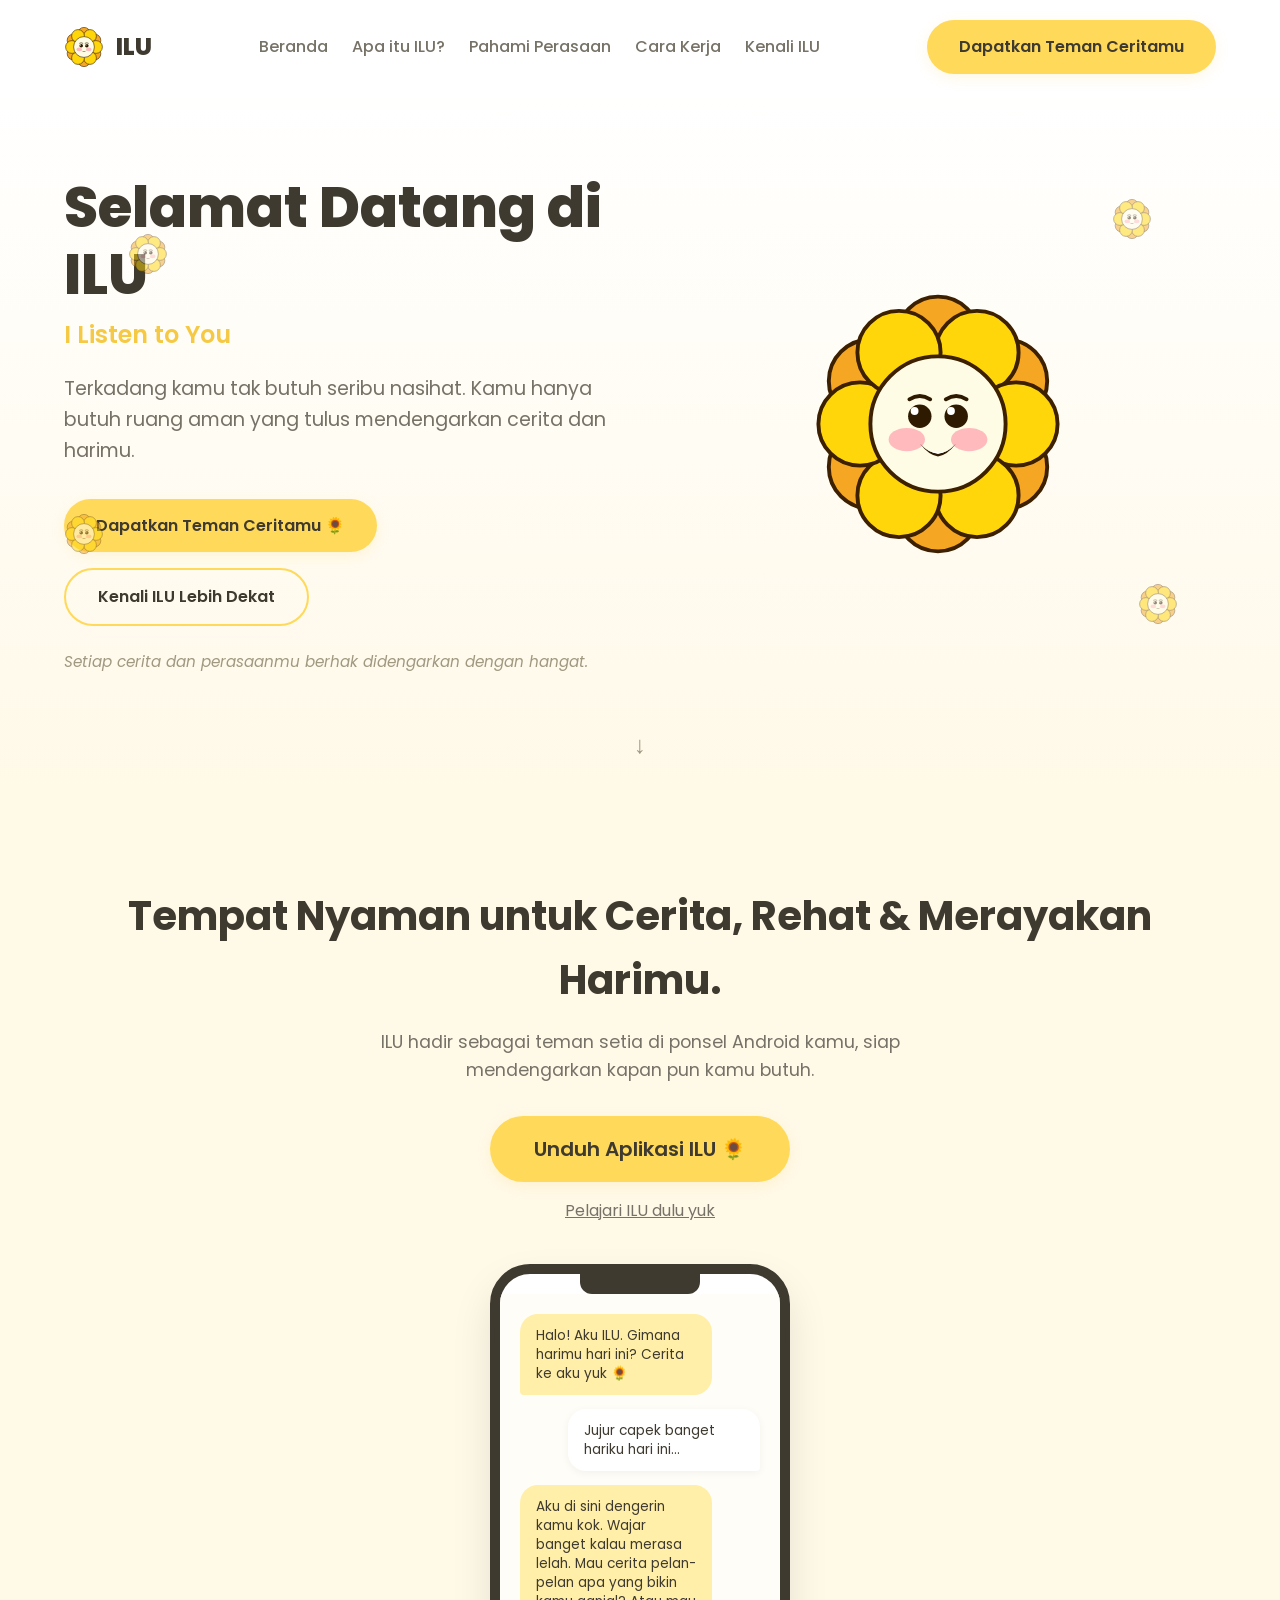
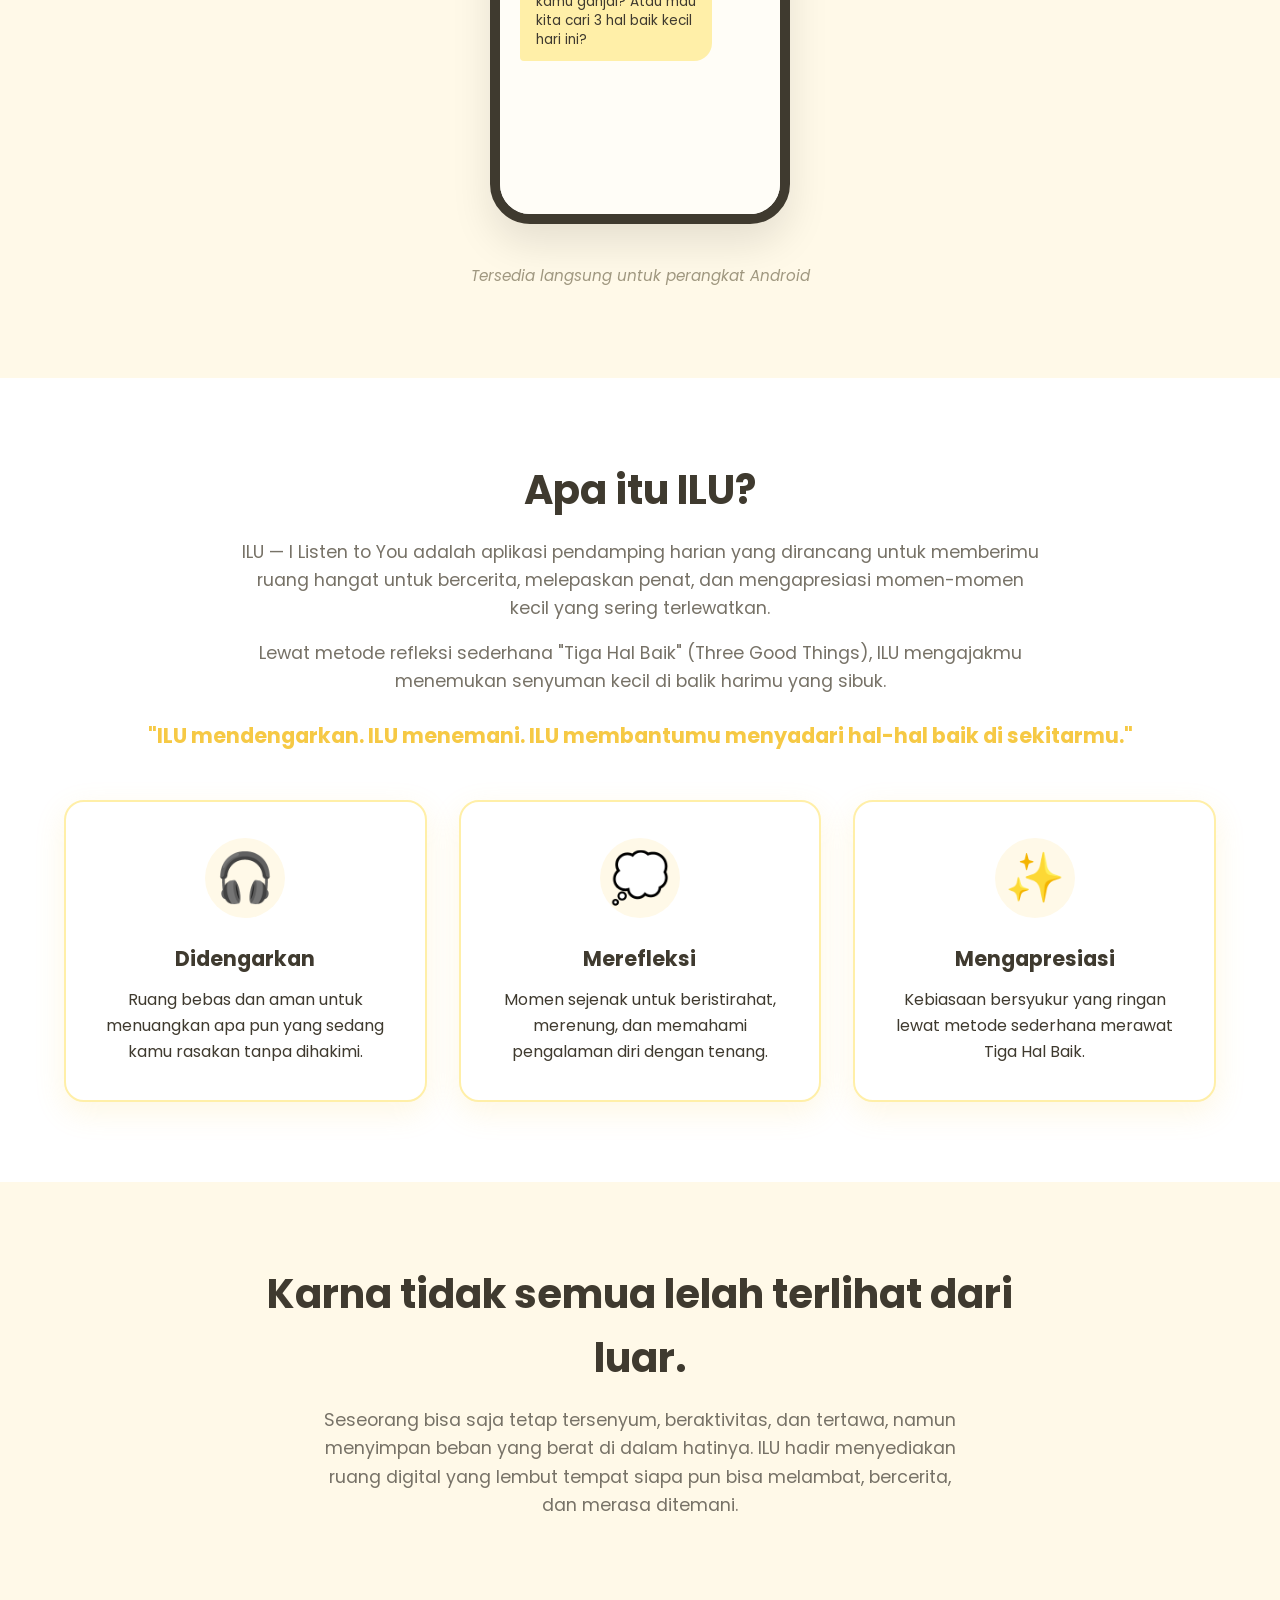
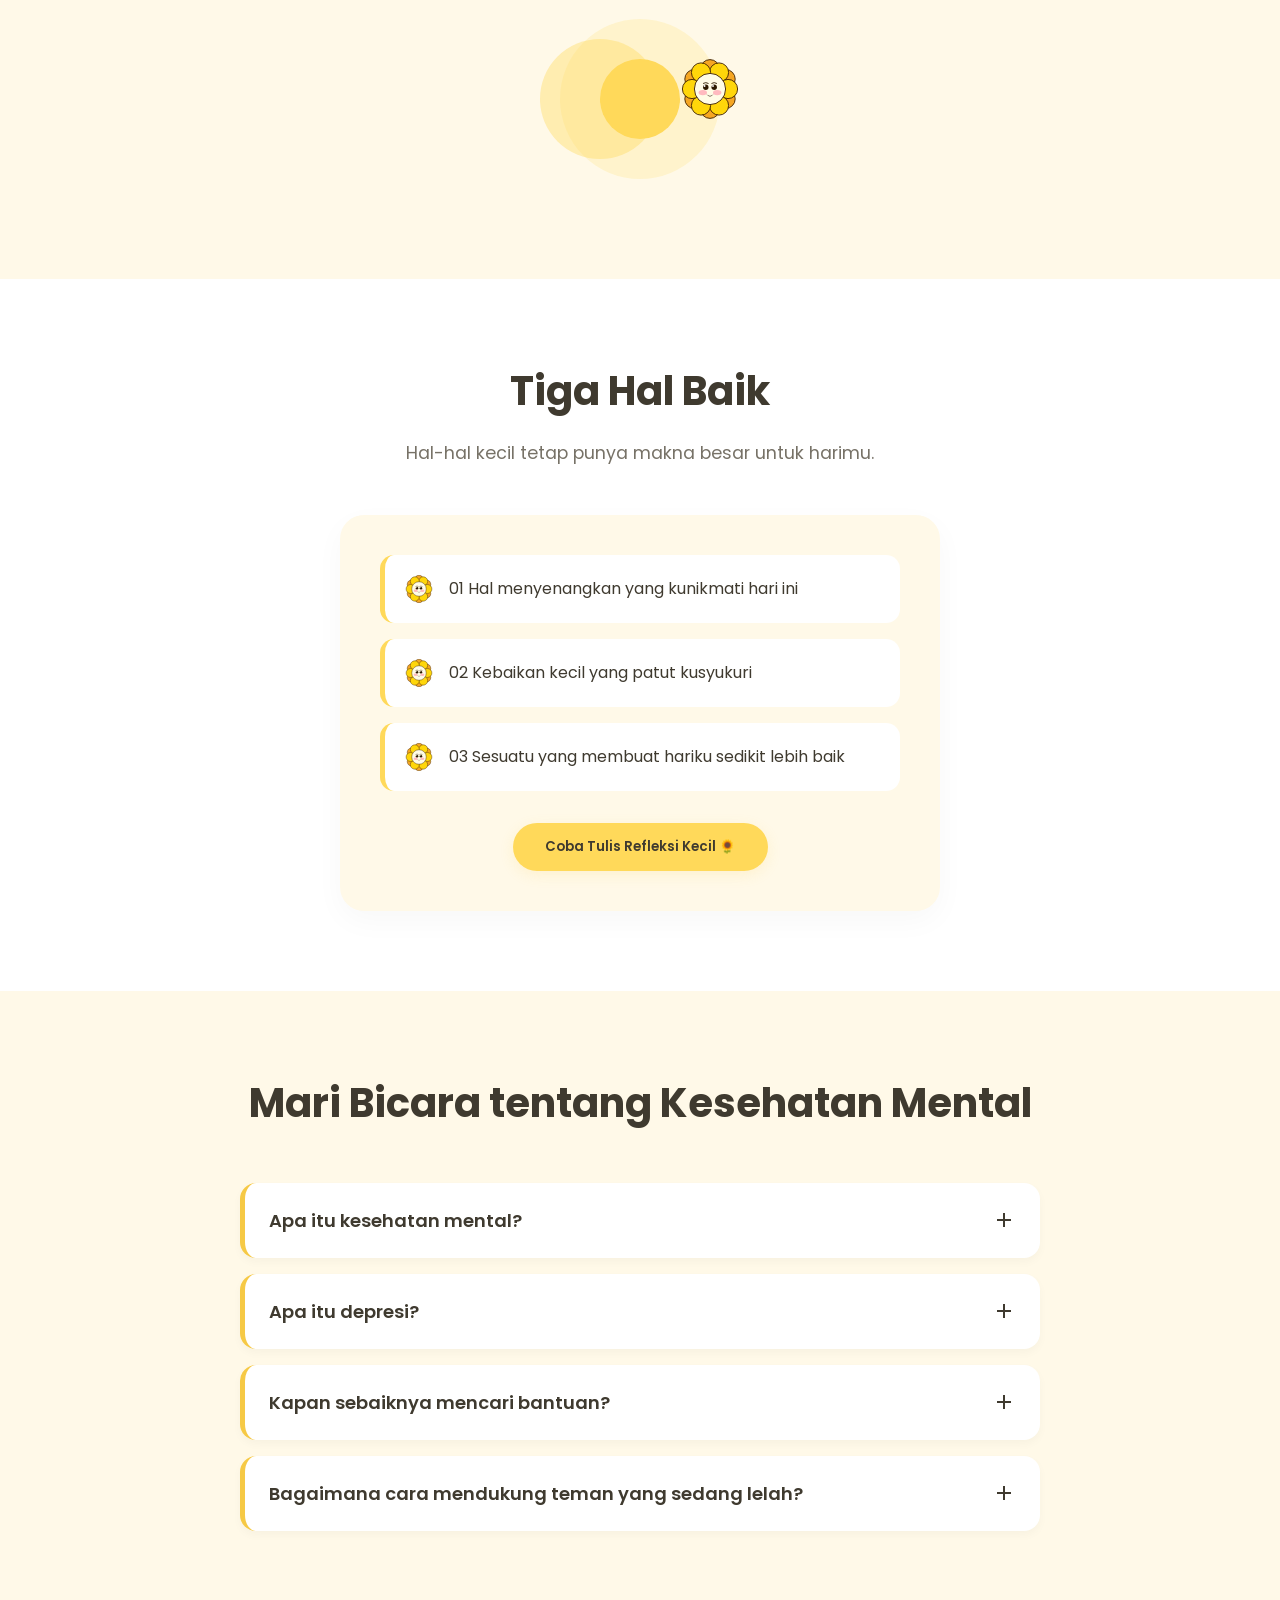
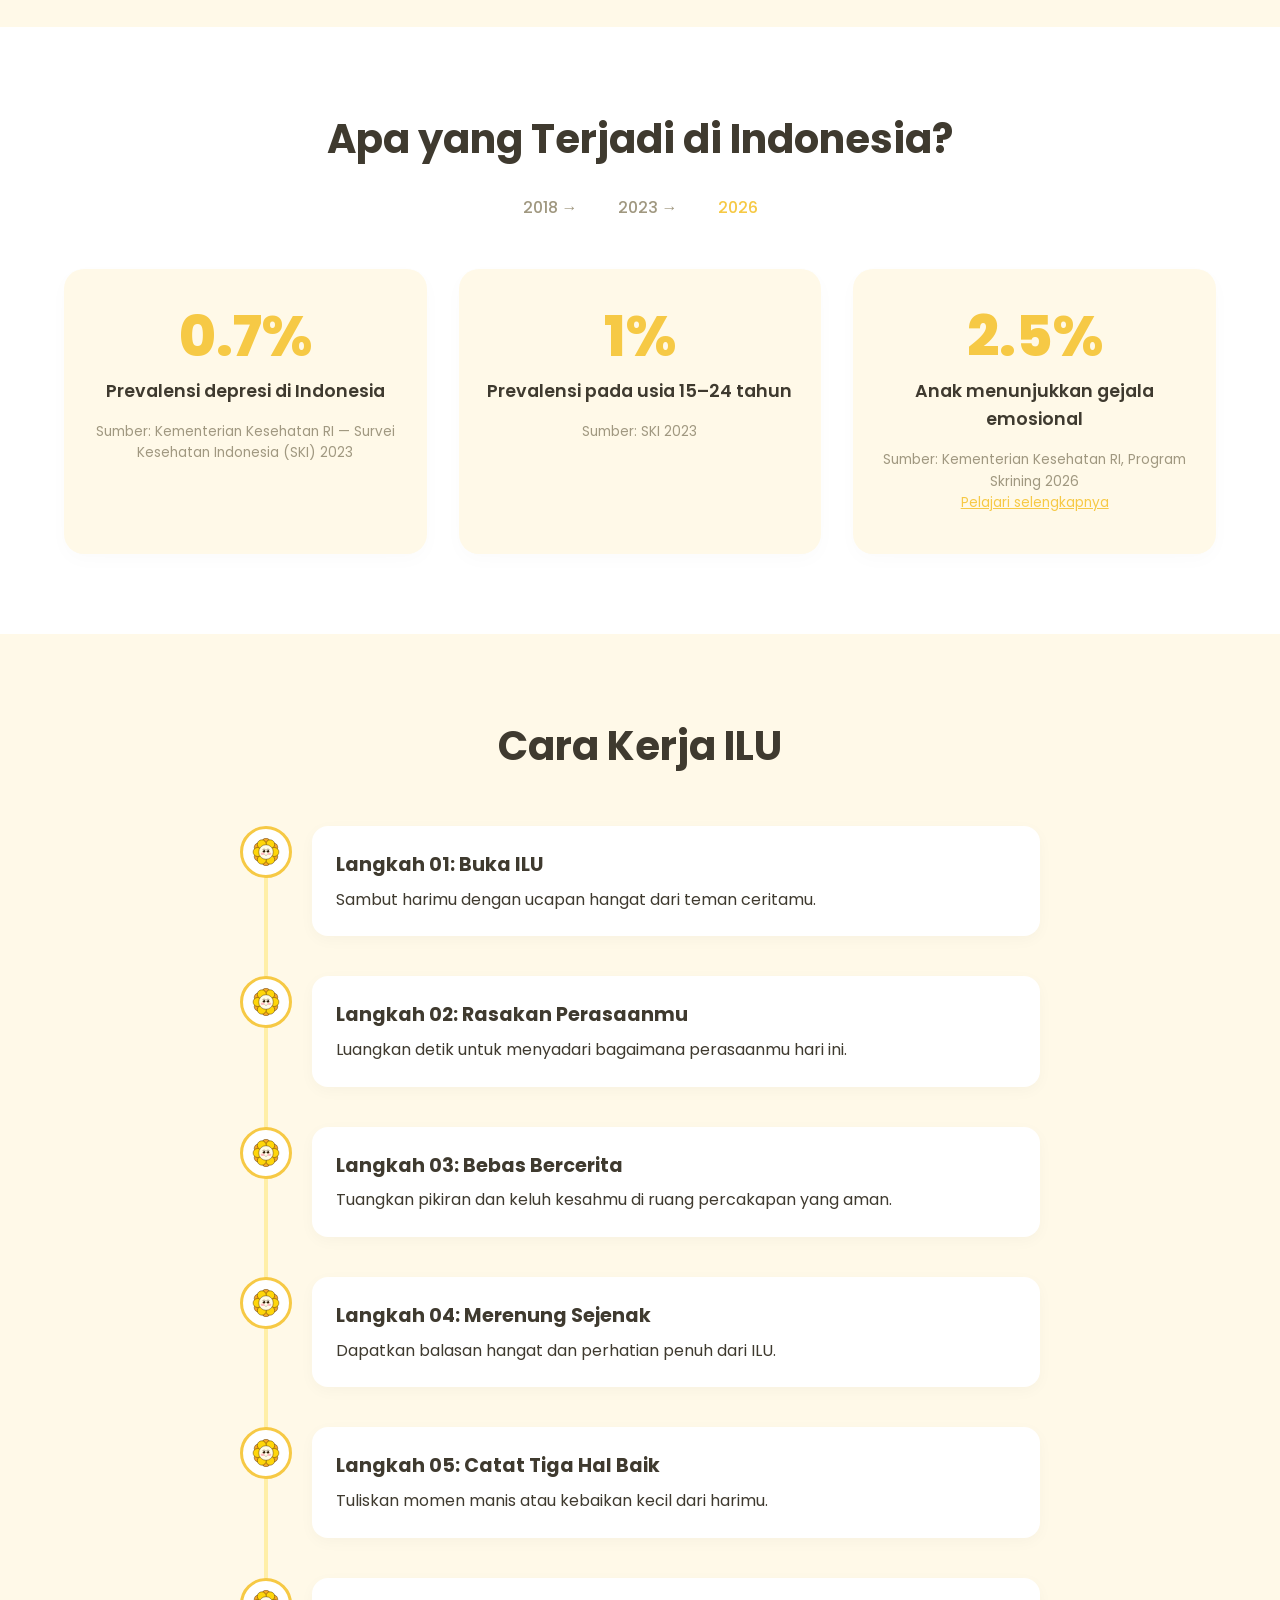
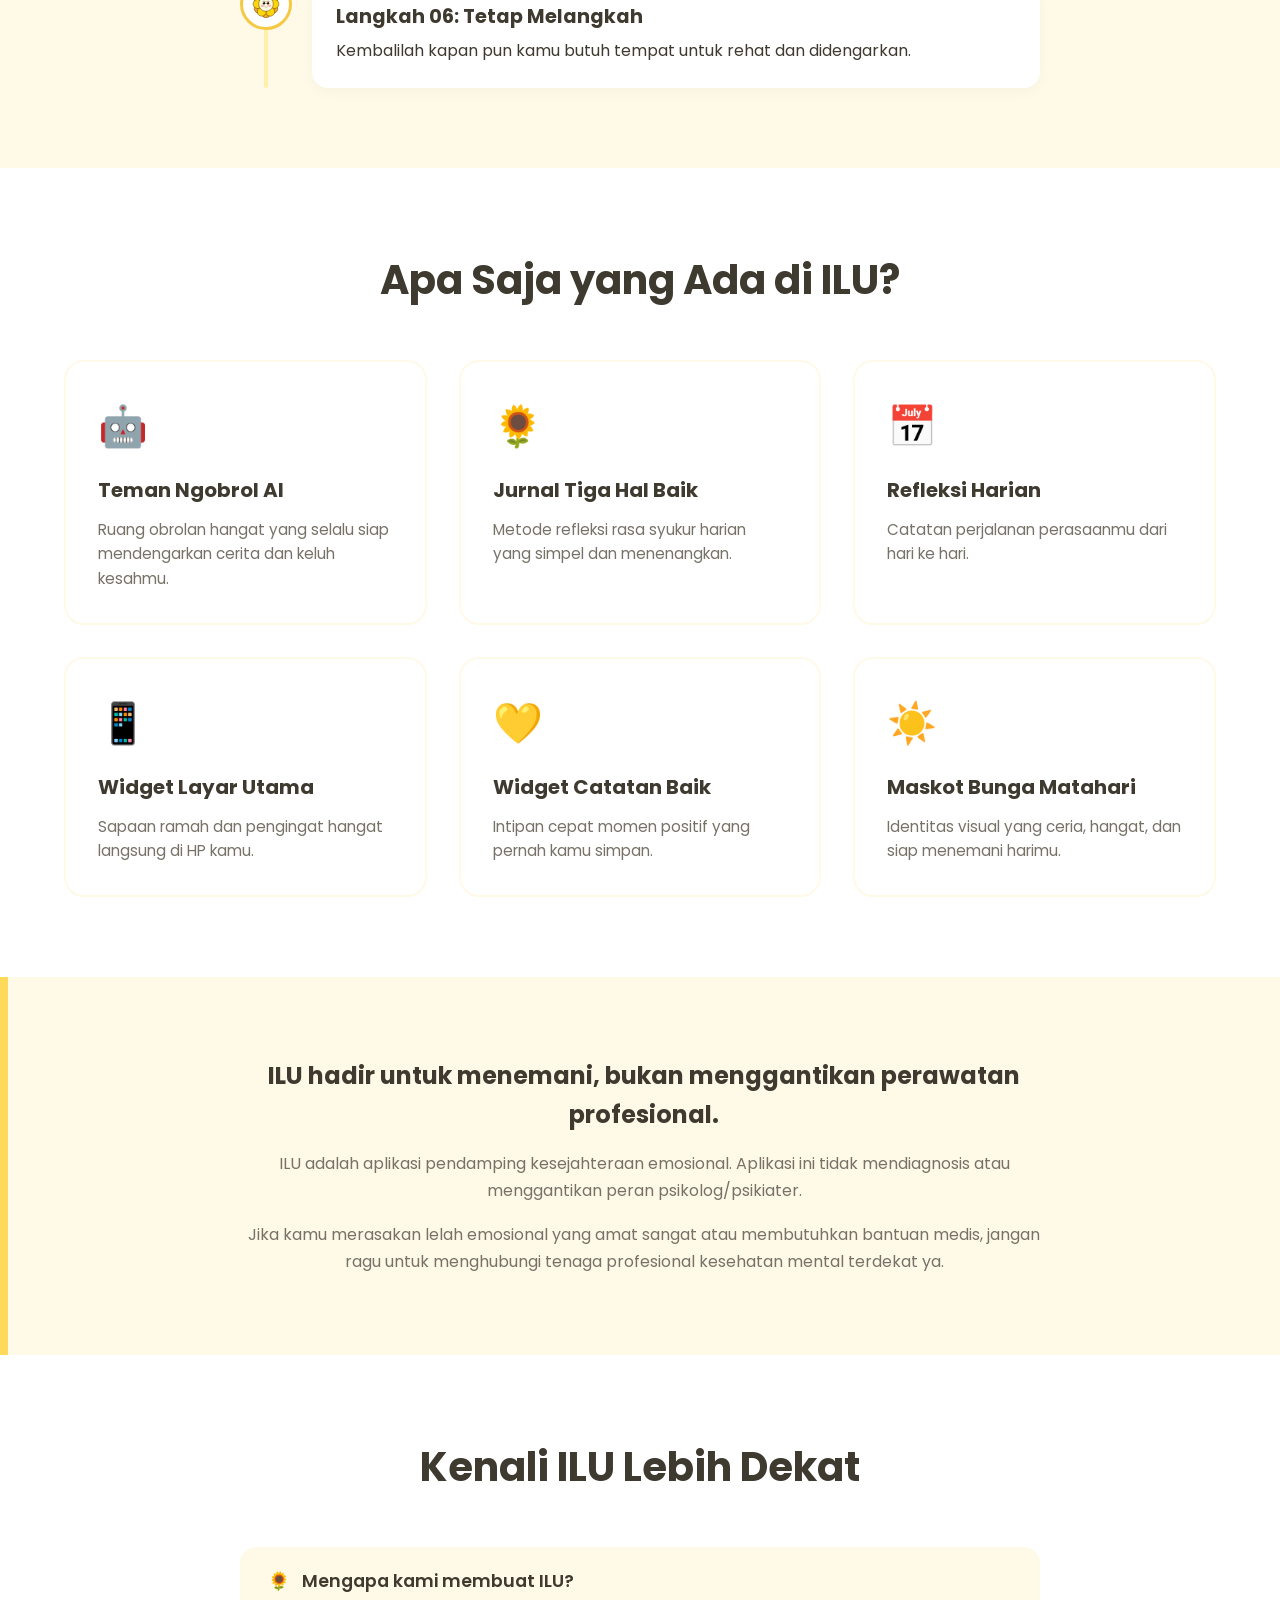
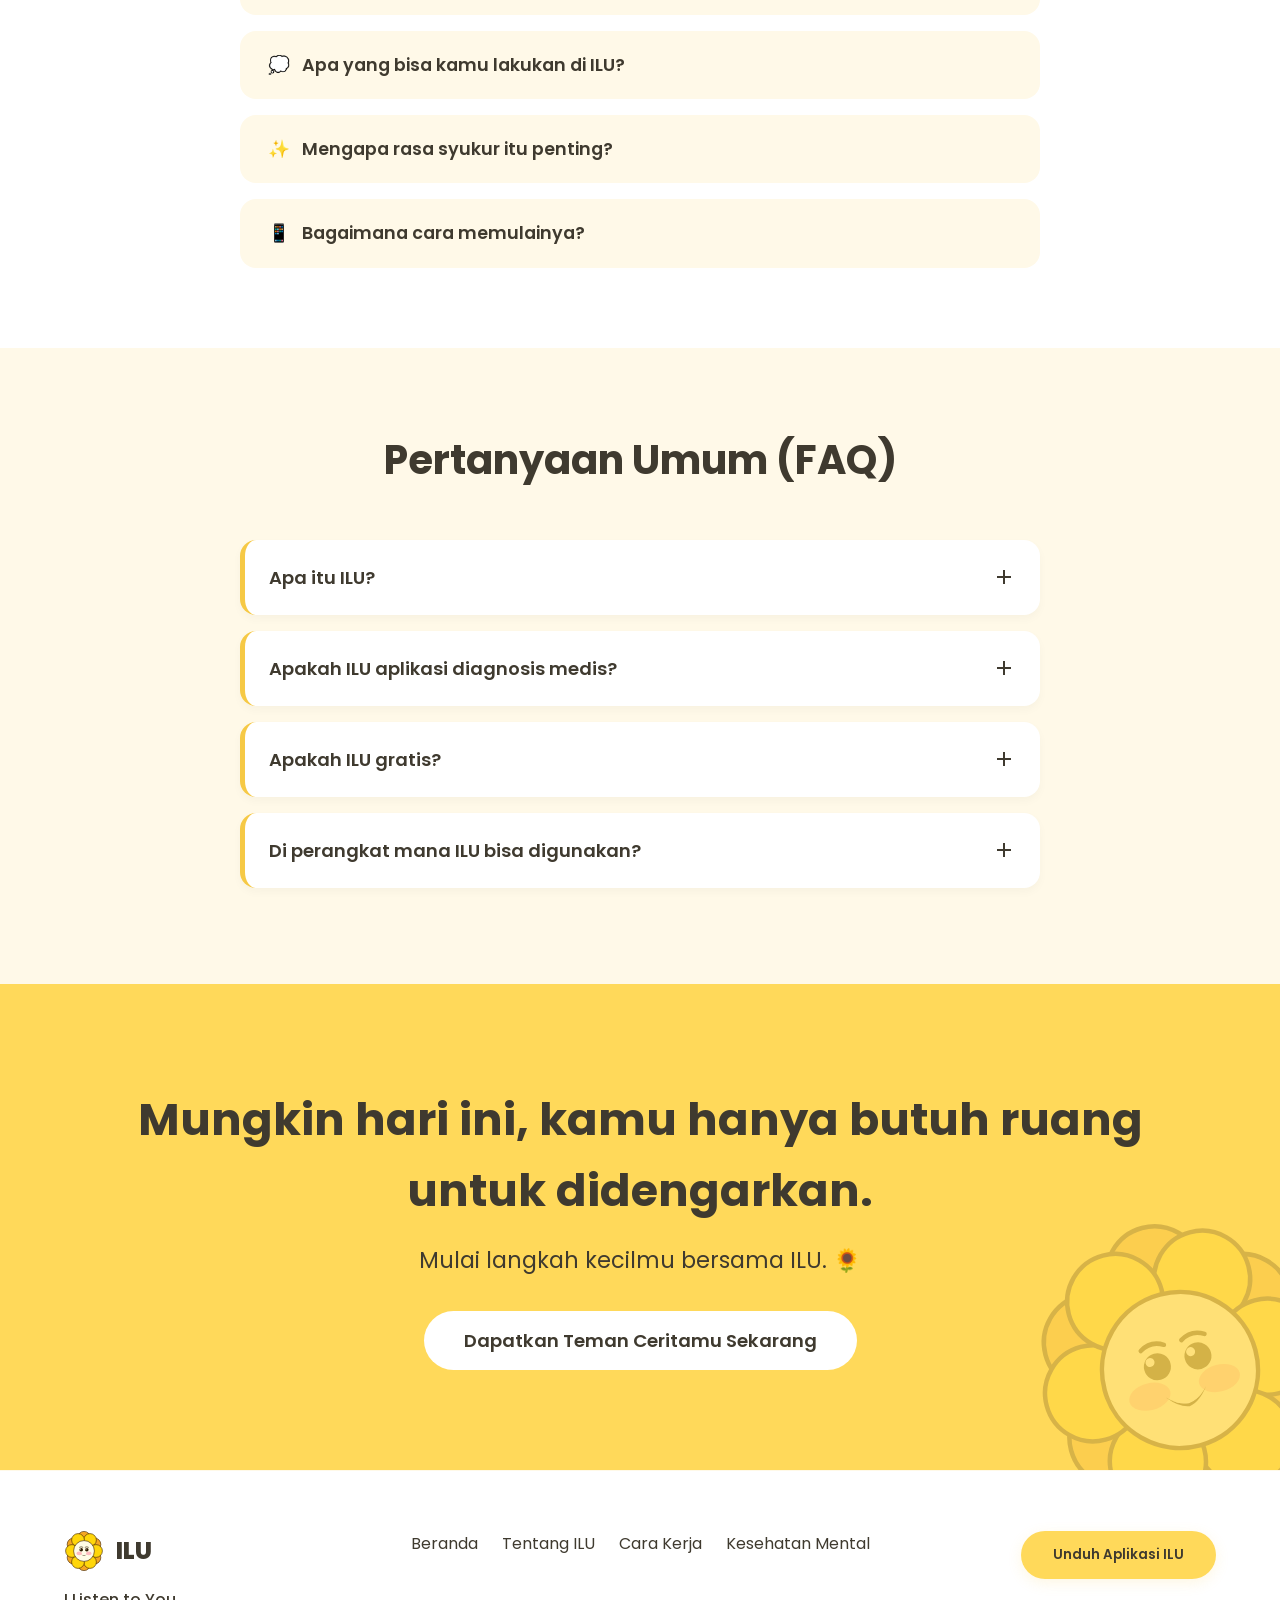
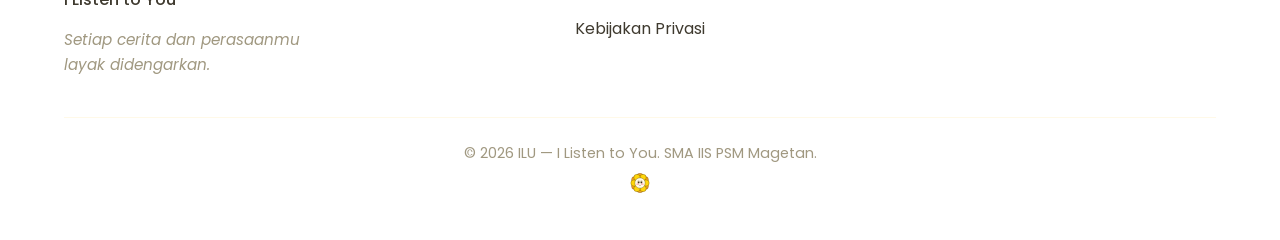
==== commit d37f7337: "Perbaiki semua teks website menjadi Bahasa Indonesia yang baik dan benar + update versi APK ke 2.2" ====
--- a/web/index.html
+++ b/web/index.html
@@ -1097,7 +1097,7 @@
             <p class="section-subtitle" style="margin-bottom: 32px;">ILU hadir sebagai teman setia di ponsel Android kamu, siap mendengarkan kapan pun kamu butuh.</p>
             
             <button class="btn btn-primary" id="open-download-modal" style="font-size: 1.25rem; padding: 18px 44px; margin-bottom: 16px;">
-                Download Aplikasi ILU (APK) 🌻
+                Unduh Aplikasi ILU 🌻
             </button>
             <br>
             <a href="#what-is-ilu" style="color: var(--text-secondary); text-decoration: underline;">Pelajari ILU dulu yuk</a>
@@ -1357,8 +1357,8 @@
             <div class="feature-grid">
                 <div class="feature-card animate-on-scroll">
                     <div class="feature-icon">🤖</div>
-                    <h3>Teman AI Pendamping</h3>
-                    <p>Ruang obrolan interaktif yang selalu ada mendengarkan dan mendukungmu.</p>
+                    <h3>Teman Ngobrol AI</h3>
+                    <p>Ruang obrolan hangat yang selalu siap mendengarkan cerita dan keluh kesahmu.</p>
                 </div>
                 <div class="feature-card animate-on-scroll" style="transition-delay: 0.1s">
                     <div class="feature-icon">🌻</div>
@@ -1382,8 +1382,8 @@
                 </div>
                 <div class="feature-card animate-on-scroll" style="transition-delay: 0.2s">
                     <div class="feature-icon">☀️</div>
-                    <h3>Karakter Bunga Matahari Warm</h3>
-                    <p>Identitas visual yang ceria dan siap menemani harimu.</p>
+                    <h3>Maskot Bunga Matahari</h3>
+                    <p>Identitas visual yang ceria, hangat, dan siap menemani harimu.</p>
                 </div>
             </div>
         </div>
@@ -1522,7 +1522,7 @@
                     <a href="privacy.html" target="_blank">Kebijakan Privasi</a>
                 </div>
                 <div class="footer-right">
-                    <button class="btn btn-primary" id="open-download-modal-footer">Download APK ILU</button>
+                    <button class="btn btn-primary" id="open-download-modal-footer">Unduh Aplikasi ILU</button>
                 </div>
             </div>
             <div class="footer-bottom">
@@ -1543,9 +1543,9 @@
             <p style="color: var(--text-secondary); margin-bottom: 24px;">Unduh aplikasi ILU secara langsung untuk ponsel Android kamu dan mulailah bercerita dengan nyaman hari ini!</p>
             
             <a href="ILU.apk" download="ILU.apk" class="btn btn-primary" style="font-size: 1.1rem; width: 100%; padding: 16px 0; display: block;">
-                📲 Download File APK ILU (Langsung)
+                📲 Unduh Aplikasi ILU Sekarang
             </a>
-            <p style="font-size: 0.85rem; color: var(--text-light); margin-top: 14px;">Versi rilis resmi terbaru (Versi 1.7 - Android 8.0+)</p>
+            <p style="font-size: 0.85rem; color: var(--text-light); margin-top: 14px;">Versi terbaru resmi (Versi 2.2 · Android 8.0 ke atas)</p>
         </div>
     </div>
 
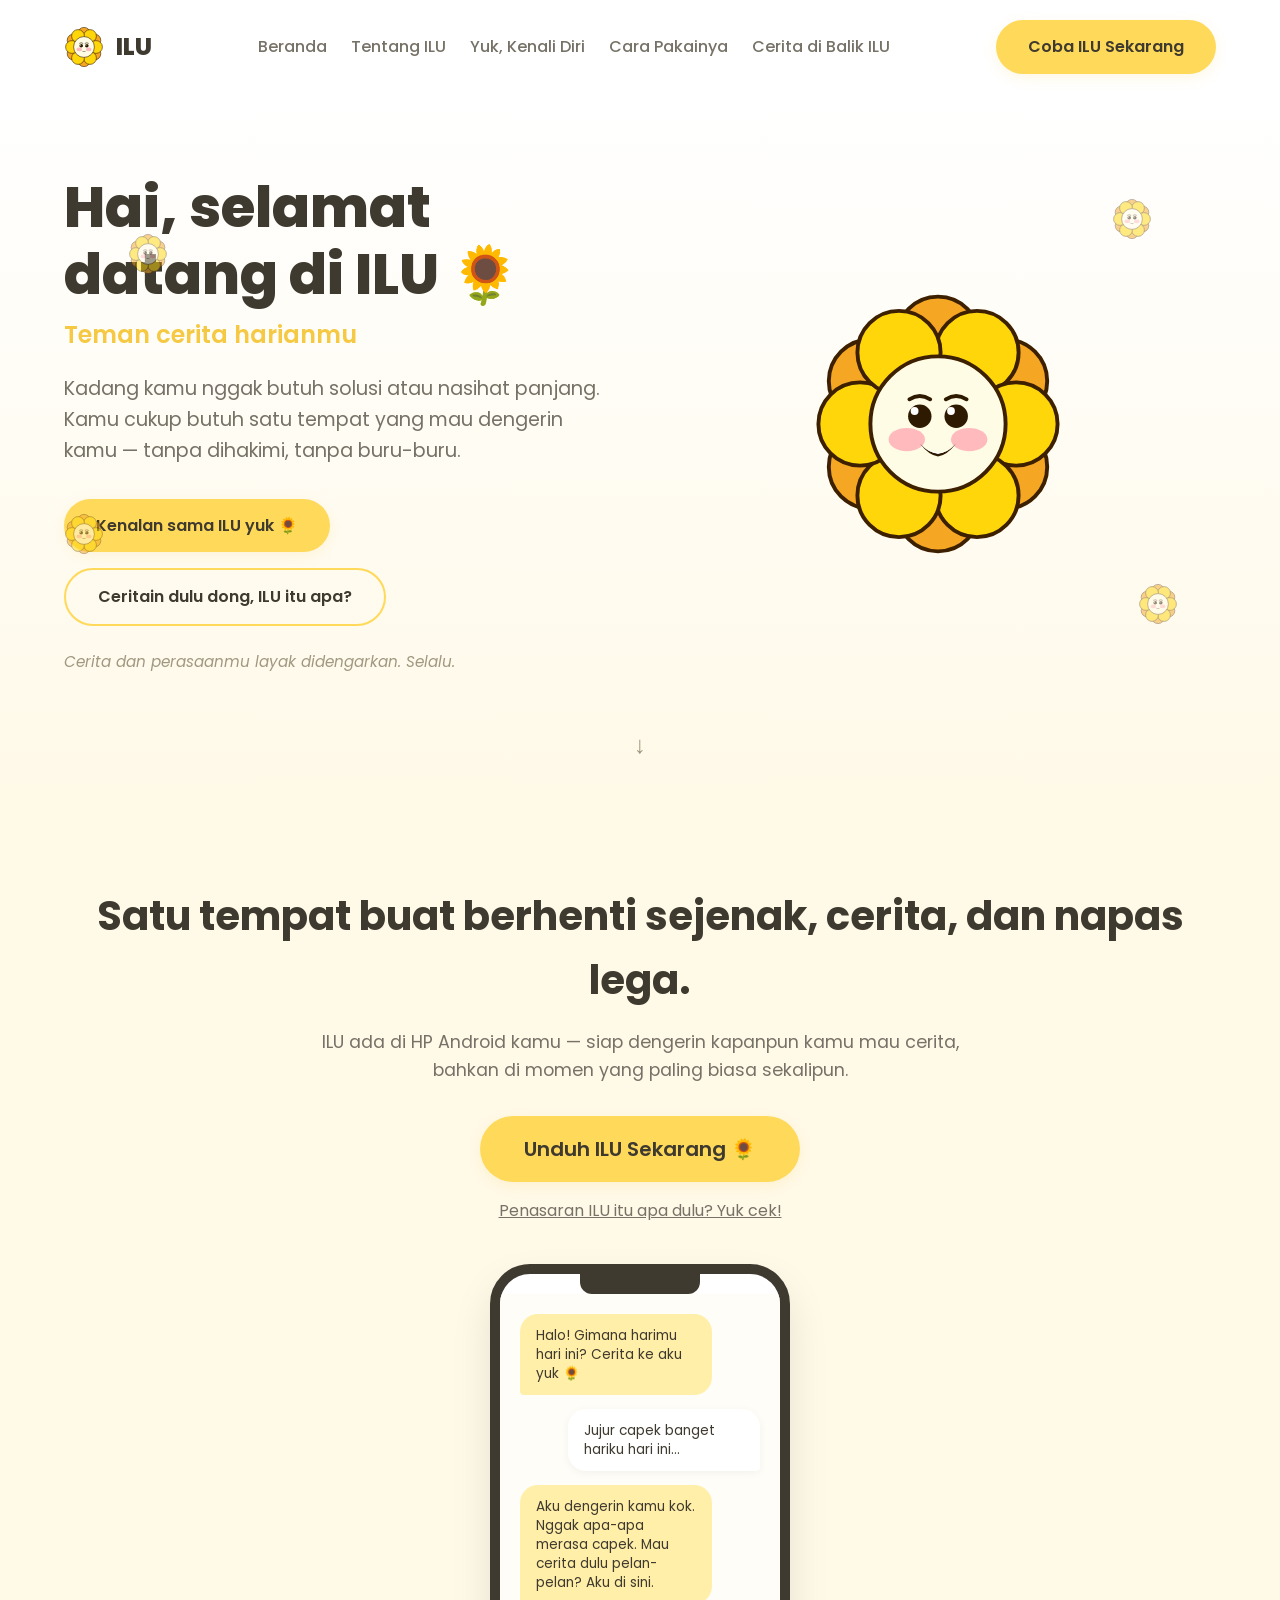
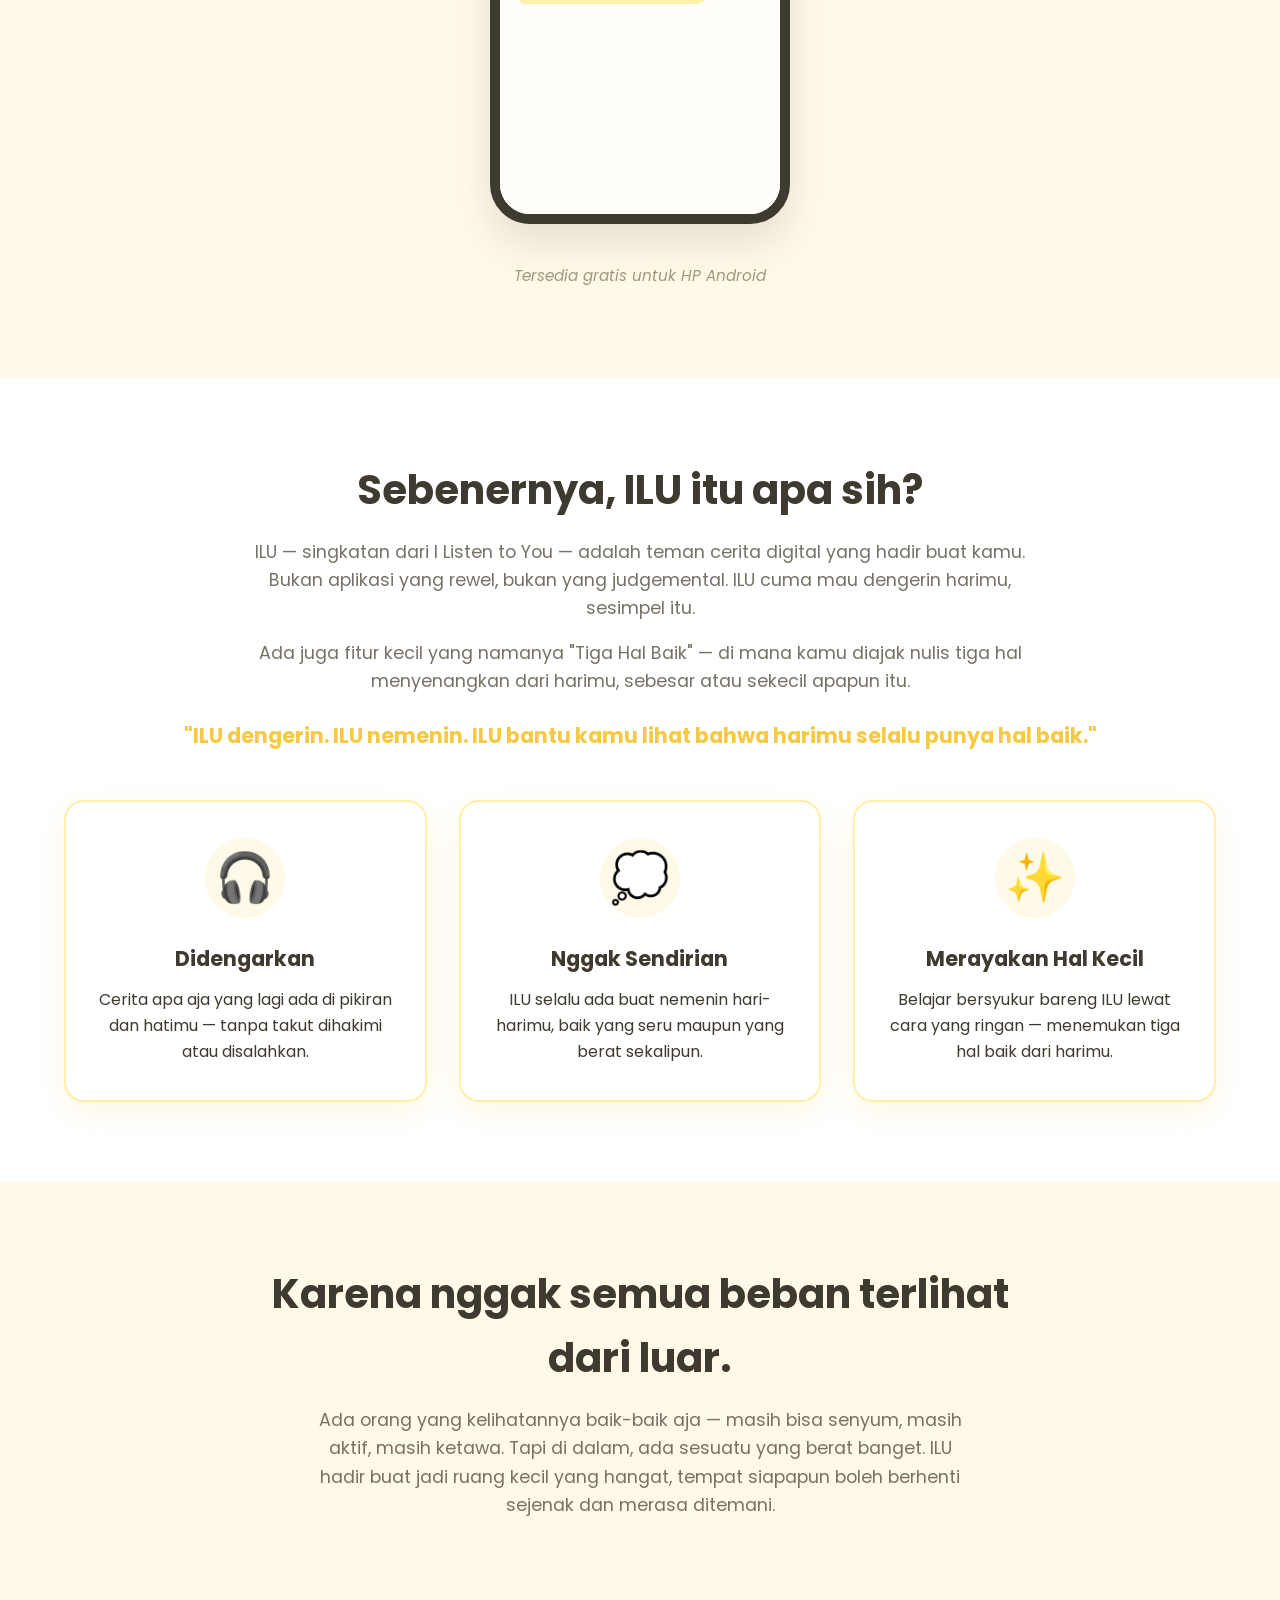
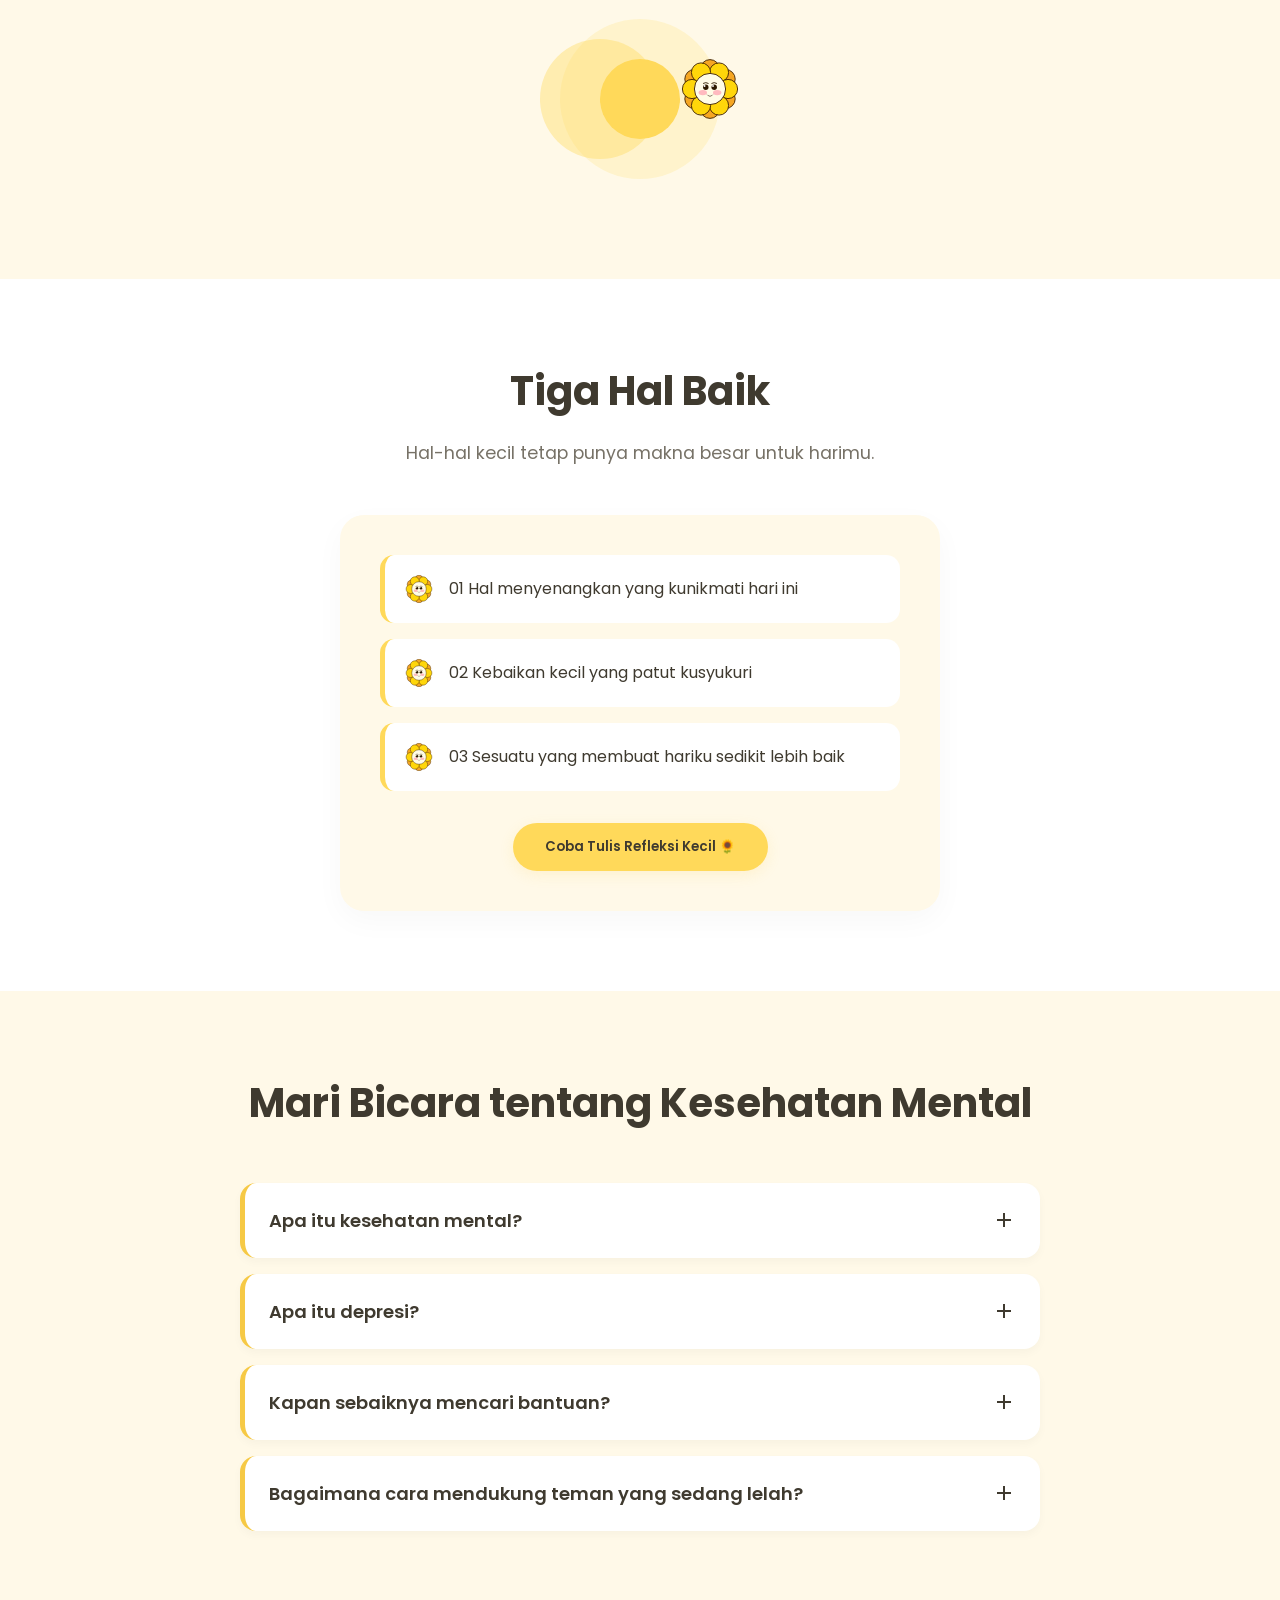
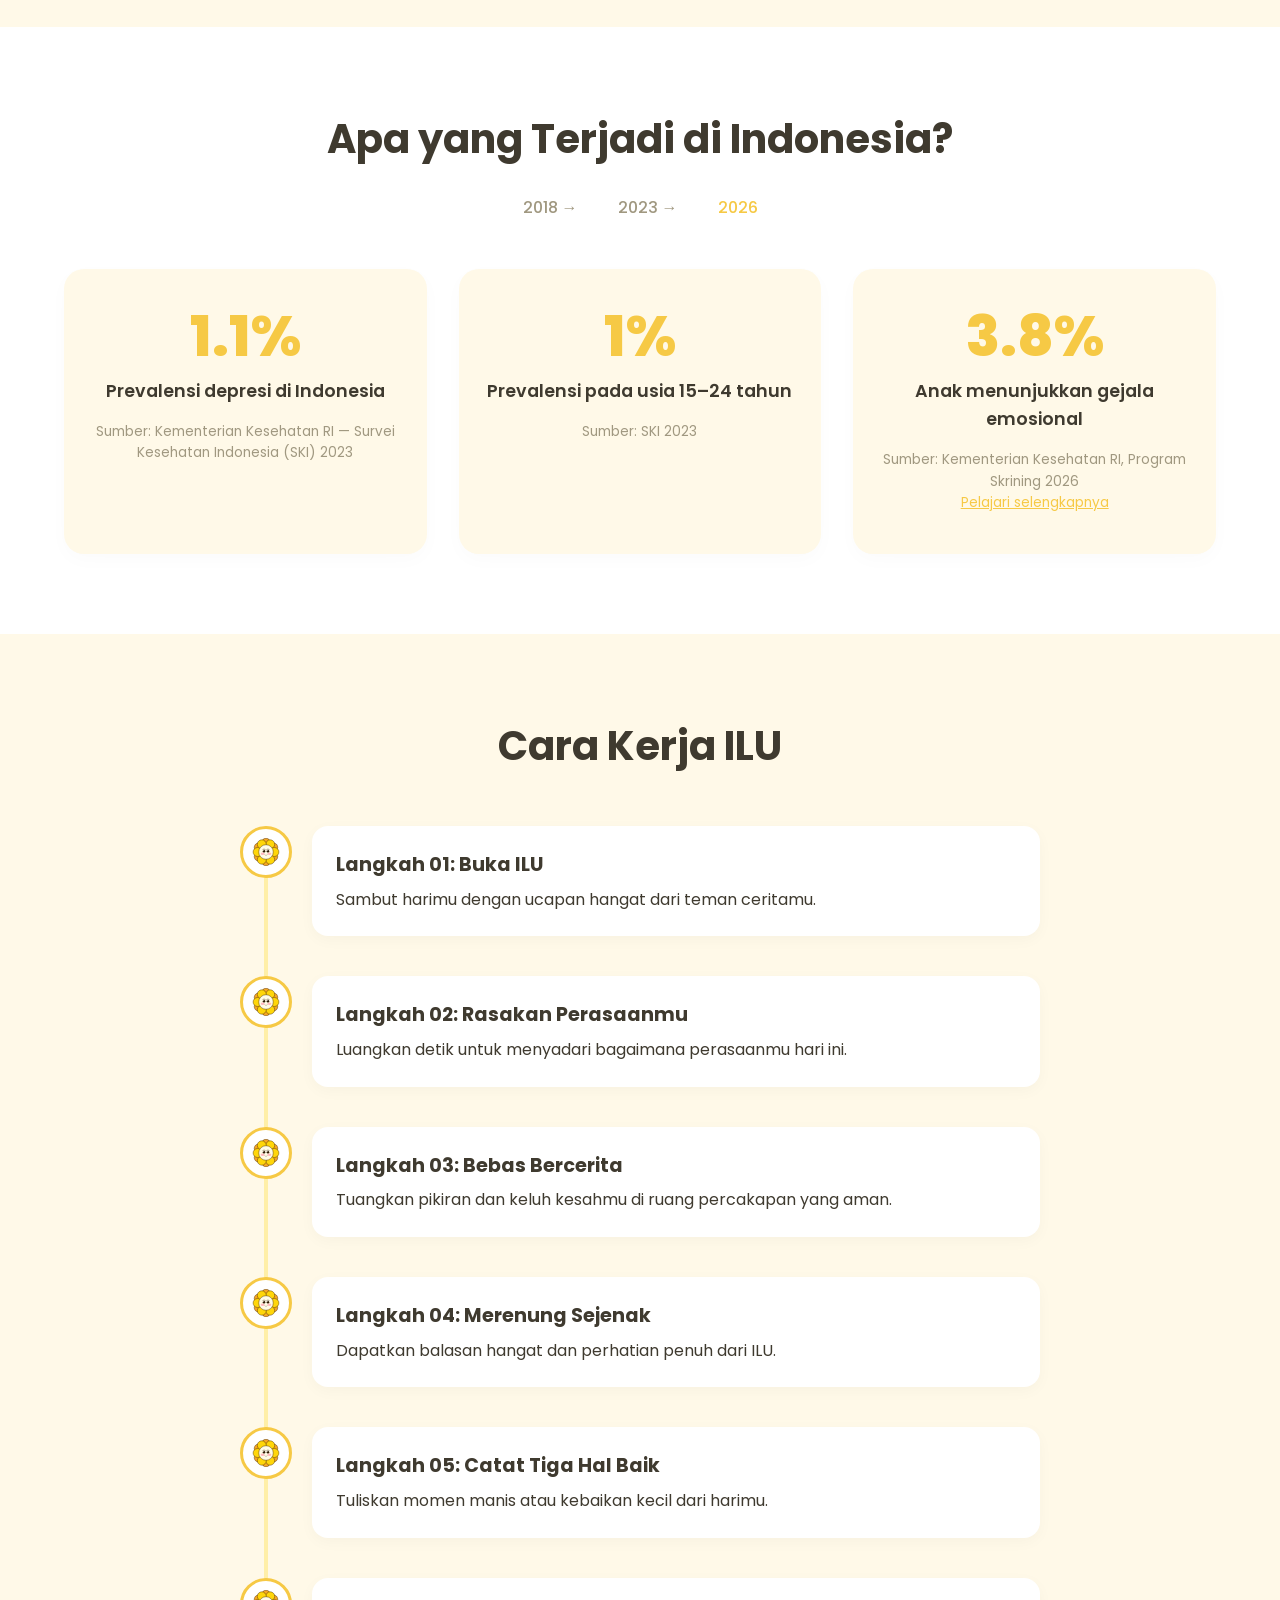
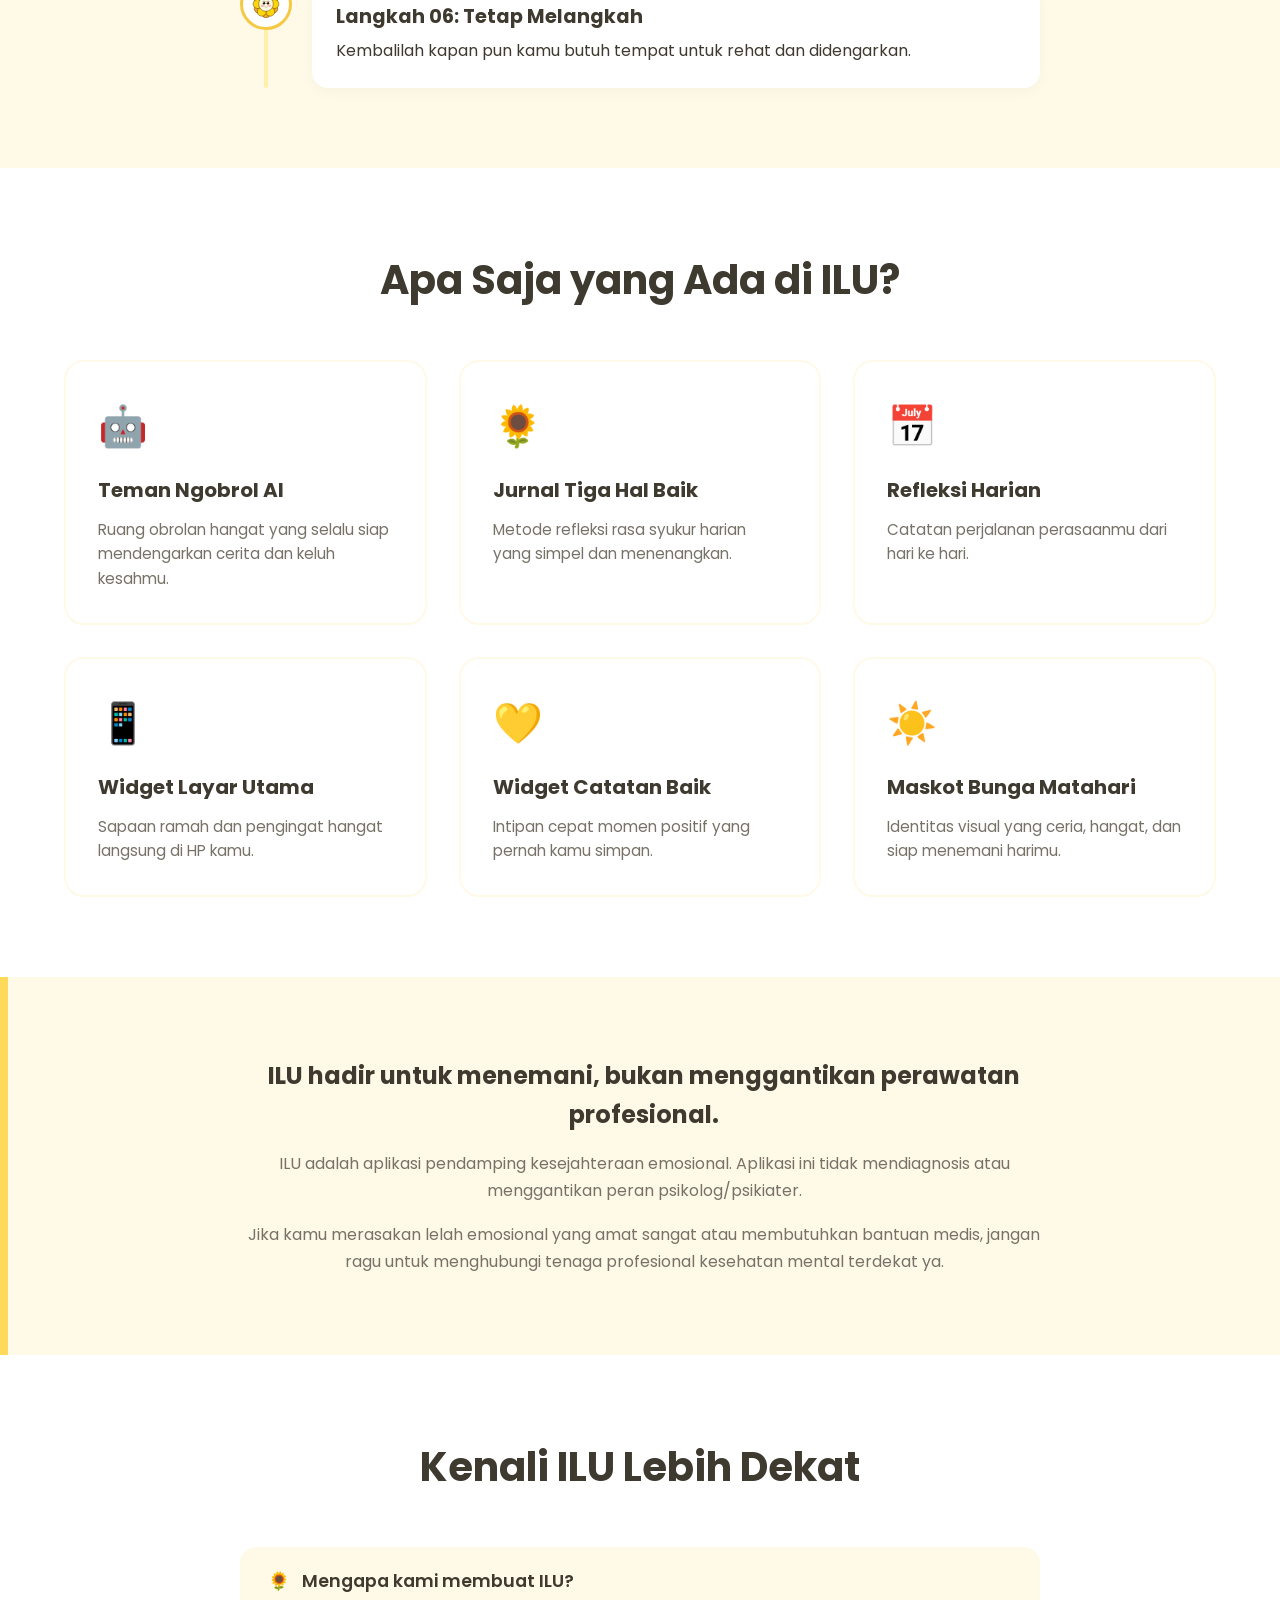
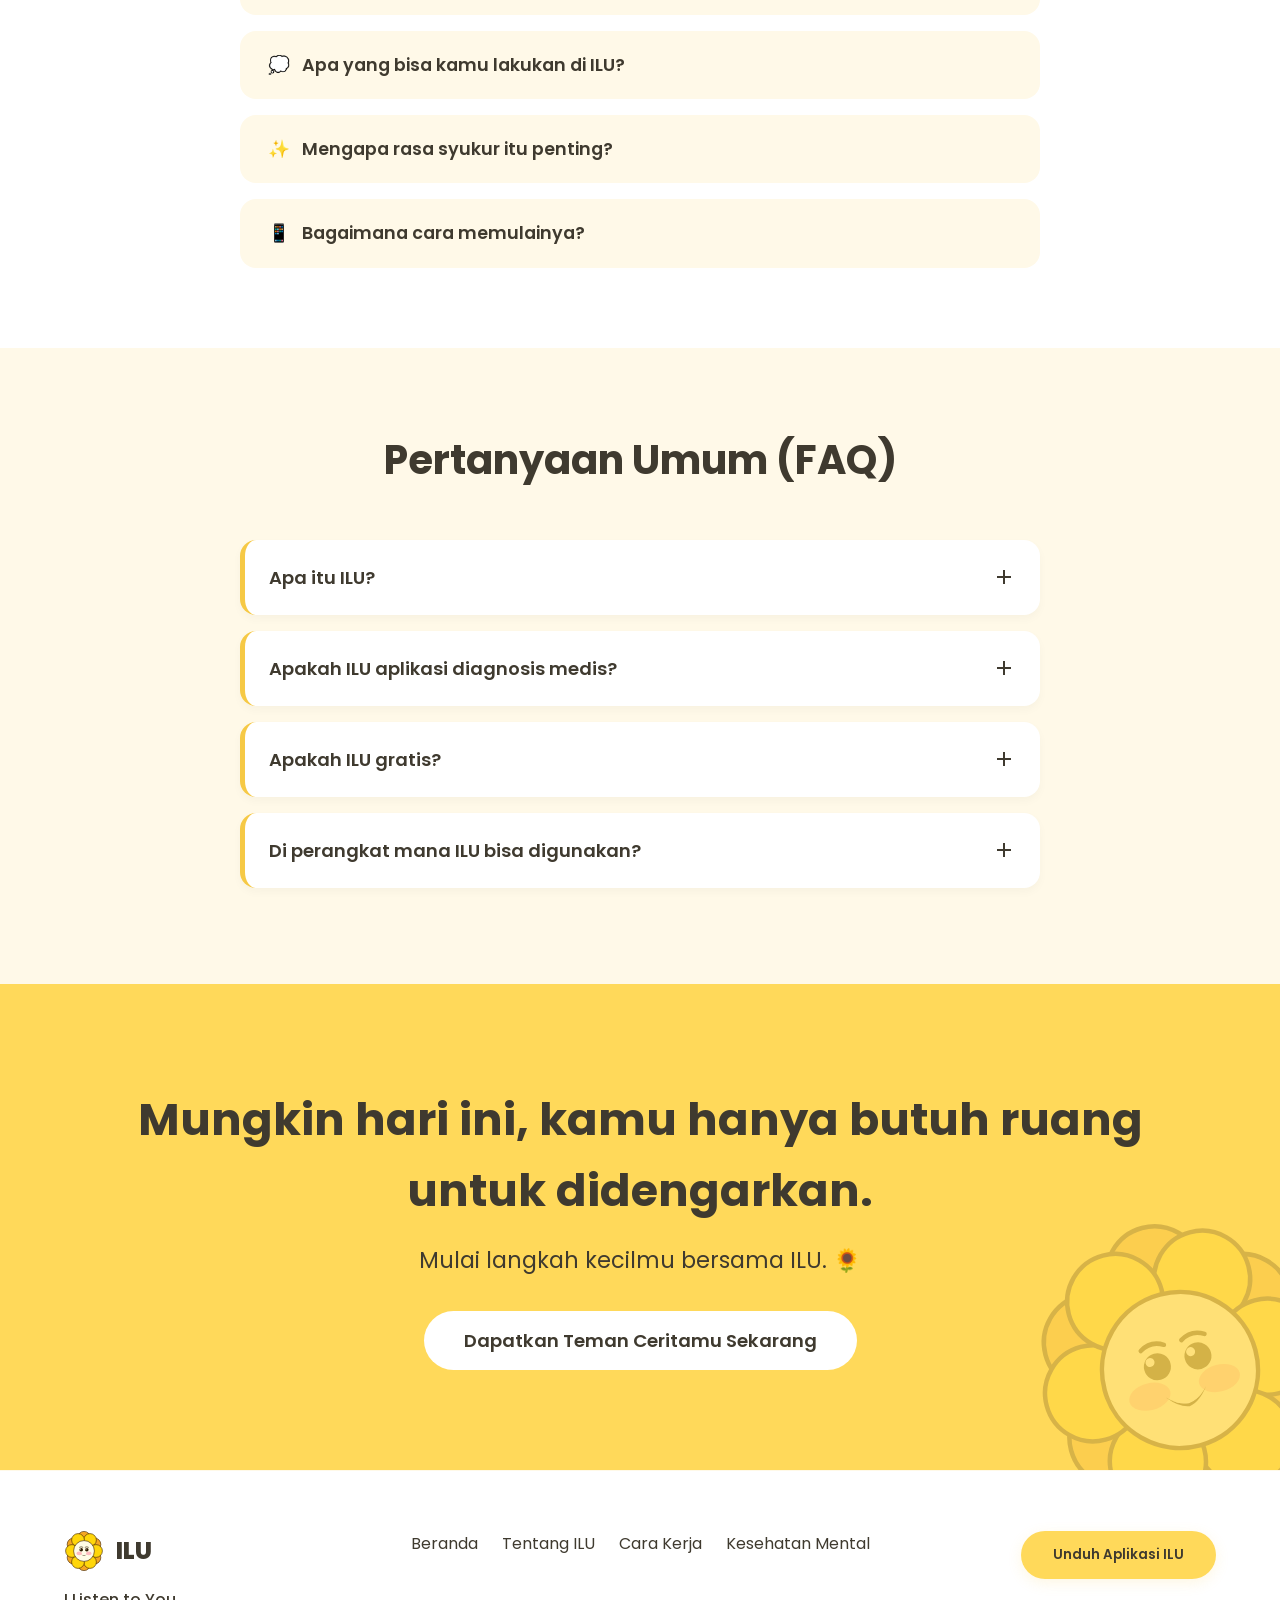
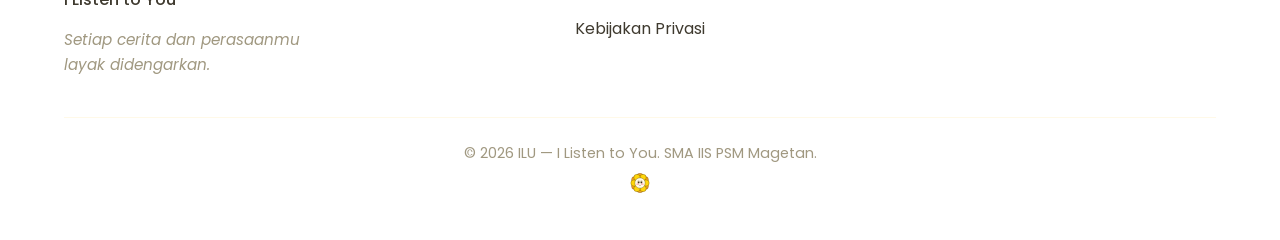
==== commit fea355a8: "Sync warm natural Indonesian text on both root and web index.html" ====
--- a/web/index.html
+++ b/web/index.html
@@ -1036,13 +1036,13 @@
             </a>
             <ul class="nav-links">
                 <li><a href="#">Beranda</a></li>
-                <li><a href="#what-is-ilu">Apa itu ILU?</a></li>
-                <li><a href="#understand">Pahami Perasaan</a></li>
-                <li><a href="#how-it-works">Cara Kerja</a></li>
-                <li><a href="#resources">Kenali ILU</a></li>
+                <li><a href="#what-is-ilu">Tentang ILU</a></li>
+                <li><a href="#understand">Yuk, Kenali Diri</a></li>
+                <li><a href="#how-it-works">Cara Pakainya</a></li>
+                <li><a href="#resources">Cerita di Balik ILU</a></li>
             </ul>
             <div class="nav-right">
-                <a href="#download" class="btn btn-primary">Dapatkan Teman Ceritamu</a>
+                <a href="#download" class="btn btn-primary">Coba ILU Sekarang</a>
                 <button class="hamburger" id="hamburger-btn">
                     <span></span>
                     <span></span>
@@ -1056,25 +1056,25 @@
     <div class="mobile-menu" id="mobile-menu">
         <button class="close-menu" id="close-menu">&times;</button>
         <a href="#" class="mobile-link">Beranda</a>
-        <a href="#what-is-ilu" class="mobile-link">Apa itu ILU?</a>
-        <a href="#understand" class="mobile-link">Pahami Perasaan</a>
-        <a href="#how-it-works" class="mobile-link">Cara Kerja</a>
-        <a href="#resources" class="mobile-link">Kenali ILU</a>
-        <a href="#download" class="btn btn-primary mobile-link" style="margin-top: 20px;">Dapatkan Teman Ceritamu</a>
+        <a href="#what-is-ilu" class="mobile-link">Tentang ILU</a>
+        <a href="#understand" class="mobile-link">Yuk, Kenali Diri</a>
+        <a href="#how-it-works" class="mobile-link">Cara Pakainya</a>
+        <a href="#resources" class="mobile-link">Cerita di Balik ILU</a>
+        <a href="#download" class="btn btn-primary mobile-link" style="margin-top: 20px;">Coba ILU Sekarang</a>
     </div>
 
     <!-- SECTION 2: HERO -->
     <section class="hero">
         <div class="container hero-container">
             <div class="hero-content animate-on-scroll">
-                <h1 class="hero-title">Selamat Datang di ILU</h1>
-                <h2 class="hero-subtitle">I Listen to You</h2>
-                <p class="hero-desc">Terkadang kamu tak butuh seribu nasihat. Kamu hanya butuh ruang aman yang tulus mendengarkan cerita dan harimu.</p>
+                <h1 class="hero-title">Hai, selamat datang di ILU 🌻</h1>
+                <h2 class="hero-subtitle">Teman cerita harianmu</h2>
+                <p class="hero-desc">Kadang kamu nggak butuh solusi atau nasihat panjang. Kamu cukup butuh satu tempat yang mau dengerin kamu — tanpa dihakimi, tanpa buru-buru.</p>
                 <div class="hero-actions">
-                    <a href="#download" class="btn btn-primary">Dapatkan Teman Ceritamu 🌻</a>
-                    <a href="#what-is-ilu" class="btn btn-outline">Kenali ILU Lebih Dekat</a>
-                </div>
-                <p class="hero-note">Setiap cerita dan perasaanmu berhak didengarkan dengan hangat.</p>
+                    <a href="#download" class="btn btn-primary">Kenalan sama ILU yuk 🌻</a>
+                    <a href="#what-is-ilu" class="btn btn-outline">Ceritain dulu dong, ILU itu apa?</a>
+                </div>
+                <p class="hero-note">Cerita dan perasaanmu layak didengarkan. Selalu.</p>
             </div>
             <div class="hero-visual animate-on-scroll" style="transition-delay: 0.2s">
                 <svg class="hero-mascot mascot-float"><use href="#sunflower-mascot"></use></svg>
@@ -1093,25 +1093,25 @@
     <!-- SECTION 3: DOWNLOAD SECTION -->
     <section id="download" class="download-section">
         <div class="container animate-on-scroll">
-            <h2 class="section-title">Tempat Nyaman untuk Cerita, Rehat & Merayakan Harimu.</h2>
-            <p class="section-subtitle" style="margin-bottom: 32px;">ILU hadir sebagai teman setia di ponsel Android kamu, siap mendengarkan kapan pun kamu butuh.</p>
+            <h2 class="section-title">Satu tempat buat berhenti sejenak, cerita, dan napas lega.</h2>
+            <p class="section-subtitle" style="margin-bottom: 32px;">ILU ada di HP Android kamu — siap dengerin kapanpun kamu mau cerita, bahkan di momen yang paling biasa sekalipun.</p>
             
             <button class="btn btn-primary" id="open-download-modal" style="font-size: 1.25rem; padding: 18px 44px; margin-bottom: 16px;">
-                Unduh Aplikasi ILU 🌻
+                Unduh ILU Sekarang 🌻
             </button>
             <br>
-            <a href="#what-is-ilu" style="color: var(--text-secondary); text-decoration: underline;">Pelajari ILU dulu yuk</a>
+            <a href="#what-is-ilu" style="color: var(--text-secondary); text-decoration: underline;">Penasaran ILU itu apa dulu? Yuk cek!</a>
             
             <div class="phone-mockup">
                 <div class="phone-notch"></div>
                 <div class="chat-ui">
-                    <div class="chat-bubble ilu">Halo! Aku ILU. Gimana harimu hari ini? Cerita ke aku yuk 🌻</div>
+                    <div class="chat-bubble ilu">Halo! Gimana harimu hari ini? Cerita ke aku yuk 🌻</div>
                     <div class="chat-bubble user">Jujur capek banget hariku hari ini...</div>
-                    <div class="chat-bubble ilu">Aku di sini dengerin kamu kok. Wajar banget kalau merasa lelah. Mau cerita pelan-pelan apa yang bikin kamu ganjal? Atau mau kita cari 3 hal baik kecil hari ini?</div>
+                    <div class="chat-bubble ilu">Aku dengerin kamu kok. Nggak apa-apa merasa capek. Mau cerita dulu pelan-pelan? Aku di sini.</div>
                 </div>
             </div>
             
-            <p class="hero-note">Tersedia langsung untuk perangkat Android</p>
+            <p class="hero-note">Tersedia gratis untuk HP Android</p>
         </div>
     </section>
 
@@ -1119,27 +1119,27 @@
     <section id="what-is-ilu" class="what-is-ilu">
         <div class="container">
             <div class="section-header animate-on-scroll">
-                <h2 class="section-title">Apa itu ILU?</h2>
-                <p class="section-subtitle" style="max-width: 800px; margin-bottom: 16px;">ILU — I Listen to You adalah aplikasi pendamping harian yang dirancang untuk memberimu ruang hangat untuk bercerita, melepaskan penat, dan mengapresiasi momen-momen kecil yang sering terlewatkan.</p>
-                <p class="section-subtitle" style="max-width: 800px;">Lewat metode refleksi sederhana "Tiga Hal Baik" (Three Good Things), ILU mengajakmu menemukan senyuman kecil di balik harimu yang sibuk.</p>
-                <span class="highlight-phrase">"ILU mendengarkan. ILU menemani. ILU membantumu menyadari hal-hal baik di sekitarmu."</span>
+                <h2 class="section-title">Sebenernya, ILU itu apa sih?</h2>
+                <p class="section-subtitle" style="max-width: 800px; margin-bottom: 16px;">ILU — singkatan dari I Listen to You — adalah teman cerita digital yang hadir buat kamu. Bukan aplikasi yang rewel, bukan yang judgemental. ILU cuma mau dengerin harimu, sesimpel itu.</p>
+                <p class="section-subtitle" style="max-width: 800px;">Ada juga fitur kecil yang namanya "Tiga Hal Baik" — di mana kamu diajak nulis tiga hal menyenangkan dari harimu, sebesar atau sekecil apapun itu.</p>
+                <span class="highlight-phrase">"ILU dengerin. ILU nemenin. ILU bantu kamu lihat bahwa harimu selalu punya hal baik."</span>
             </div>
 
             <div class="cards-grid">
                 <div class="info-card animate-on-scroll">
                     <div class="info-card-icon">🎧</div>
                     <h3>Didengarkan</h3>
-                    <p>Ruang bebas dan aman untuk menuangkan apa pun yang sedang kamu rasakan tanpa dihakimi.</p>
+                    <p>Cerita apa aja yang lagi ada di pikiran dan hatimu — tanpa takut dihakimi atau disalahkan.</p>
                 </div>
                 <div class="info-card animate-on-scroll" style="transition-delay: 0.1s">
                     <div class="info-card-icon">💭</div>
-                    <h3>Merefleksi</h3>
-                    <p>Momen sejenak untuk beristirahat, merenung, dan memahami pengalaman diri dengan tenang.</p>
+                    <h3>Nggak Sendirian</h3>
+                    <p>ILU selalu ada buat nemenin hari-harimu, baik yang seru maupun yang berat sekalipun.</p>
                 </div>
                 <div class="info-card animate-on-scroll" style="transition-delay: 0.2s">
                     <div class="info-card-icon">✨</div>
-                    <h3>Mengapresiasi</h3>
-                    <p>Kebiasaan bersyukur yang ringan lewat metode sederhana merawat Tiga Hal Baik.</p>
+                    <h3>Merayakan Hal Kecil</h3>
+                    <p>Belajar bersyukur bareng ILU lewat cara yang ringan — menemukan tiga hal baik dari harimu.</p>
                 </div>
             </div>
         </div>
@@ -1149,8 +1149,8 @@
     <section class="why-ilu">
         <div class="container animate-on-scroll">
             <div class="why-content">
-                <h2 class="section-title">Karna tidak semua lelah terlihat dari luar.</h2>
-                <p class="section-subtitle">Seseorang bisa saja tetap tersenyum, beraktivitas, dan tertawa, namun menyimpan beban yang berat di dalam hatinya. ILU hadir menyediakan ruang digital yang lembut tempat siapa pun bisa melambat, bercerita, dan merasa ditemani.</p>
+                <h2 class="section-title">Karena nggak semua beban terlihat dari luar.</h2>
+                <p class="section-subtitle">Ada orang yang kelihatannya baik-baik aja — masih bisa senyum, masih aktif, masih ketawa. Tapi di dalam, ada sesuatu yang berat banget. ILU hadir buat jadi ruang kecil yang hangat, tempat siapapun boleh berhenti sejenak dan merasa ditemani.</p>
             </div>
             
             <div class="abstract-illustration">
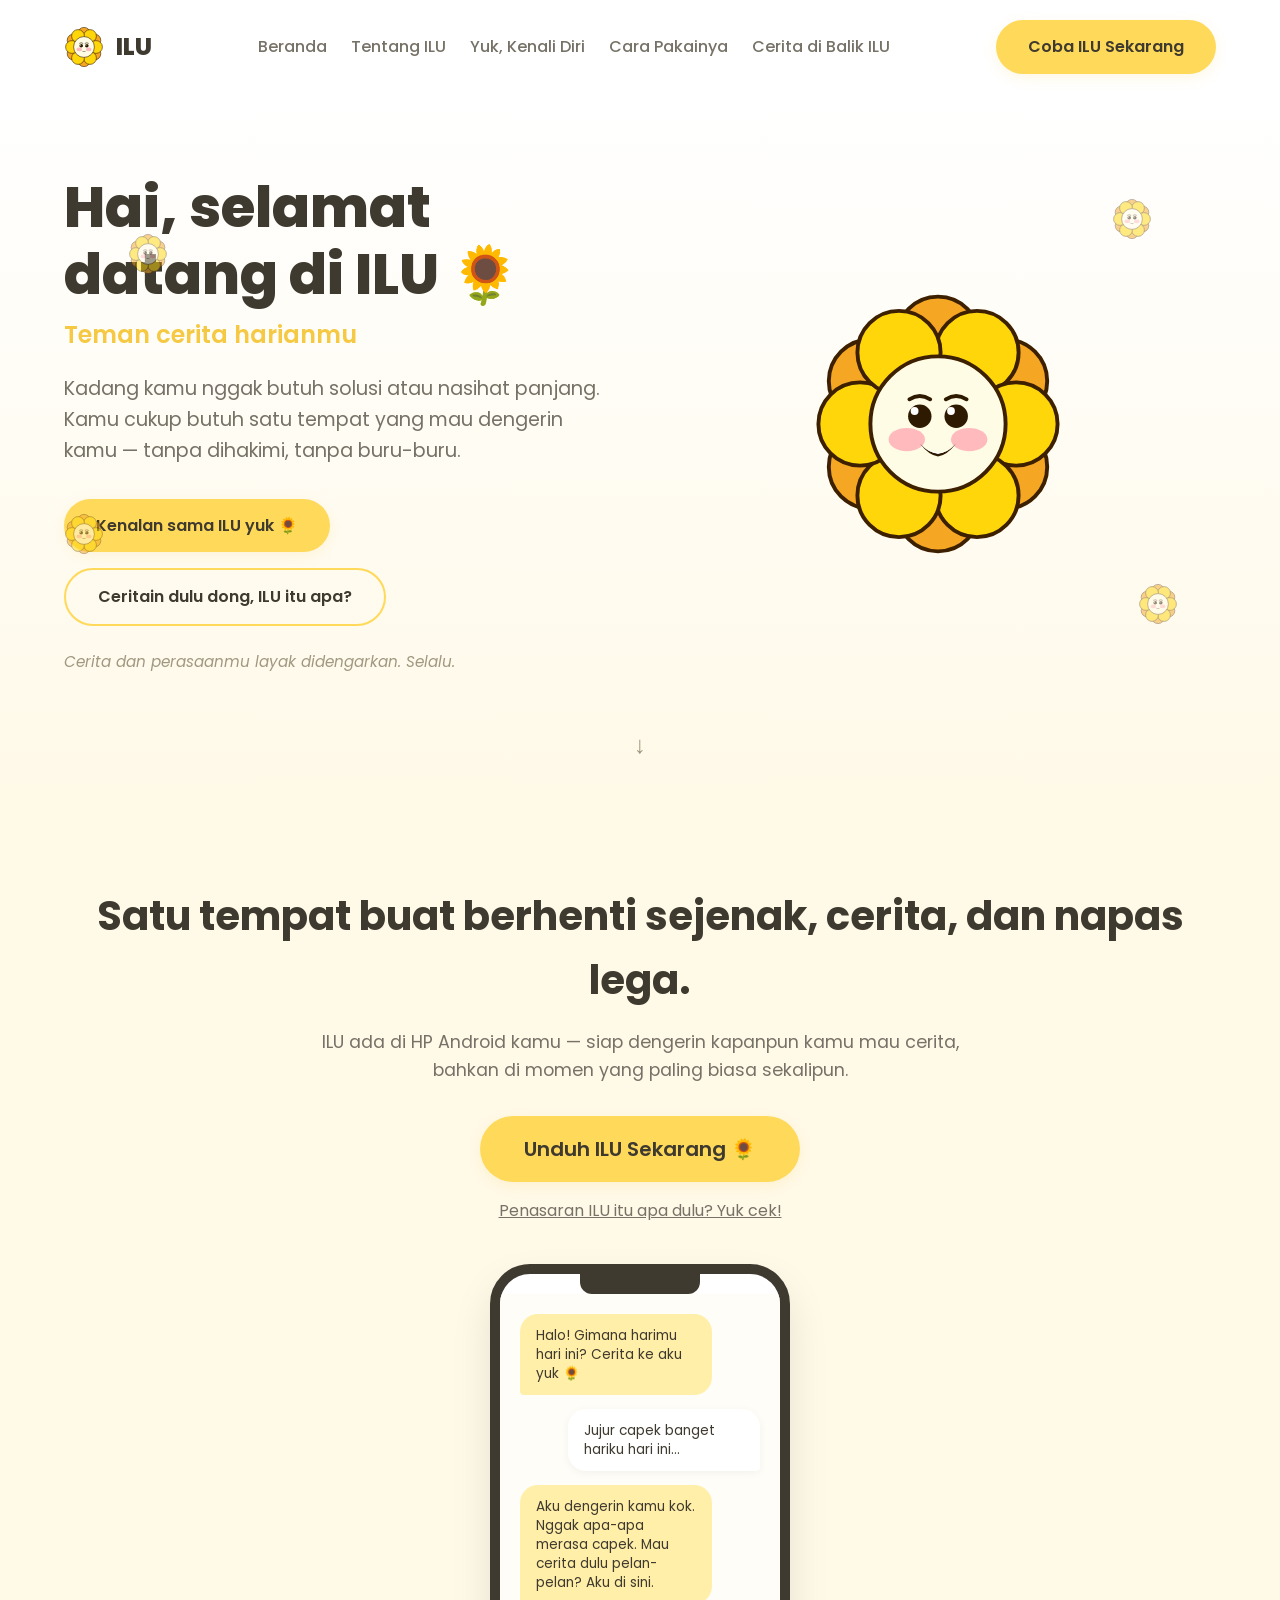
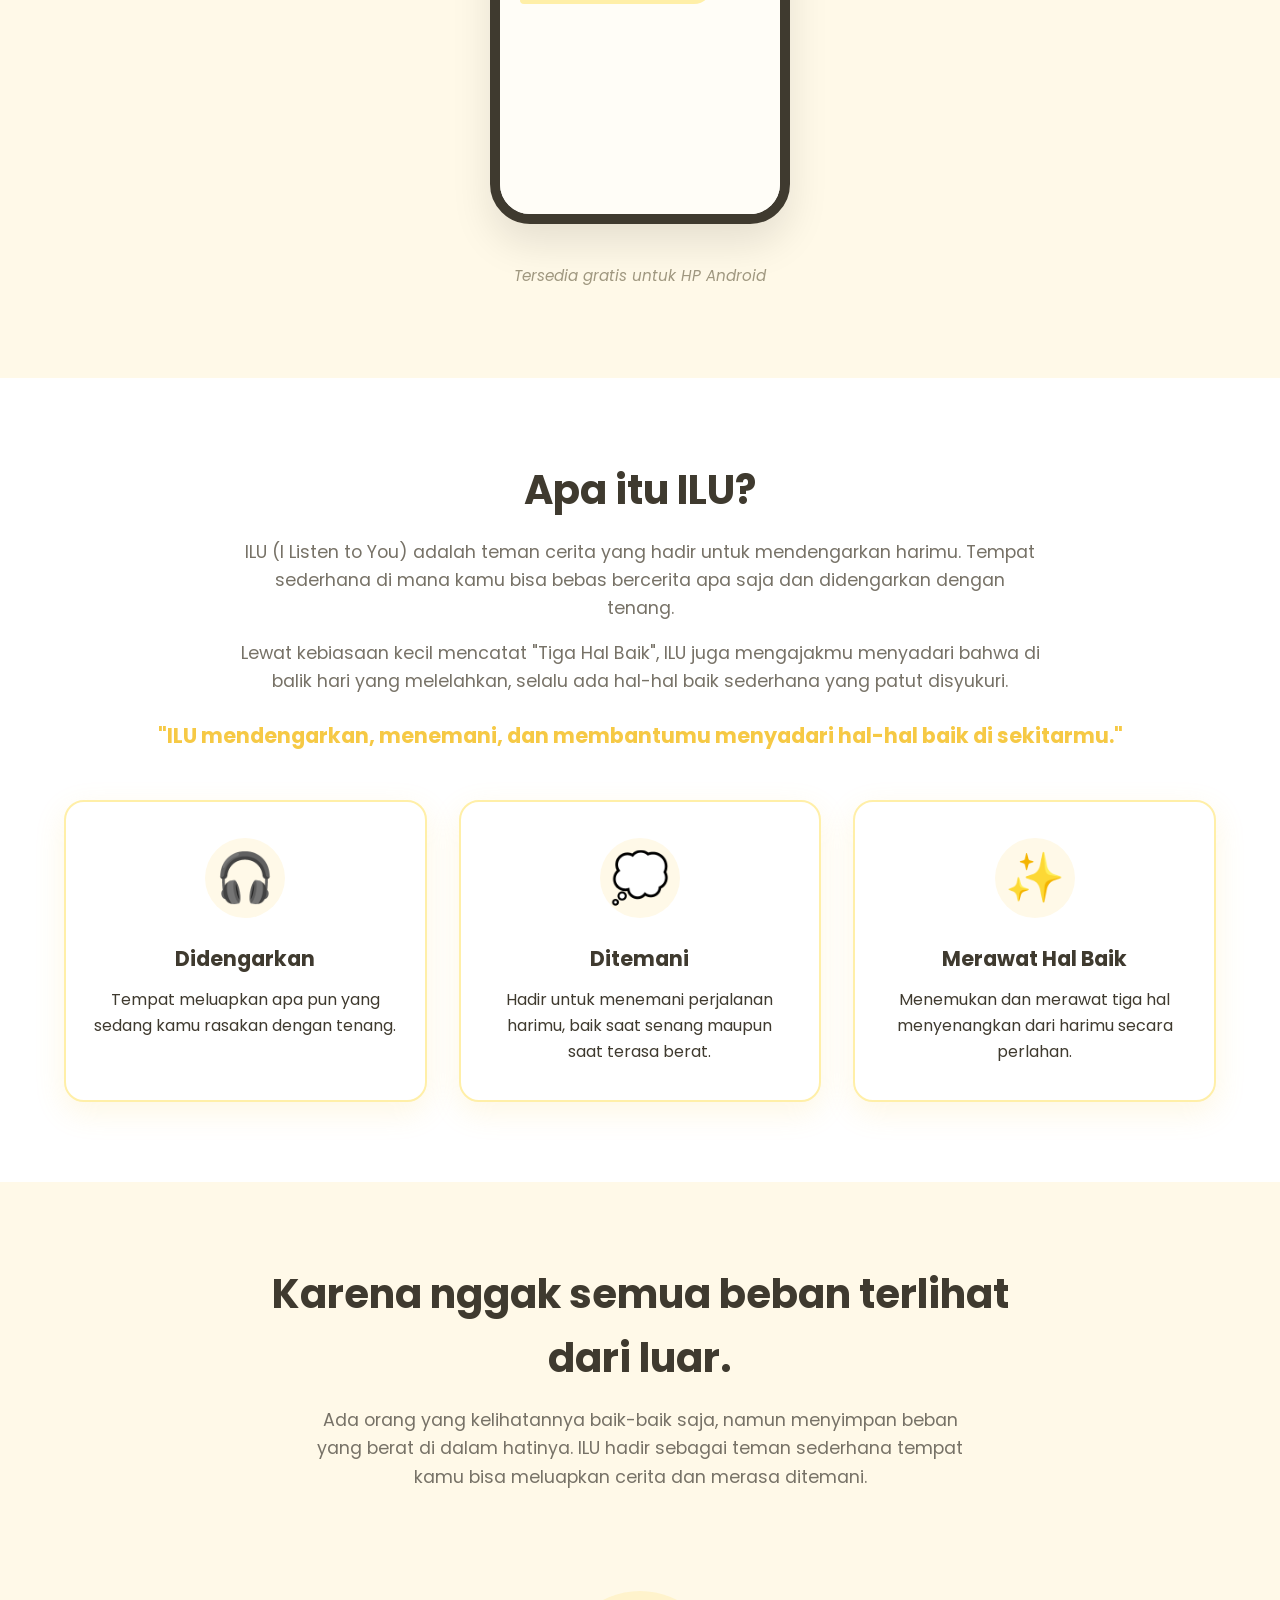
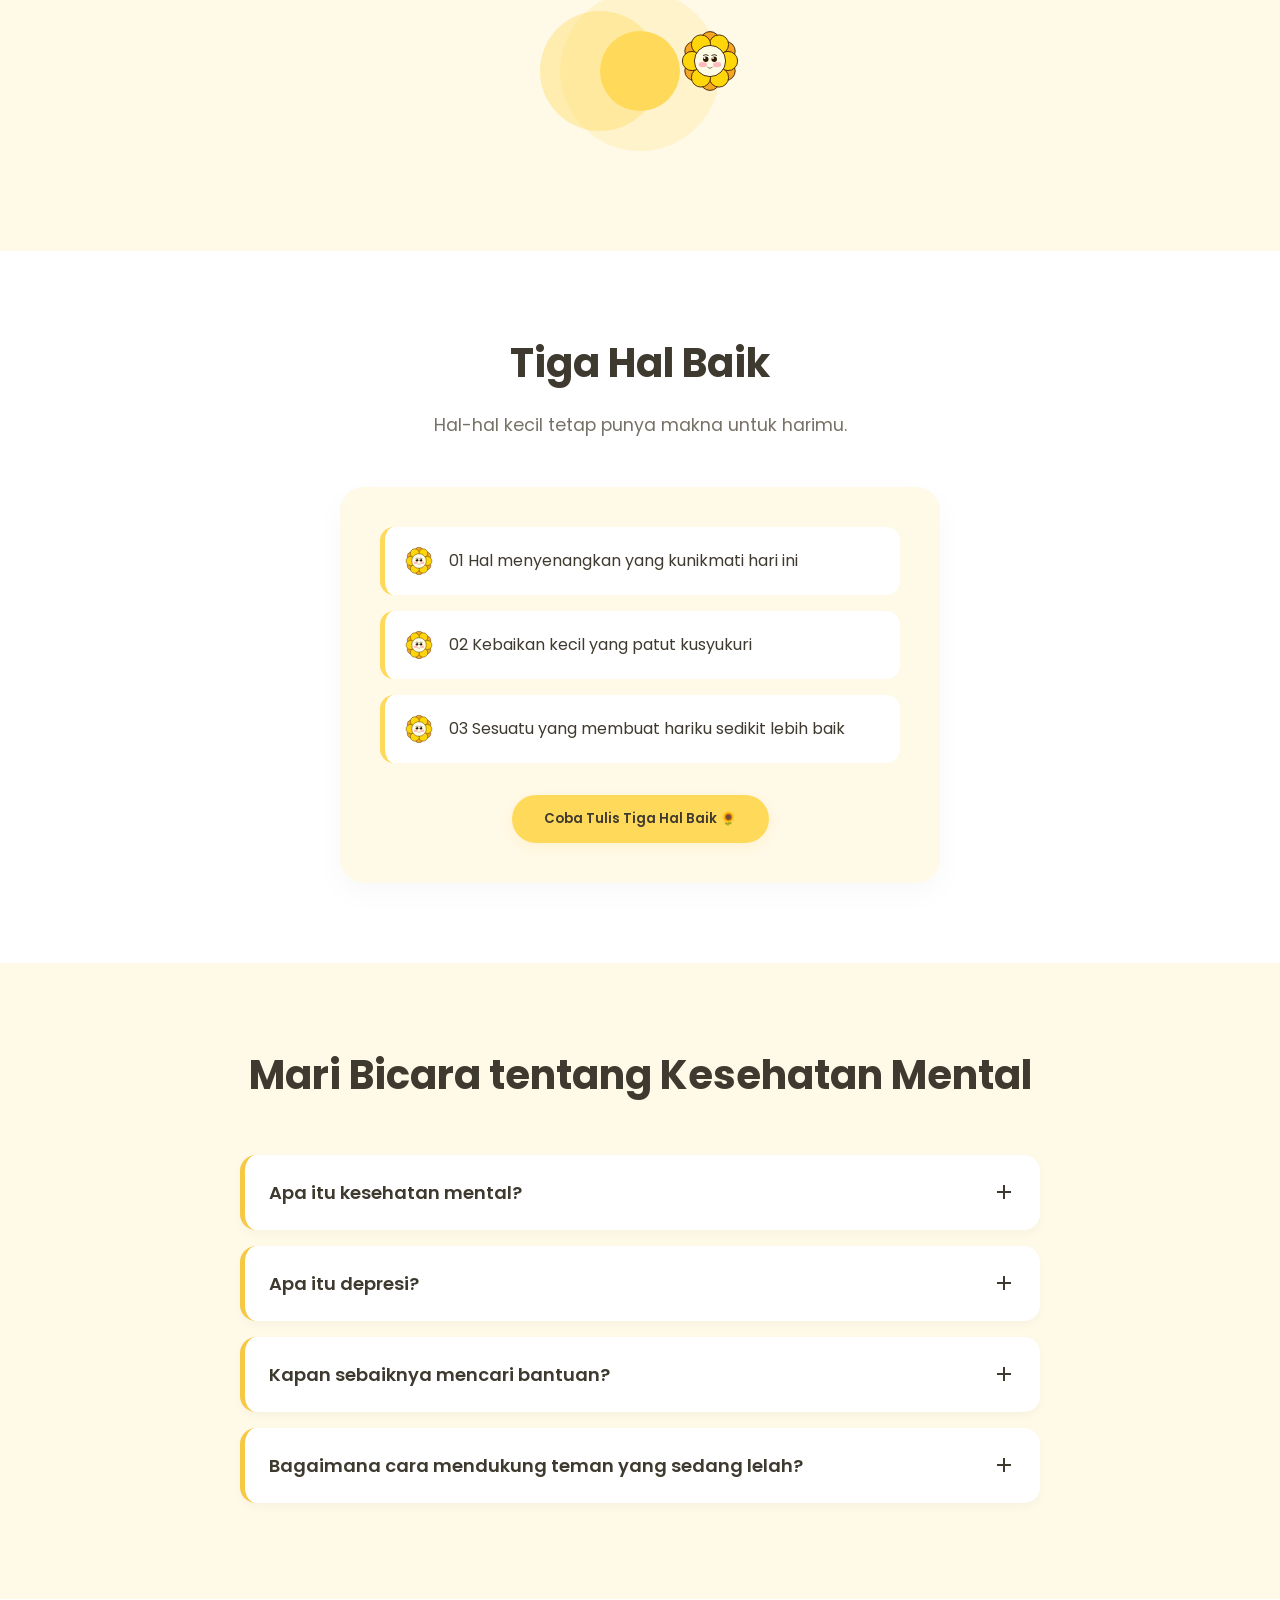
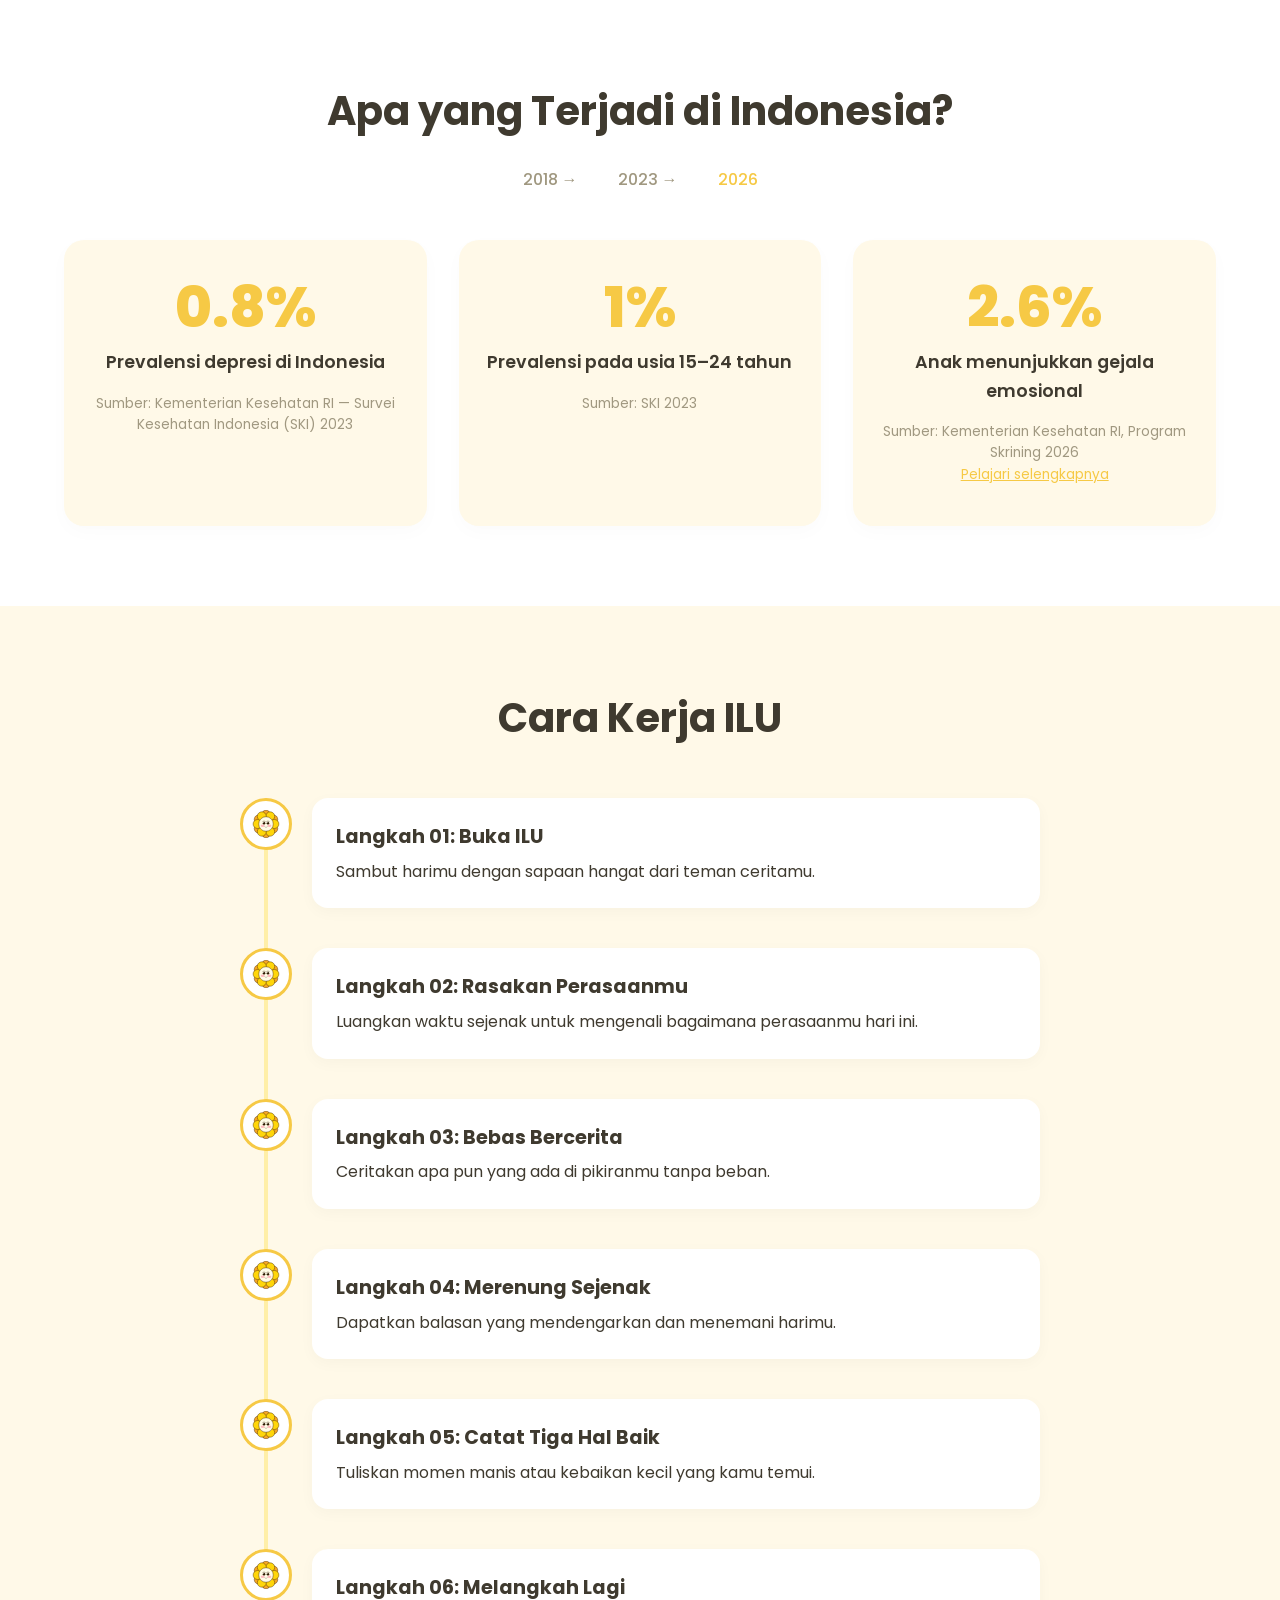
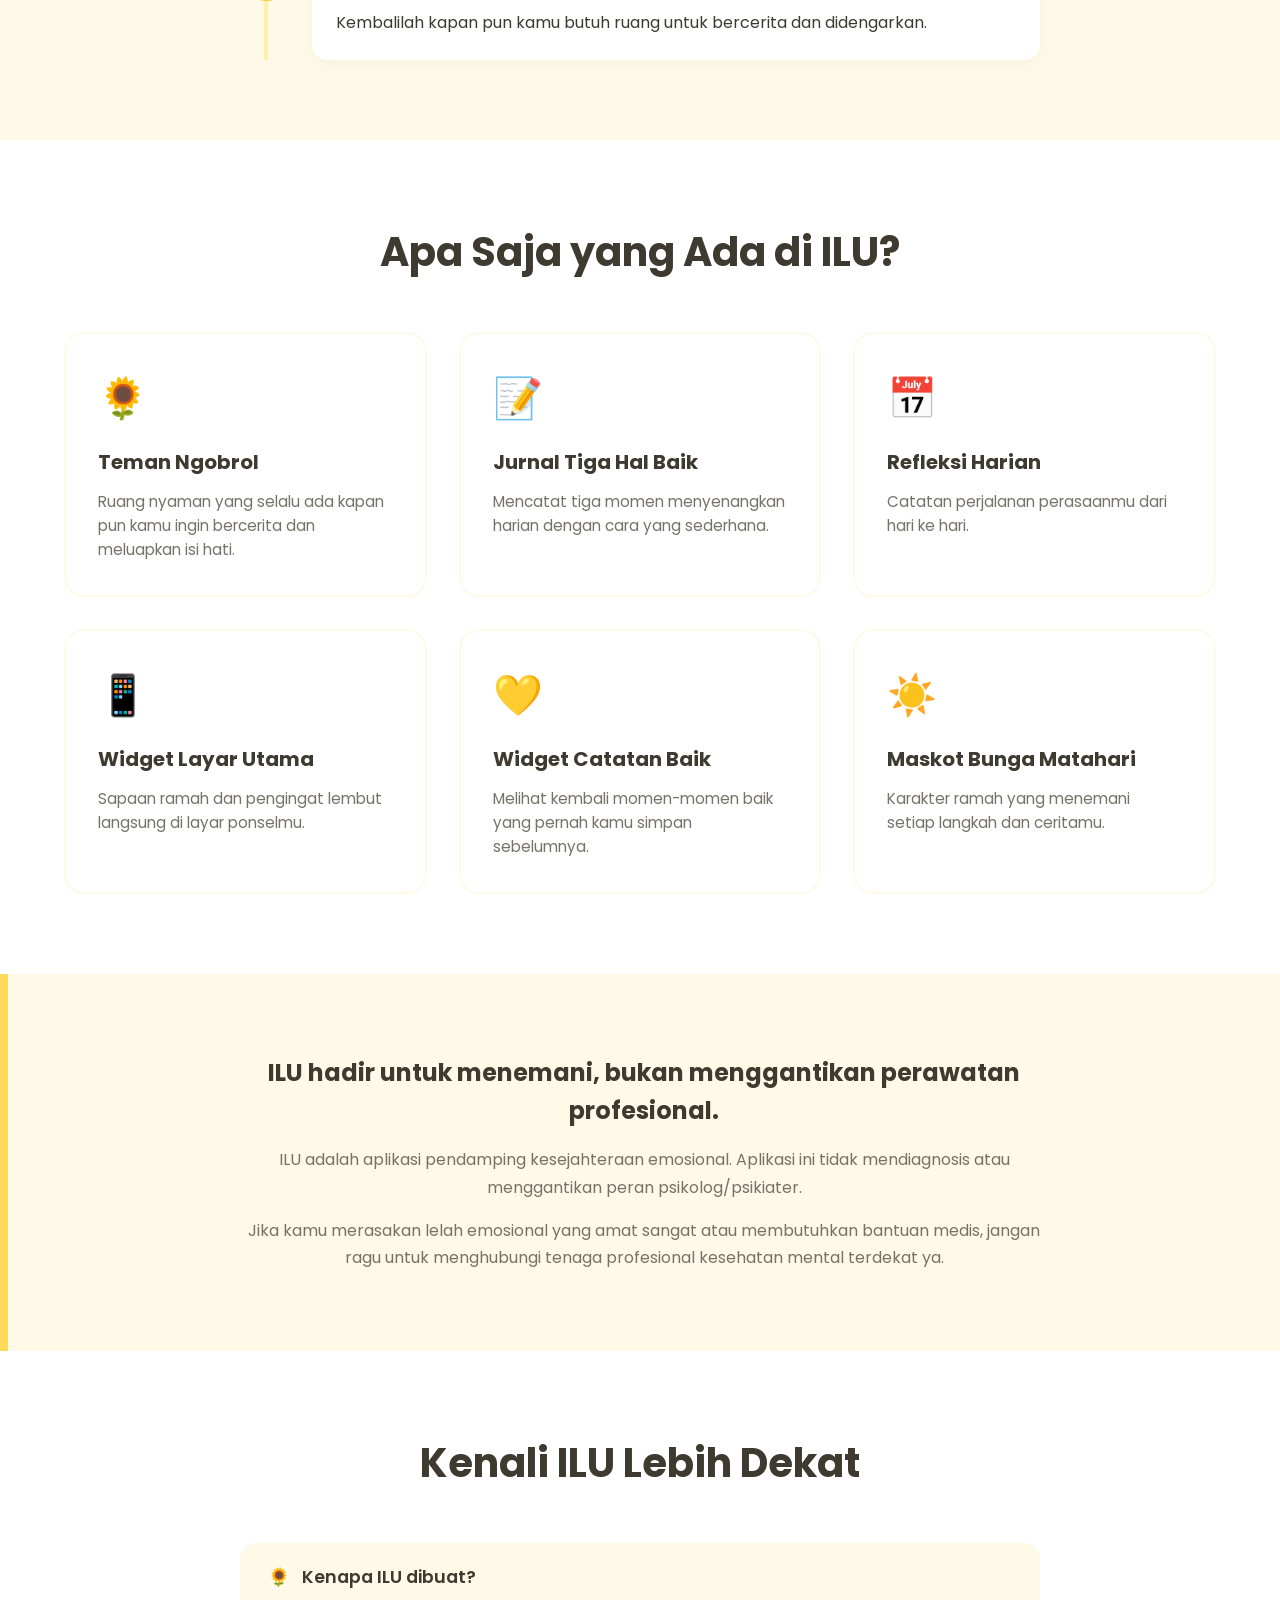
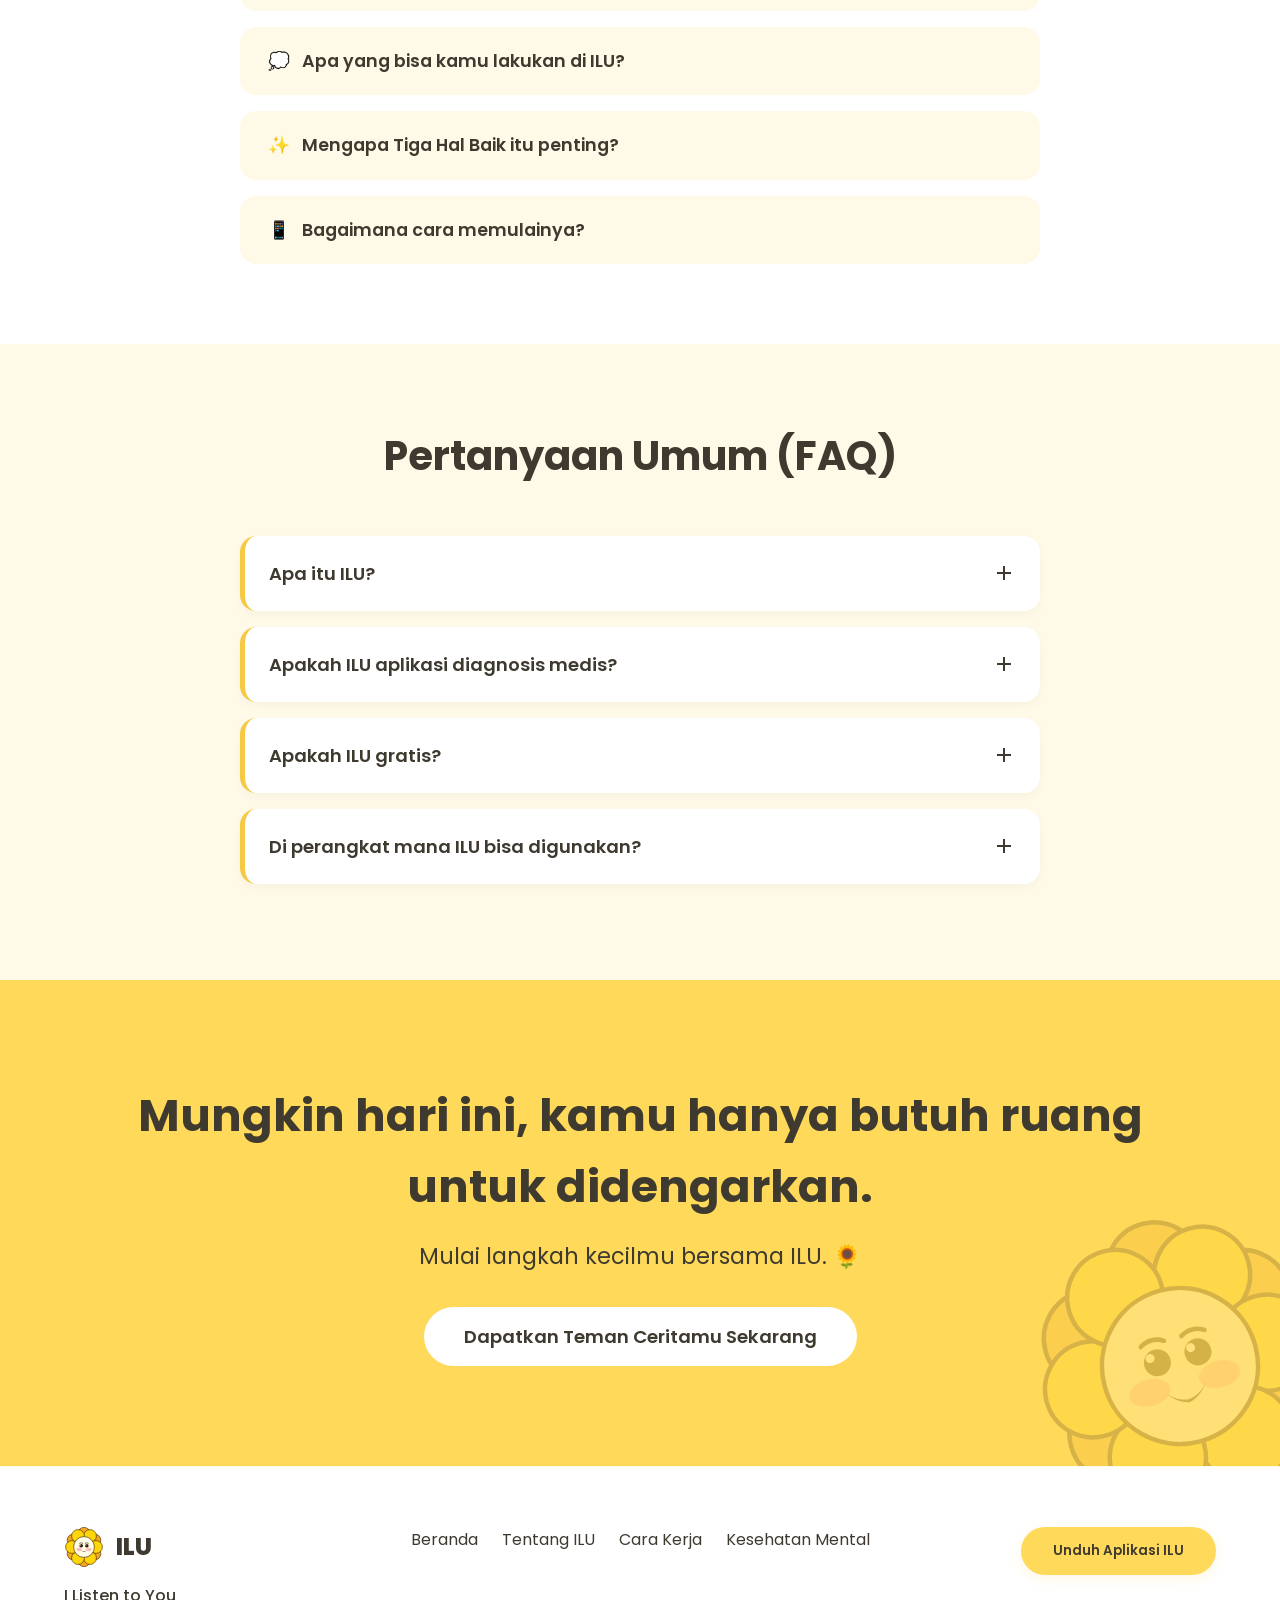
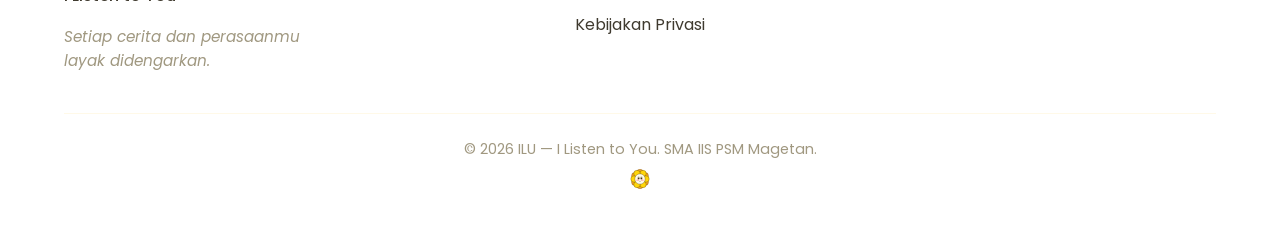
==== commit 03da9de2: "Update v15 (2.4) - Sederhanakan copy web dan perhalus bahasa AI agar nyaman dan alus" ====
--- a/web/index.html
+++ b/web/index.html
@@ -1119,27 +1119,27 @@
     <section id="what-is-ilu" class="what-is-ilu">
         <div class="container">
             <div class="section-header animate-on-scroll">
-                <h2 class="section-title">Sebenernya, ILU itu apa sih?</h2>
-                <p class="section-subtitle" style="max-width: 800px; margin-bottom: 16px;">ILU — singkatan dari I Listen to You — adalah teman cerita digital yang hadir buat kamu. Bukan aplikasi yang rewel, bukan yang judgemental. ILU cuma mau dengerin harimu, sesimpel itu.</p>
-                <p class="section-subtitle" style="max-width: 800px;">Ada juga fitur kecil yang namanya "Tiga Hal Baik" — di mana kamu diajak nulis tiga hal menyenangkan dari harimu, sebesar atau sekecil apapun itu.</p>
-                <span class="highlight-phrase">"ILU dengerin. ILU nemenin. ILU bantu kamu lihat bahwa harimu selalu punya hal baik."</span>
+                <h2 class="section-title">Apa itu ILU?</h2>
+                <p class="section-subtitle" style="max-width: 800px; margin-bottom: 16px;">ILU (I Listen to You) adalah teman cerita yang hadir untuk mendengarkan harimu. Tempat sederhana di mana kamu bisa bebas bercerita apa saja dan didengarkan dengan tenang.</p>
+                <p class="section-subtitle" style="max-width: 800px;">Lewat kebiasaan kecil mencatat "Tiga Hal Baik", ILU juga mengajakmu menyadari bahwa di balik hari yang melelahkan, selalu ada hal-hal baik sederhana yang patut disyukuri.</p>
+                <span class="highlight-phrase">"ILU mendengarkan, menemani, dan membantumu menyadari hal-hal baik di sekitarmu."</span>
             </div>
 
             <div class="cards-grid">
                 <div class="info-card animate-on-scroll">
                     <div class="info-card-icon">🎧</div>
                     <h3>Didengarkan</h3>
-                    <p>Cerita apa aja yang lagi ada di pikiran dan hatimu — tanpa takut dihakimi atau disalahkan.</p>
+                    <p>Tempat meluapkan apa pun yang sedang kamu rasakan dengan tenang.</p>
                 </div>
                 <div class="info-card animate-on-scroll" style="transition-delay: 0.1s">
                     <div class="info-card-icon">💭</div>
-                    <h3>Nggak Sendirian</h3>
-                    <p>ILU selalu ada buat nemenin hari-harimu, baik yang seru maupun yang berat sekalipun.</p>
+                    <h3>Ditemani</h3>
+                    <p>Hadir untuk menemani perjalanan harimu, baik saat senang maupun saat terasa berat.</p>
                 </div>
                 <div class="info-card animate-on-scroll" style="transition-delay: 0.2s">
                     <div class="info-card-icon">✨</div>
-                    <h3>Merayakan Hal Kecil</h3>
-                    <p>Belajar bersyukur bareng ILU lewat cara yang ringan — menemukan tiga hal baik dari harimu.</p>
+                    <h3>Merawat Hal Baik</h3>
+                    <p>Menemukan dan merawat tiga hal menyenangkan dari harimu secara perlahan.</p>
                 </div>
             </div>
         </div>
@@ -1150,7 +1150,7 @@
         <div class="container animate-on-scroll">
             <div class="why-content">
                 <h2 class="section-title">Karena nggak semua beban terlihat dari luar.</h2>
-                <p class="section-subtitle">Ada orang yang kelihatannya baik-baik aja — masih bisa senyum, masih aktif, masih ketawa. Tapi di dalam, ada sesuatu yang berat banget. ILU hadir buat jadi ruang kecil yang hangat, tempat siapapun boleh berhenti sejenak dan merasa ditemani.</p>
+                <p class="section-subtitle">Ada orang yang kelihatannya baik-baik saja, namun menyimpan beban yang berat di dalam hatinya. ILU hadir sebagai teman sederhana tempat kamu bisa meluapkan cerita dan merasa ditemani.</p>
             </div>
             
             <div class="abstract-illustration">
@@ -1169,7 +1169,7 @@
         <div class="container">
             <div class="section-header animate-on-scroll">
                 <h2 class="section-title">Tiga Hal Baik</h2>
-                <p class="section-subtitle">Hal-hal kecil tetap punya makna besar untuk harimu.</p>
+                <p class="section-subtitle">Hal-hal kecil tetap punya makna untuk harimu.</p>
             </div>
 
             <div class="tgt-demo animate-on-scroll" id="tgt-demo">
@@ -1188,7 +1188,7 @@
                     </div>
                     
                     <div style="text-align: center; margin-top: 32px;">
-                        <button class="btn btn-primary" id="btn-start-tgt">Coba Tulis Refleksi Kecil 🌻</button>
+                        <button class="btn btn-primary" id="btn-start-tgt">Coba Tulis Tiga Hal Baik 🌻</button>
                     </div>
                 </div>
 
@@ -1201,7 +1201,7 @@
                 </div>
 
                 <div class="tgt-success" id="tgt-success">
-                    <h3 style="color: var(--text-dark); margin-bottom: 16px;">Lihat deh. Kamu berhasil menemukan tiga hal baik hari ini! 🌻</h3>
+                    <h3 style="color: var(--text-dark); margin-bottom: 16px;">Kamu berhasil menemukan tiga hal baik hari ini 🌻</h3>
                     <svg class="mascot-float" style="width: 80px; height: 80px; margin: 0 auto;"><use href="#sunflower-mascot"></use></svg>
                 </div>
             </div>
@@ -1305,42 +1305,42 @@
                     <div class="timeline-icon"><svg><use href="#sunflower-mascot"></use></svg></div>
                     <div class="timeline-content">
                         <h4>Langkah 01: Buka ILU</h4>
-                        <p>Sambut harimu dengan ucapan hangat dari teman ceritamu.</p>
+                        <p>Sambut harimu dengan sapaan hangat dari teman ceritamu.</p>
                     </div>
                 </div>
                 <div class="timeline-item animate-on-scroll">
                     <div class="timeline-icon"><svg><use href="#sunflower-mascot"></use></svg></div>
                     <div class="timeline-content">
                         <h4>Langkah 02: Rasakan Perasaanmu</h4>
-                        <p>Luangkan detik untuk menyadari bagaimana perasaanmu hari ini.</p>
+                        <p>Luangkan waktu sejenak untuk mengenali bagaimana perasaanmu hari ini.</p>
                     </div>
                 </div>
                 <div class="timeline-item animate-on-scroll">
                     <div class="timeline-icon"><svg><use href="#sunflower-mascot"></use></svg></div>
                     <div class="timeline-content">
                         <h4>Langkah 03: Bebas Bercerita</h4>
-                        <p>Tuangkan pikiran dan keluh kesahmu di ruang percakapan yang aman.</p>
+                        <p>Ceritakan apa pun yang ada di pikiranmu tanpa beban.</p>
                     </div>
                 </div>
                 <div class="timeline-item animate-on-scroll">
                     <div class="timeline-icon"><svg><use href="#sunflower-mascot"></use></svg></div>
                     <div class="timeline-content">
                         <h4>Langkah 04: Merenung Sejenak</h4>
-                        <p>Dapatkan balasan hangat dan perhatian penuh dari ILU.</p>
+                        <p>Dapatkan balasan yang mendengarkan dan menemani harimu.</p>
                     </div>
                 </div>
                 <div class="timeline-item animate-on-scroll">
                     <div class="timeline-icon"><svg><use href="#sunflower-mascot"></use></svg></div>
                     <div class="timeline-content">
                         <h4>Langkah 05: Catat Tiga Hal Baik</h4>
-                        <p>Tuliskan momen manis atau kebaikan kecil dari harimu.</p>
+                        <p>Tuliskan momen manis atau kebaikan kecil yang kamu temui.</p>
                     </div>
                 </div>
                 <div class="timeline-item animate-on-scroll">
                     <div class="timeline-icon"><svg><use href="#sunflower-mascot"></use></svg></div>
                     <div class="timeline-content">
-                        <h4>Langkah 06: Tetap Melangkah</h4>
-                        <p>Kembalilah kapan pun kamu butuh tempat untuk rehat dan didengarkan.</p>
+                        <h4>Langkah 06: Melangkah Lagi</h4>
+                        <p>Kembalilah kapan pun kamu butuh ruang untuk bercerita dan didengarkan.</p>
                     </div>
                 </div>
             </div>
@@ -1356,14 +1356,14 @@
             
             <div class="feature-grid">
                 <div class="feature-card animate-on-scroll">
-                    <div class="feature-icon">🤖</div>
-                    <h3>Teman Ngobrol AI</h3>
-                    <p>Ruang obrolan hangat yang selalu siap mendengarkan cerita dan keluh kesahmu.</p>
+                    <div class="feature-icon">🌻</div>
+                    <h3>Teman Ngobrol</h3>
+                    <p>Ruang nyaman yang selalu ada kapan pun kamu ingin bercerita dan meluapkan isi hati.</p>
                 </div>
                 <div class="feature-card animate-on-scroll" style="transition-delay: 0.1s">
-                    <div class="feature-icon">🌻</div>
+                    <div class="feature-icon">📝</div>
                     <h3>Jurnal Tiga Hal Baik</h3>
-                    <p>Metode refleksi rasa syukur harian yang simpel dan menenangkan.</p>
+                    <p>Mencatat tiga momen menyenangkan harian dengan cara yang sederhana.</p>
                 </div>
                 <div class="feature-card animate-on-scroll" style="transition-delay: 0.2s">
                     <div class="feature-icon">📅</div>
@@ -1373,17 +1373,17 @@
                 <div class="feature-card animate-on-scroll">
                     <div class="feature-icon">📱</div>
                     <h3>Widget Layar Utama</h3>
-                    <p>Sapaan ramah dan pengingat hangat langsung di HP kamu.</p>
+                    <p>Sapaan ramah dan pengingat lembut langsung di layar ponselmu.</p>
                 </div>
                 <div class="feature-card animate-on-scroll" style="transition-delay: 0.1s">
                     <div class="feature-icon">💛</div>
                     <h3>Widget Catatan Baik</h3>
-                    <p>Intipan cepat momen positif yang pernah kamu simpan.</p>
+                    <p>Melihat kembali momen-momen baik yang pernah kamu simpan sebelumnya.</p>
                 </div>
                 <div class="feature-card animate-on-scroll" style="transition-delay: 0.2s">
                     <div class="feature-icon">☀️</div>
                     <h3>Maskot Bunga Matahari</h3>
-                    <p>Identitas visual yang ceria, hangat, dan siap menemani harimu.</p>
+                    <p>Karakter ramah yang menemani setiap langkah dan ceritamu.</p>
                 </div>
             </div>
         </div>
@@ -1410,10 +1410,10 @@
             <div class="journey-flow animate-on-scroll">
                 <div class="journey-item">
                     <div class="journey-header">
-                        <span>🌻</span> Mengapa kami membuat ILU?
+                        <span>🌻</span> Kenapa ILU dibuat?
                     </div>
                     <div class="journey-desc">
-                        Kami ingin menghadirkan ruang aman tanpa penghakiman tempat siapa pun bisa berhenti sejenak untuk bernapas. ILU lahir dari kesadaran bahwa terkadang bentuk dukungan terbaik adalah hadir dan mendengarkan.
+                        Kadang hal yang paling kita butuhkan sebenarnya sederhana: didengarkan. ILU hadir agar kamu selalu punya teman untuk berbagi cerita di hari-hari yang melelahkan.
                     </div>
                 </div>
                 <div class="journey-item">
@@ -1421,15 +1421,15 @@
                         <span>💭</span> Apa yang bisa kamu lakukan di ILU?
                     </div>
                     <div class="journey-desc">
-                        Di dalam ILU, kamu bisa bebas curhat, merapikan pikiran yang acak-adut, dan mencatat momen manis harimu. Tanpa paksaan untuk harus selalu ceria.
+                        Kamu bisa menceritakan apa pun yang sedang berkecamuk di pikiranmu, atau mencatat hal-hal menyenangkan kecil yang kamu alami hari ini.
                     </div>
                 </div>
                 <div class="journey-item">
                     <div class="journey-header">
-                        <span>✨</span> Mengapa rasa syukur itu penting?
+                        <span>✨</span> Mengapa Tiga Hal Baik itu penting?
                     </div>
                     <div class="journey-desc">
-                        Bersyukur bukan berarti mengabaikan rasa lelah. Ini adalah latihan lembut untuk melatih pikiran kita agar tetap bisa menyadari percikan kebaikan kecil di tengah hari yang berat.
+                        Bukan untuk memaksa diri selalu positif, tapi membantu kita menyadari bahwa selalu ada hal kecil yang menyenangkan di tengah hari yang sibuk.
                     </div>
                 </div>
                 <div class="journey-item">
@@ -1437,7 +1437,7 @@
                         <span>📱</span> Bagaimana cara memulainya?
                     </div>
                     <div class="journey-desc">
-                        Download aplikasi ILU, isi nama panggilannmu, dan kamu bisa langsung mengobrol santai kapan saja kamu butuh teman cerita.
+                        Cukup unduh aplikasinya, masukkan nama panggilanmu, dan kamu bisa langsung mengobrol santai kapan saja.
                     </div>
                 </div>
             </div>
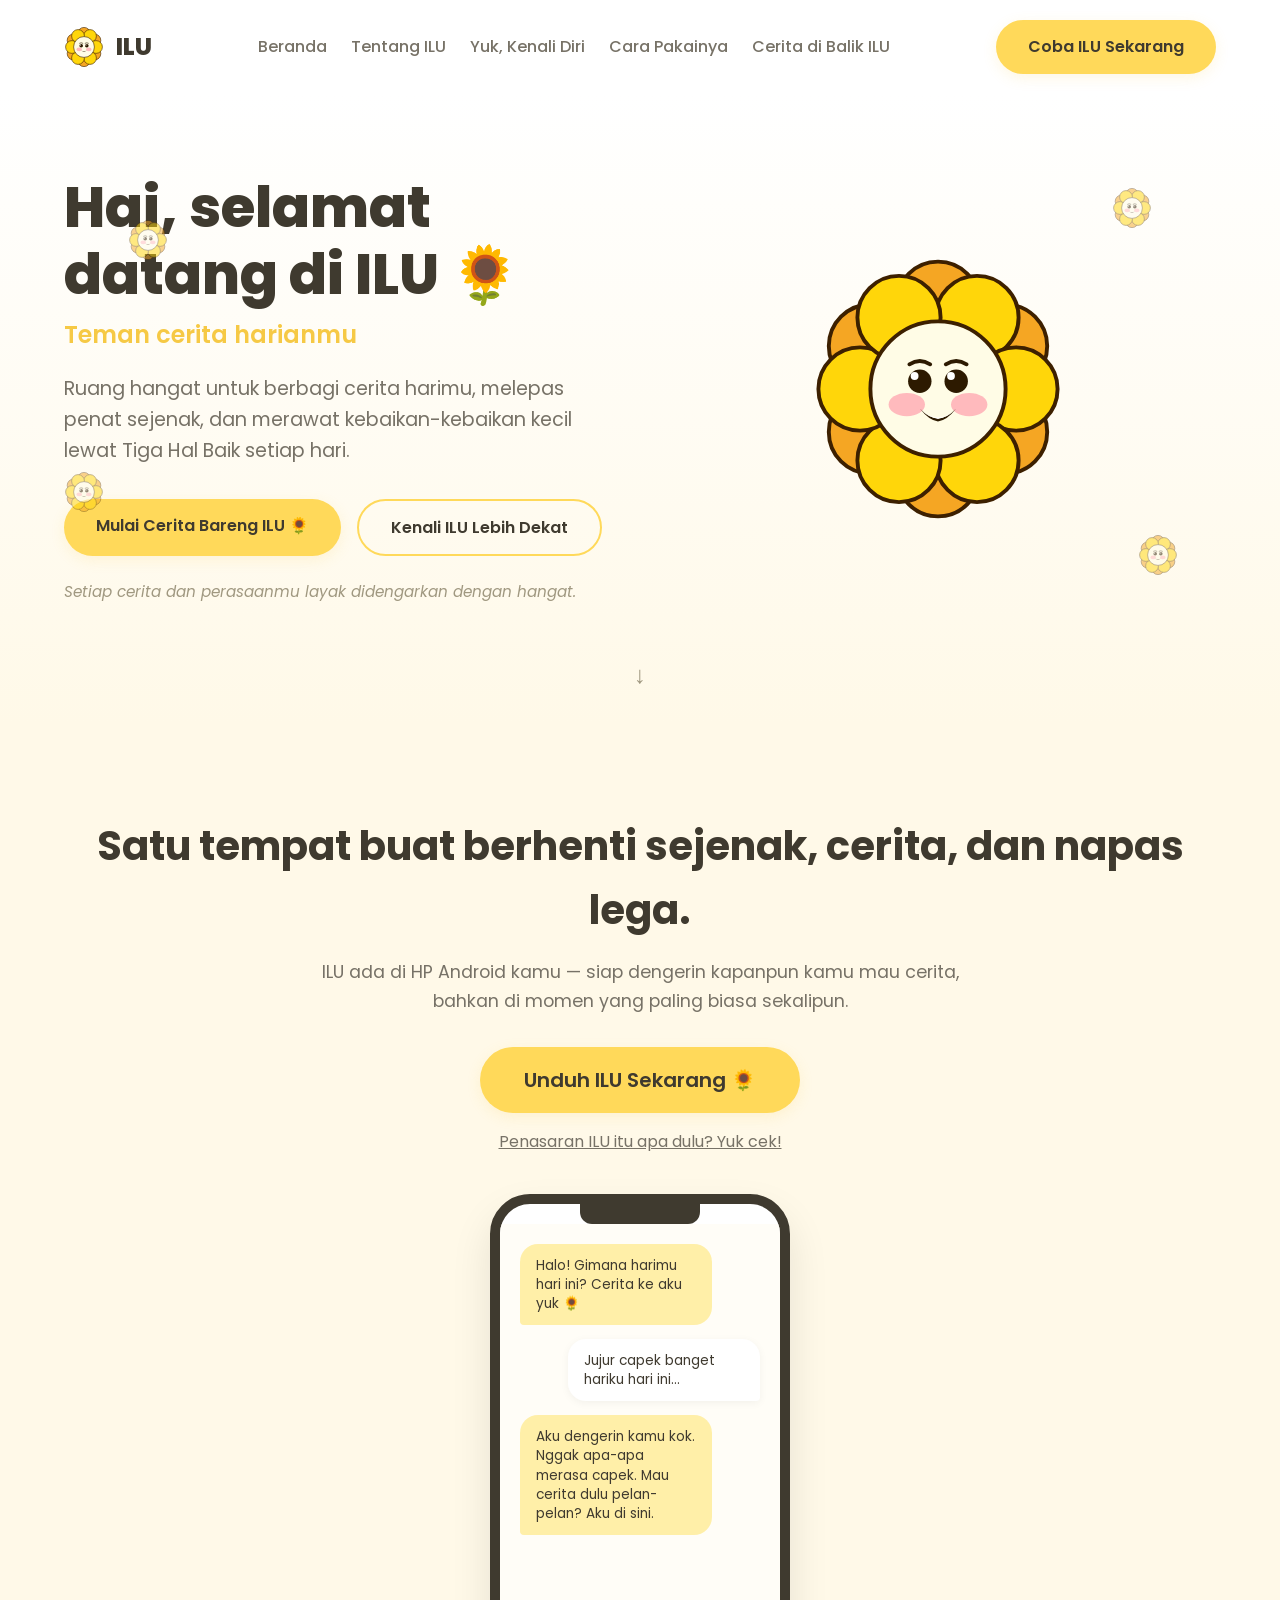
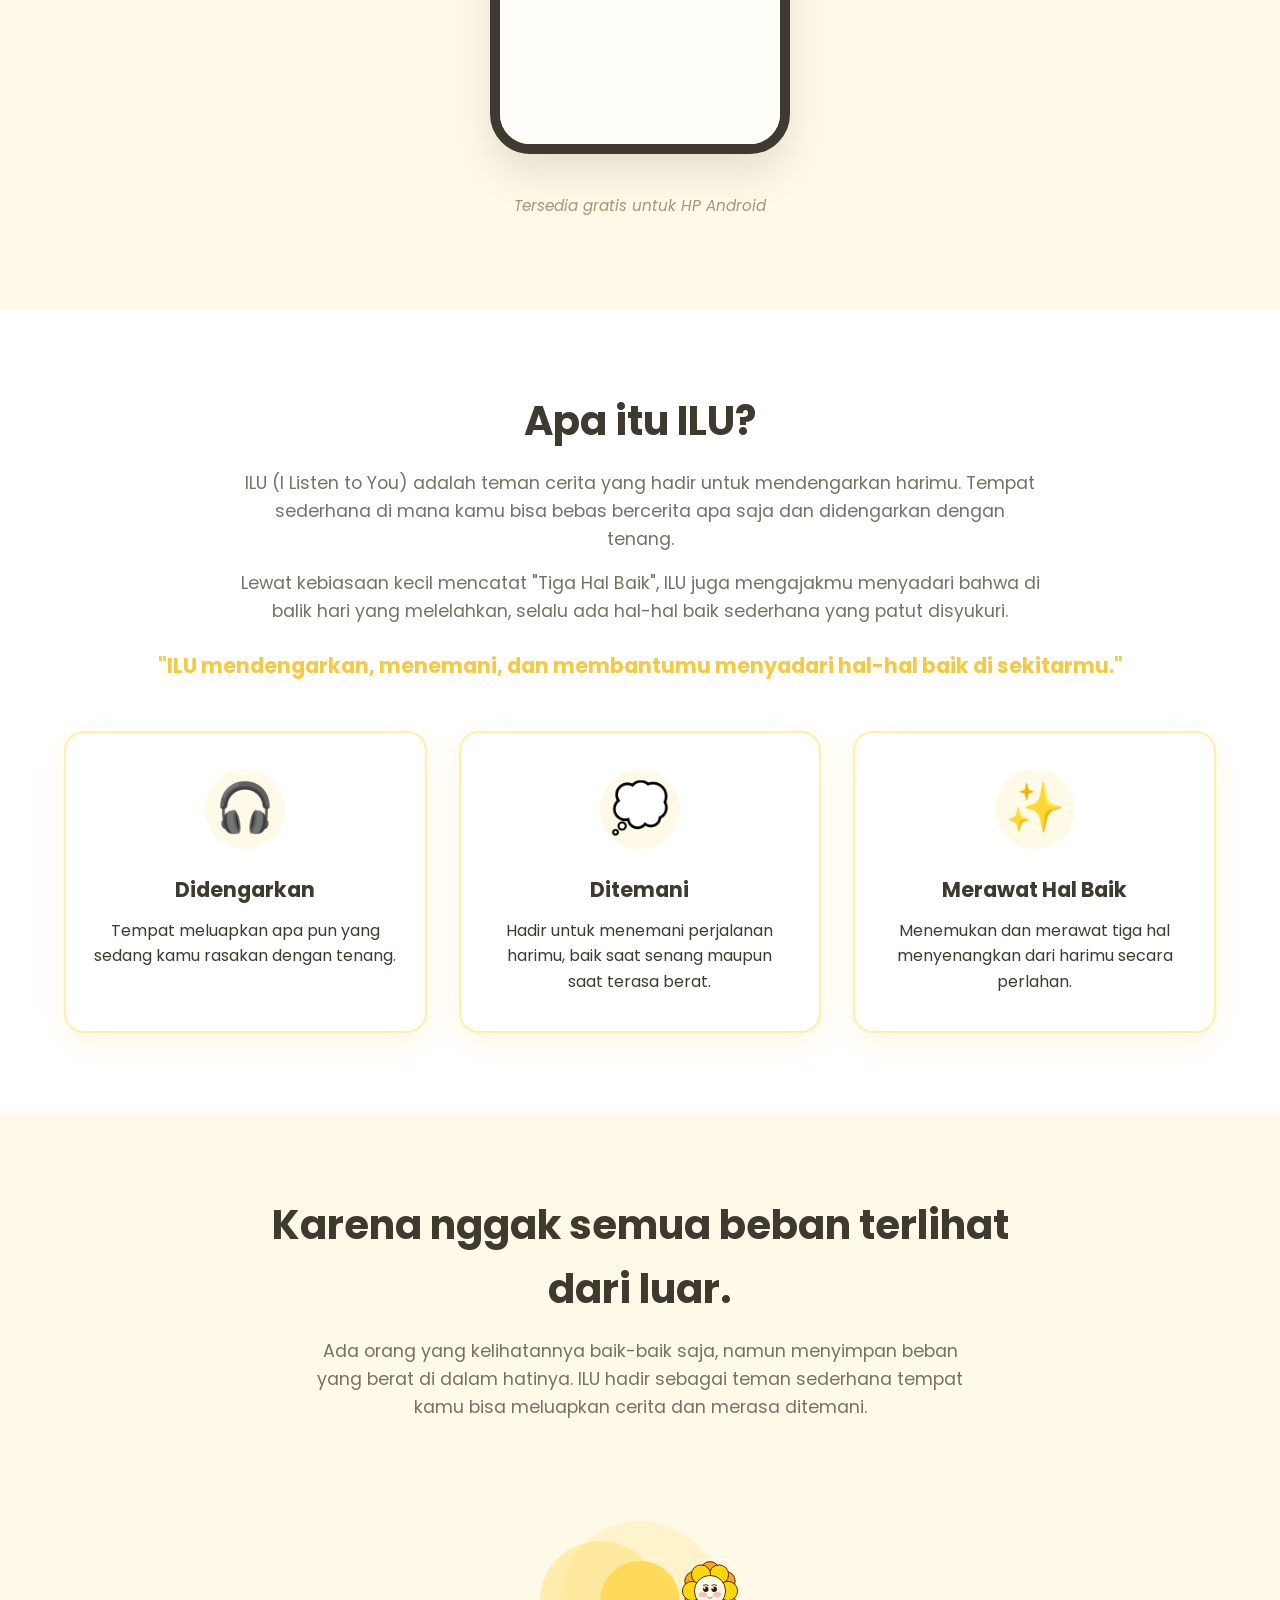
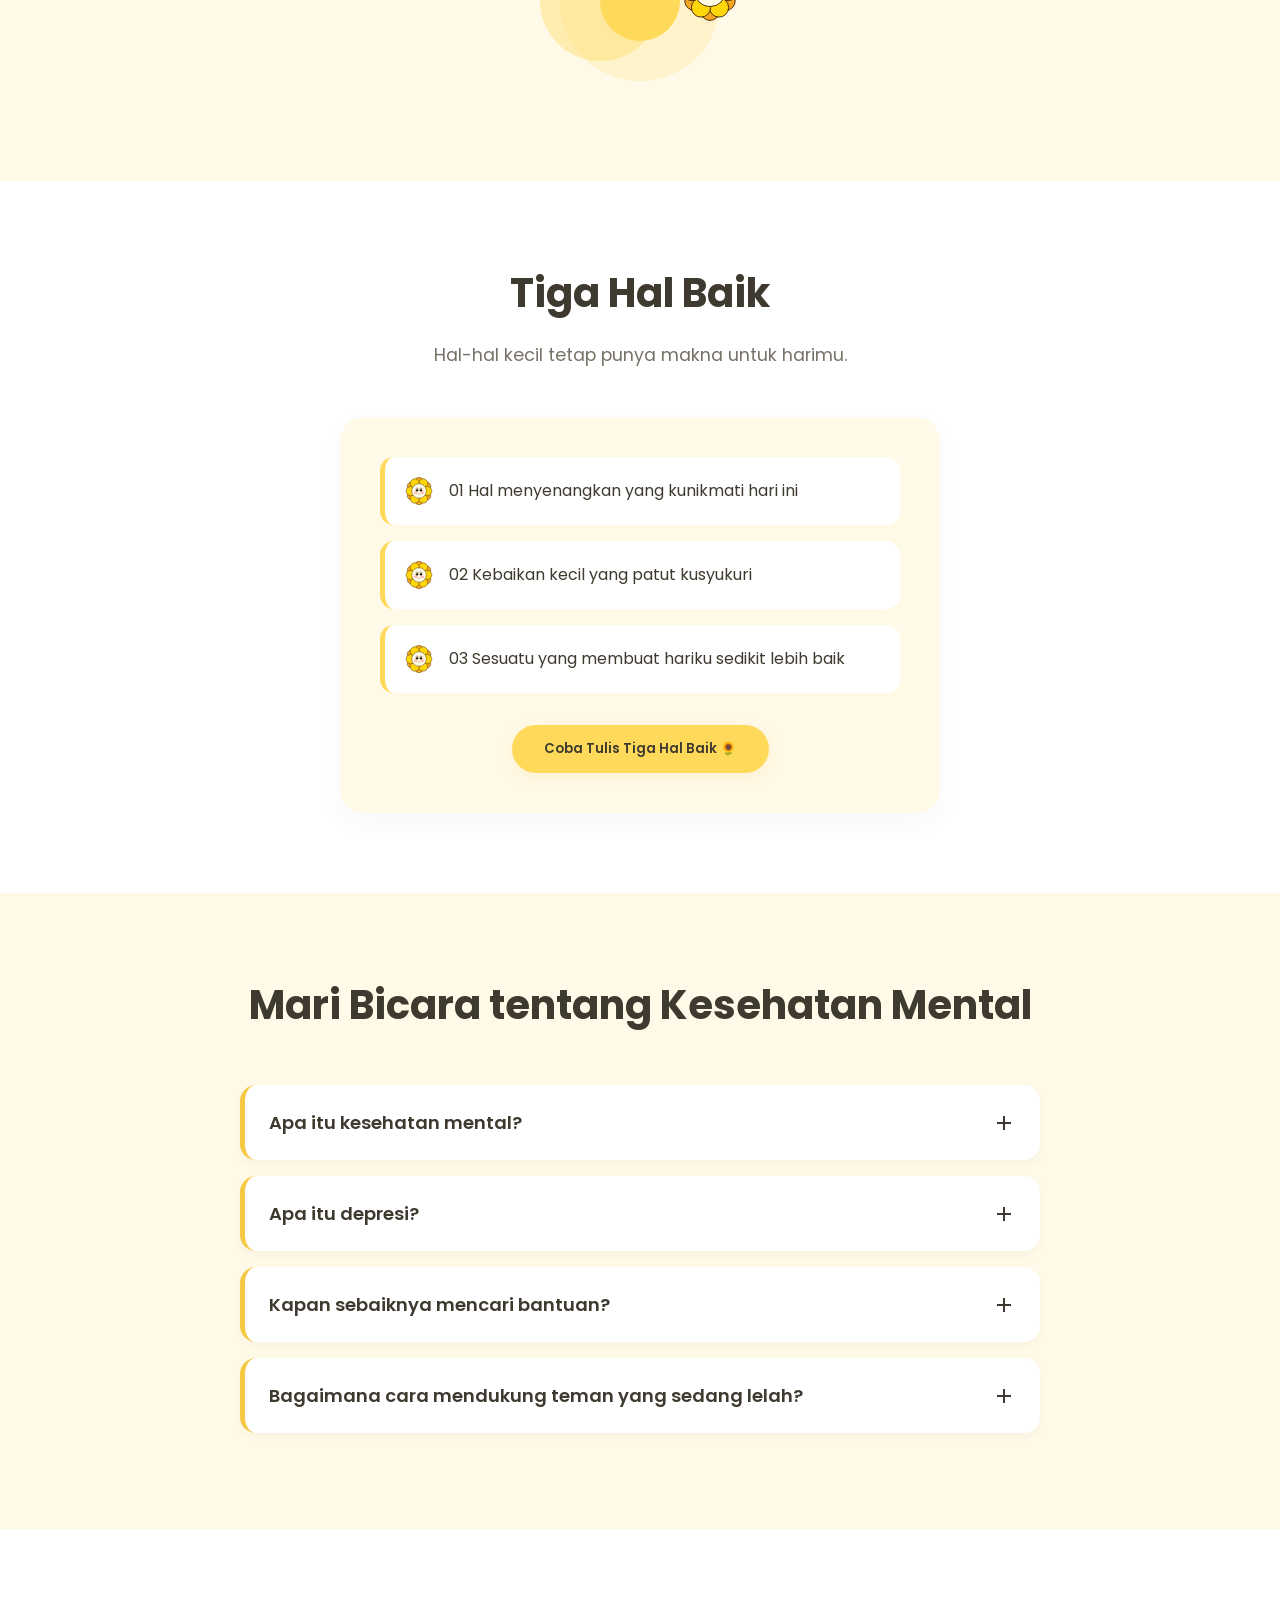
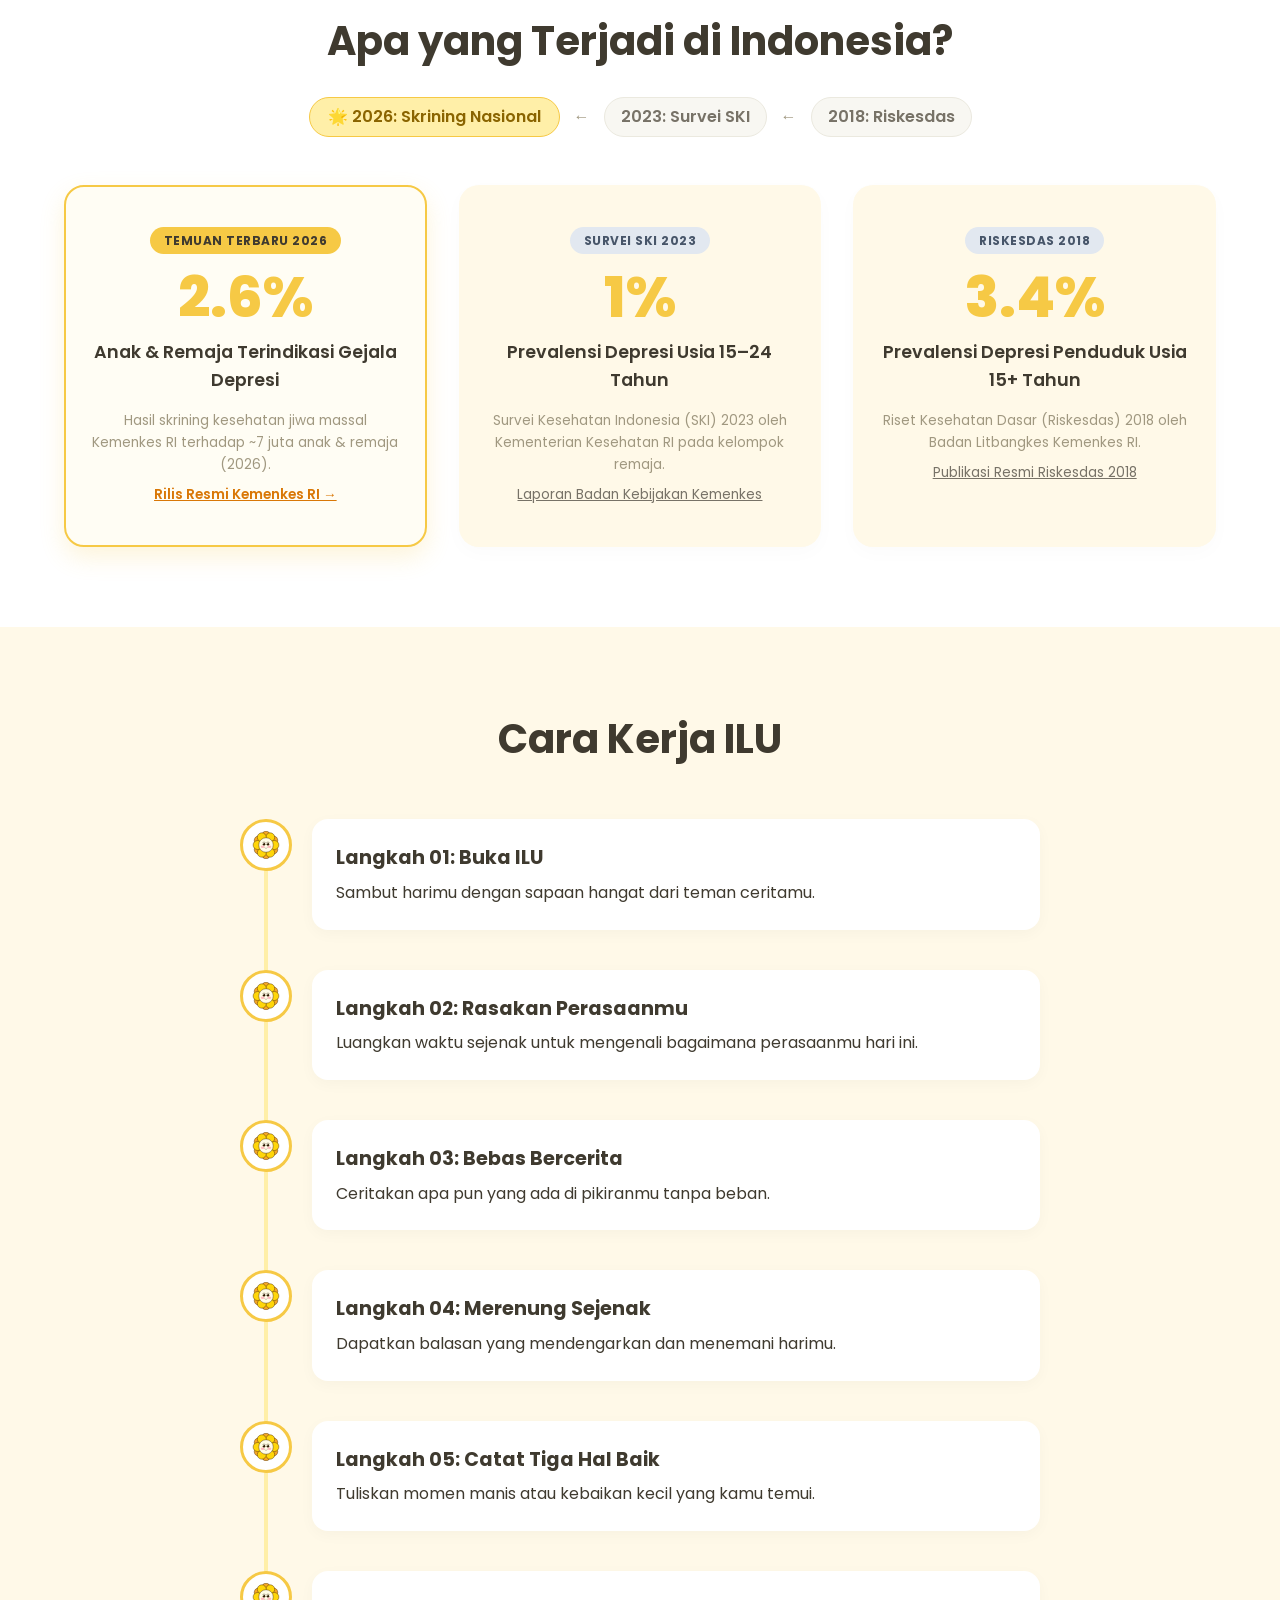
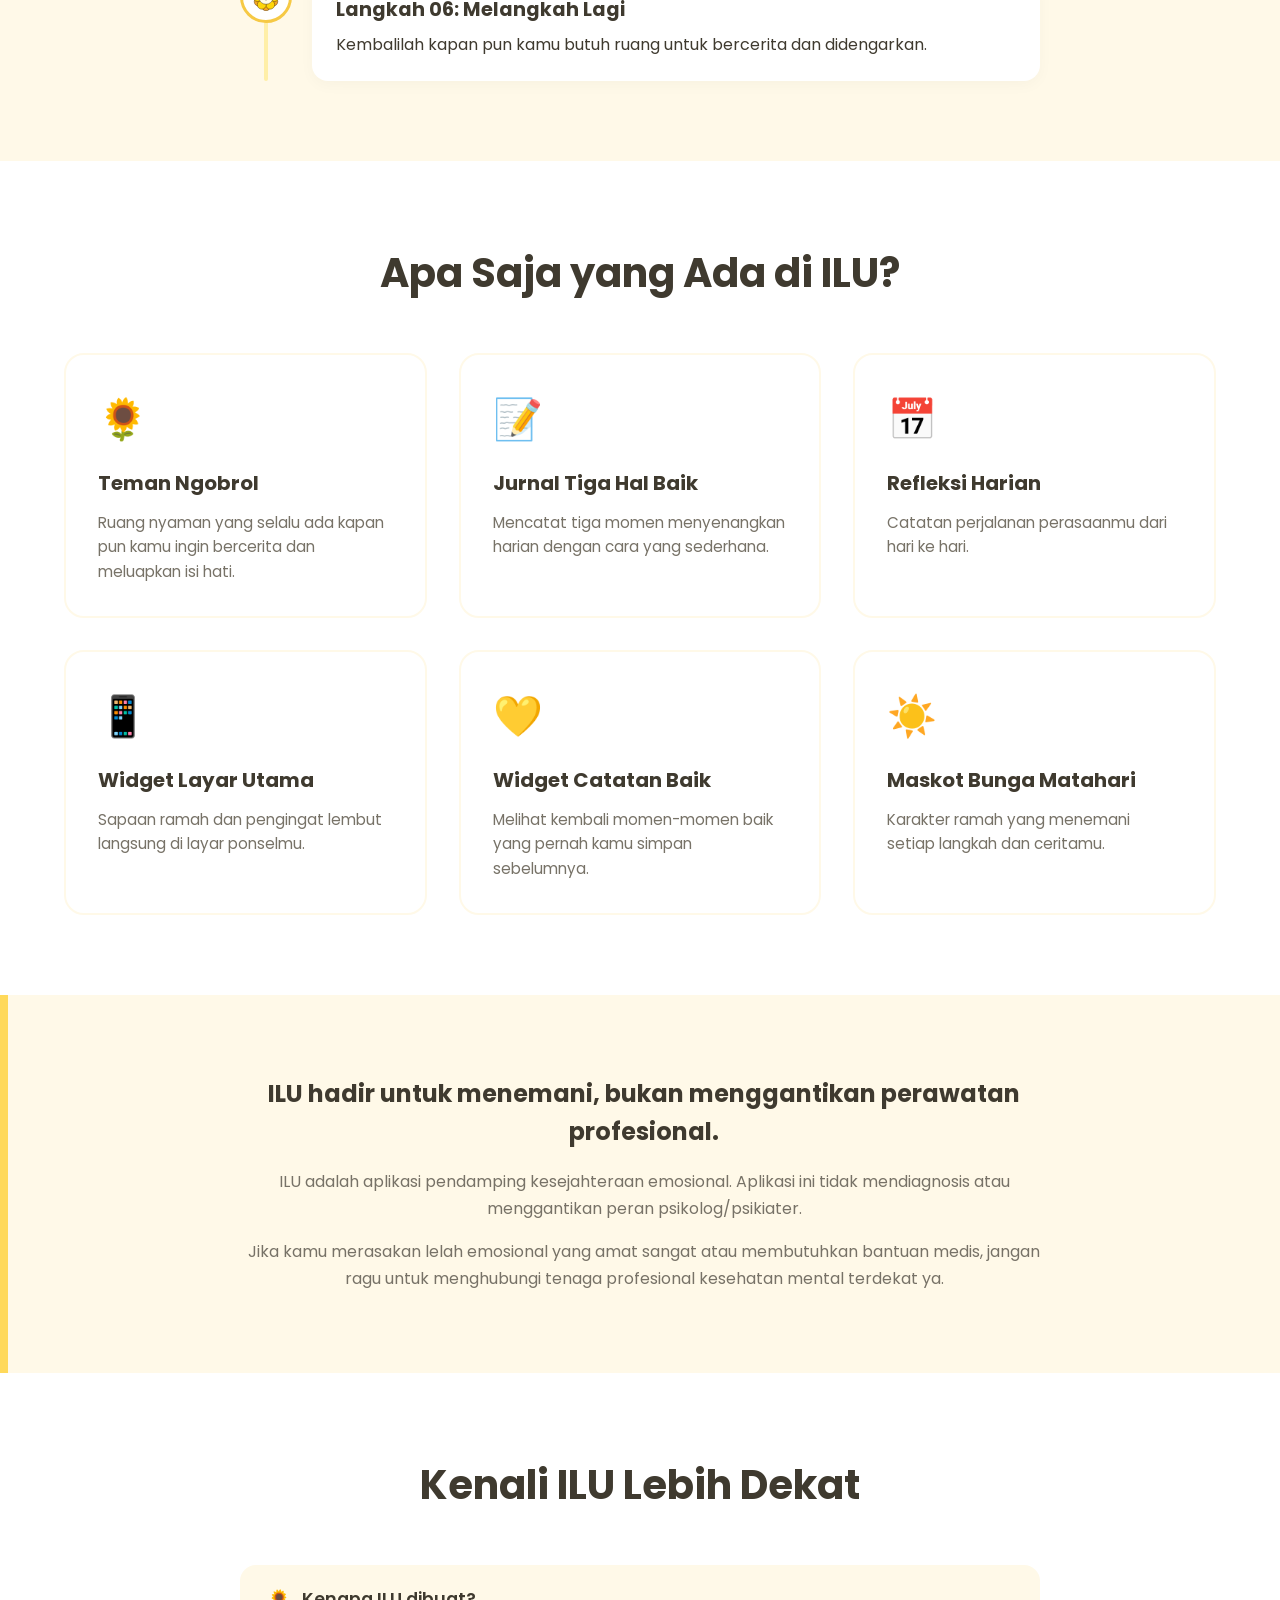
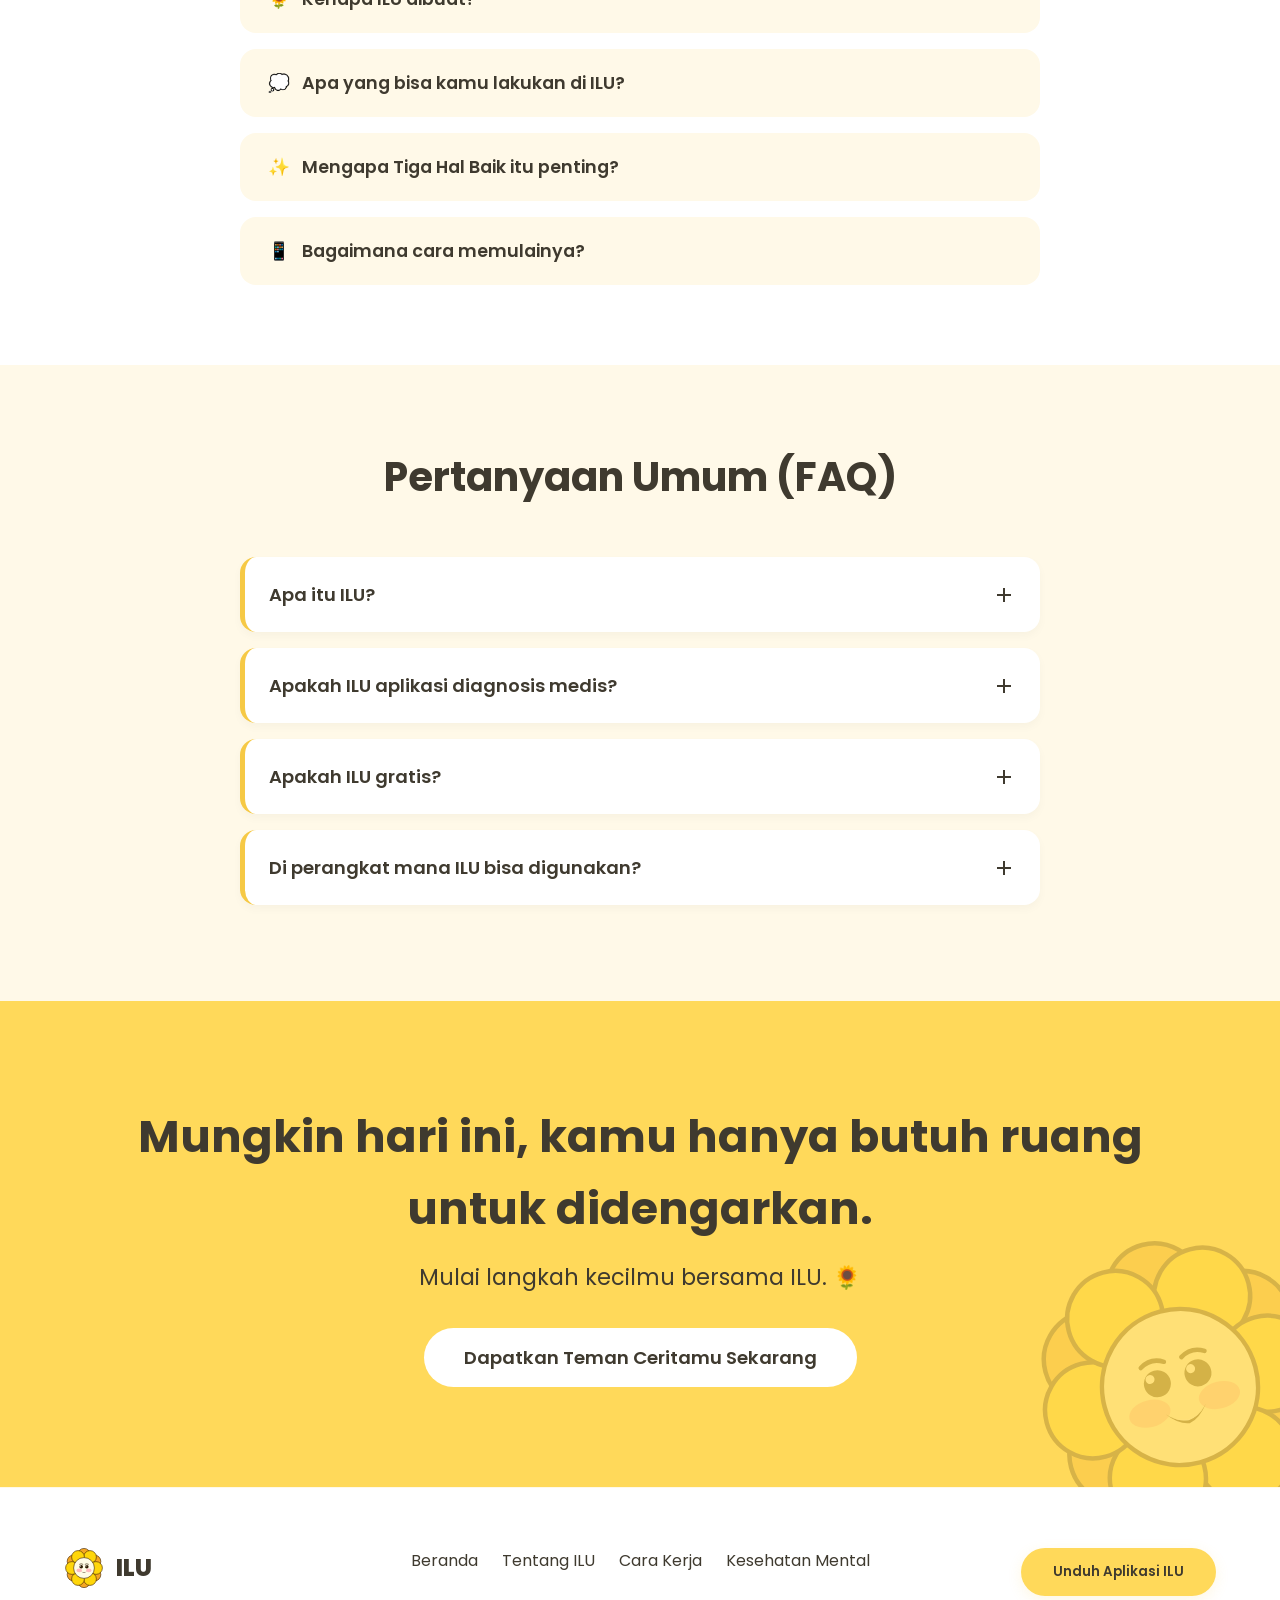
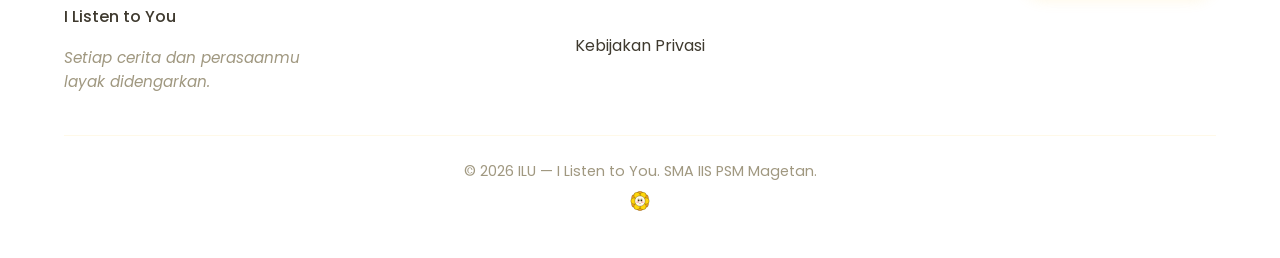
==== commit 91a92a21: "Web copy update: remove all judgmental words, focus hero on gratitude therapy, complete real stats 2" ====
--- a/web/index.html
+++ b/web/index.html
@@ -5,7 +5,7 @@
     <meta name="viewport" content="width=device-width, initial-scale=1.0">
     <meta name="google-site-verification" content="googleefeaaa1e9da4fd5a" />
     <title>ILU — I Listen to You | Teman Cerita & Pendamping Harimu</title>
-    <meta name="description" content="ILU — I Listen to You adalah aplikasi pendamping harian tempat kamu bisa bebas bercerita, didengarkan tanpa dihakimi, dan menemukan hal-hal baik setiap hari.">
+    <meta name="description" content="ILU — I Listen to You adalah aplikasi teman cerita harian tempat kamu bisa berbagi cerita dengan tenang dan menemukan hal-hal baik setiap hari lewat Tiga Hal Baik.">
     <meta name="keywords" content="ILU, I Listen to You, teman cerita, tempat cerita, aplikasi curhat, tiga hal baik, kesehatan mental, gratitude app">
     <meta property="og:title" content="ILU — I Listen to You">
     <meta property="og:description" content="Tempat aman untuk bercerita, didengarkan dengan hangat, dan merayakan momen-momen kecil harimu.">
@@ -630,10 +630,30 @@
             text-align: center;
             box-shadow: 0 6px 20px rgba(0,0,0,0.02);
             transition: var(--transition);
+            border: 2px solid transparent;
         }
 
         .stat-card:hover {
             transform: translateY(-4px);
+        }
+
+        .stat-card.featured {
+            border: 2px solid var(--sunflower);
+            background-color: #FFFDF4;
+            box-shadow: 0 10px 25px rgba(246, 201, 69, 0.2);
+        }
+
+        .stat-badge {
+            display: inline-block;
+            background-color: var(--sunflower);
+            color: #3F3A2F;
+            font-size: 0.75rem;
+            font-weight: 700;
+            padding: 4px 14px;
+            border-radius: 50px;
+            margin-bottom: 16px;
+            text-transform: uppercase;
+            letter-spacing: 0.5px;
         }
 
         .stat-number {
@@ -1069,12 +1089,12 @@
             <div class="hero-content animate-on-scroll">
                 <h1 class="hero-title">Hai, selamat datang di ILU 🌻</h1>
                 <h2 class="hero-subtitle">Teman cerita harianmu</h2>
-                <p class="hero-desc">Kadang kamu nggak butuh solusi atau nasihat panjang. Kamu cukup butuh satu tempat yang mau dengerin kamu — tanpa dihakimi, tanpa buru-buru.</p>
+                <p class="hero-desc">Ruang hangat untuk berbagi cerita harimu, melepas penat sejenak, dan merawat kebaikan-kebaikan kecil lewat Tiga Hal Baik setiap hari.</p>
                 <div class="hero-actions">
-                    <a href="#download" class="btn btn-primary">Kenalan sama ILU yuk 🌻</a>
-                    <a href="#what-is-ilu" class="btn btn-outline">Ceritain dulu dong, ILU itu apa?</a>
-                </div>
-                <p class="hero-note">Cerita dan perasaanmu layak didengarkan. Selalu.</p>
+                    <a href="#download" class="btn btn-primary">Mulai Cerita Bareng ILU 🌻</a>
+                    <a href="#what-is-ilu" class="btn btn-outline">Kenali ILU Lebih Dekat</a>
+                </div>
+                <p class="hero-note">Setiap cerita dan perasaanmu layak didengarkan dengan hangat.</p>
             </div>
             <div class="hero-visual animate-on-scroll" style="transition-delay: 0.2s">
                 <svg class="hero-mascot mascot-float"><use href="#sunflower-mascot"></use></svg>
@@ -1252,7 +1272,7 @@
                         <svg class="accordion-icon" width="24" height="24"><use href="#icon-plus"></use></svg>
                     </button>
                     <div class="accordion-content">
-                        <p style="padding-top: 16px;">Dengarkan ceritanya tanpa terburu-buru menghakimi atau mengguruinya. Cukup hadir dan ingatkan bahwa ia tidak sendirian.</p>
+                        <p style="padding-top: 16px;">Dengarkan ceritanya dengan tulus dan penuh perhatian. Cukup hadir mendampingi dan ingatkan bahwa ia tidak sendirian.</p>
                     </div>
                 </div>
             </div>
@@ -1264,30 +1284,44 @@
         <div class="container">
             <div class="section-header animate-on-scroll">
                 <h2 class="section-title">Apa yang Terjadi di Indonesia?</h2>
-                <div style="display: flex; justify-content: center; gap: 40px; margin-top: 24px; color: var(--text-light); font-weight: 500;">
-                    <span>2018 &rarr;</span>
-                    <span>2023 &rarr;</span>
-                    <span style="color: var(--sunflower);">2026</span>
+                <div style="display: flex; justify-content: center; align-items: center; gap: 14px; margin-top: 24px; font-weight: 600; flex-wrap: wrap;">
+                    <span style="background: var(--soft-yellow); color: #8A6400; padding: 6px 18px; border-radius: 50px; border: 1px solid var(--sunflower);">🌟 2026: Skrining Nasional</span>
+                    <span style="color: var(--text-light);">&larr;</span>
+                    <span style="background: #F8F7F2; color: var(--text-secondary); padding: 6px 16px; border-radius: 50px; border: 1px solid #EBE9DF;">2023: Survei SKI</span>
+                    <span style="color: var(--text-light);">&larr;</span>
+                    <span style="background: #F8F7F2; color: var(--text-secondary); padding: 6px 16px; border-radius: 50px; border: 1px solid #EBE9DF;">2018: Riskesdas</span>
                 </div>
             </div>
             
             <div class="stats-grid" id="stats-container">
-                <div class="stat-card animate-on-scroll">
-                    <div class="stat-number"><span class="counter" data-target="1.4">0</span>%</div>
-                    <div class="stat-desc">Prevalensi depresi di Indonesia</div>
-                    <div class="stat-source">Sumber: Kementerian Kesehatan RI — Survei Kesehatan Indonesia (SKI) 2023</div>
+                <div class="stat-card featured animate-on-scroll">
+                    <span class="stat-badge">Temuan Terbaru 2026</span>
+                    <div class="stat-number"><span class="counter" data-target="4.8">0</span>%</div>
+                    <div class="stat-desc">Anak & Remaja Terindikasi Gejala Depresi</div>
+                    <div class="stat-source">
+                        Hasil skrining kesehatan jiwa massal Kemenkes RI terhadap ~7 juta anak & remaja (2026).<br>
+                        <a href="https://sehatnegeriku.kemkes.go.id" target="_blank" style="color: #D97706; text-decoration: underline; font-weight: 600; display: inline-block; margin-top: 8px;">Rilis Resmi Kemenkes RI &rarr;</a>
+                    </div>
                 </div>
                 
                 <div class="stat-card animate-on-scroll" style="transition-delay: 0.1s">
-                    <div class="stat-number"><span class="counter" data-target="2">0</span>%</div>
-                    <div class="stat-desc">Prevalensi pada usia 15–24 tahun</div>
-                    <div class="stat-source">Sumber: SKI 2023</div>
+                    <span class="stat-badge" style="background:#E2E8F0; color:#475569;">Survei SKI 2023</span>
+                    <div class="stat-number"><span class="counter" data-target="2.0">0</span>%</div>
+                    <div class="stat-desc">Prevalensi Depresi Usia 15–24 Tahun</div>
+                    <div class="stat-source">
+                        Survei Kesehatan Indonesia (SKI) 2023 oleh Kementerian Kesehatan RI pada kelompok remaja.<br>
+                        <a href="https://badankebijakan.kemkes.go.id" target="_blank" style="color: var(--text-secondary); text-decoration: underline; display: inline-block; margin-top: 8px;">Laporan Badan Kebijakan Kemenkes</a>
+                    </div>
                 </div>
                 
                 <div class="stat-card animate-on-scroll" style="transition-delay: 0.2s">
-                    <div class="stat-number"><span class="counter" data-target="4.8">0</span>%</div>
-                    <div class="stat-desc">Anak menunjukkan gejala emosional</div>
-                    <div class="stat-source">Sumber: Kementerian Kesehatan RI, Program Skrining 2026<br><a href="https://sehatnegeriku.kemkes.go.id" target="_blank" style="color: var(--sunflower); text-decoration: underline;">Pelajari selengkapnya</a></div>
+                    <span class="stat-badge" style="background:#E2E8F0; color:#475569;">Riskesdas 2018</span>
+                    <div class="stat-number"><span class="counter" data-target="6.1">0</span>%</div>
+                    <div class="stat-desc">Prevalensi Depresi Penduduk Usia 15+ Tahun</div>
+                    <div class="stat-source">
+                        Riset Kesehatan Dasar (Riskesdas) 2018 oleh Badan Litbangkes Kemenkes RI.<br>
+                        <a href="https://www.kemkes.go.id" target="_blank" style="color: var(--text-secondary); text-decoration: underline; display: inline-block; margin-top: 8px;">Publikasi Resmi Riskesdas 2018</a>
+                    </div>
                 </div>
             </div>
         </div>
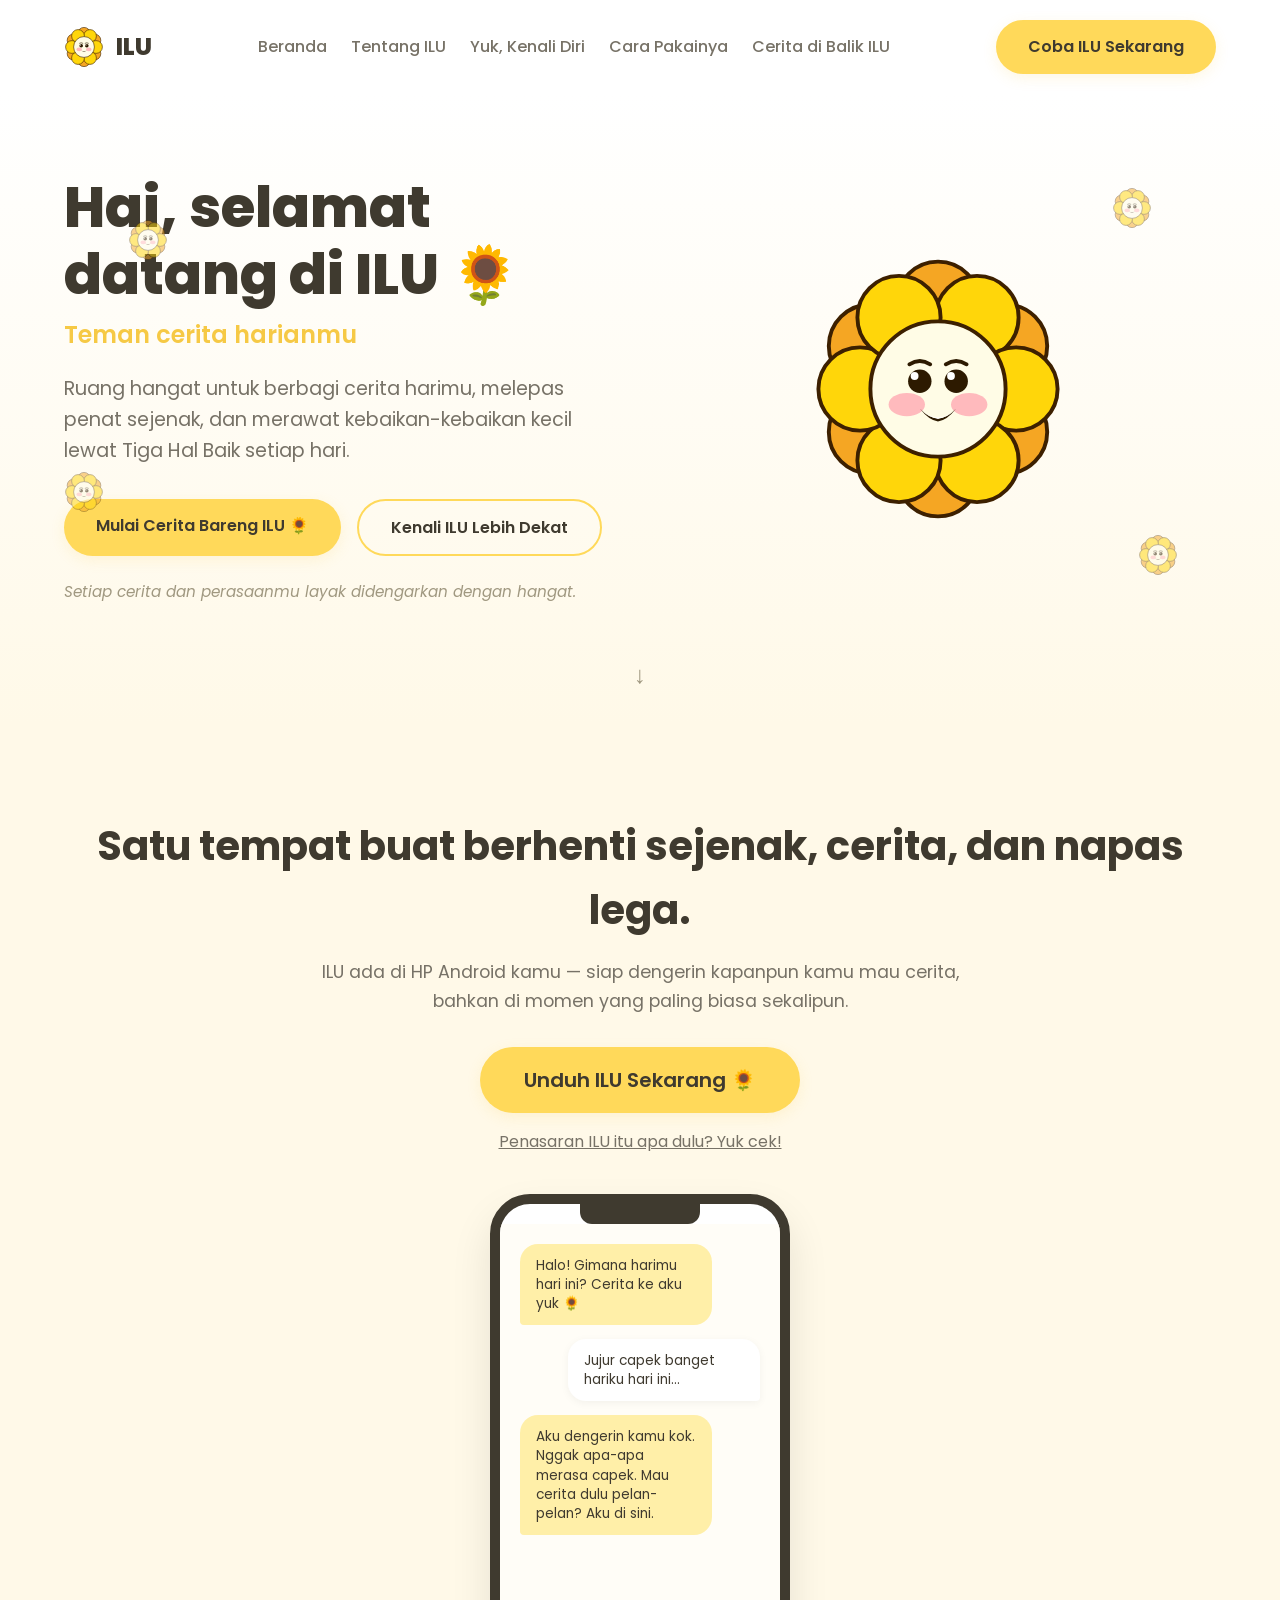
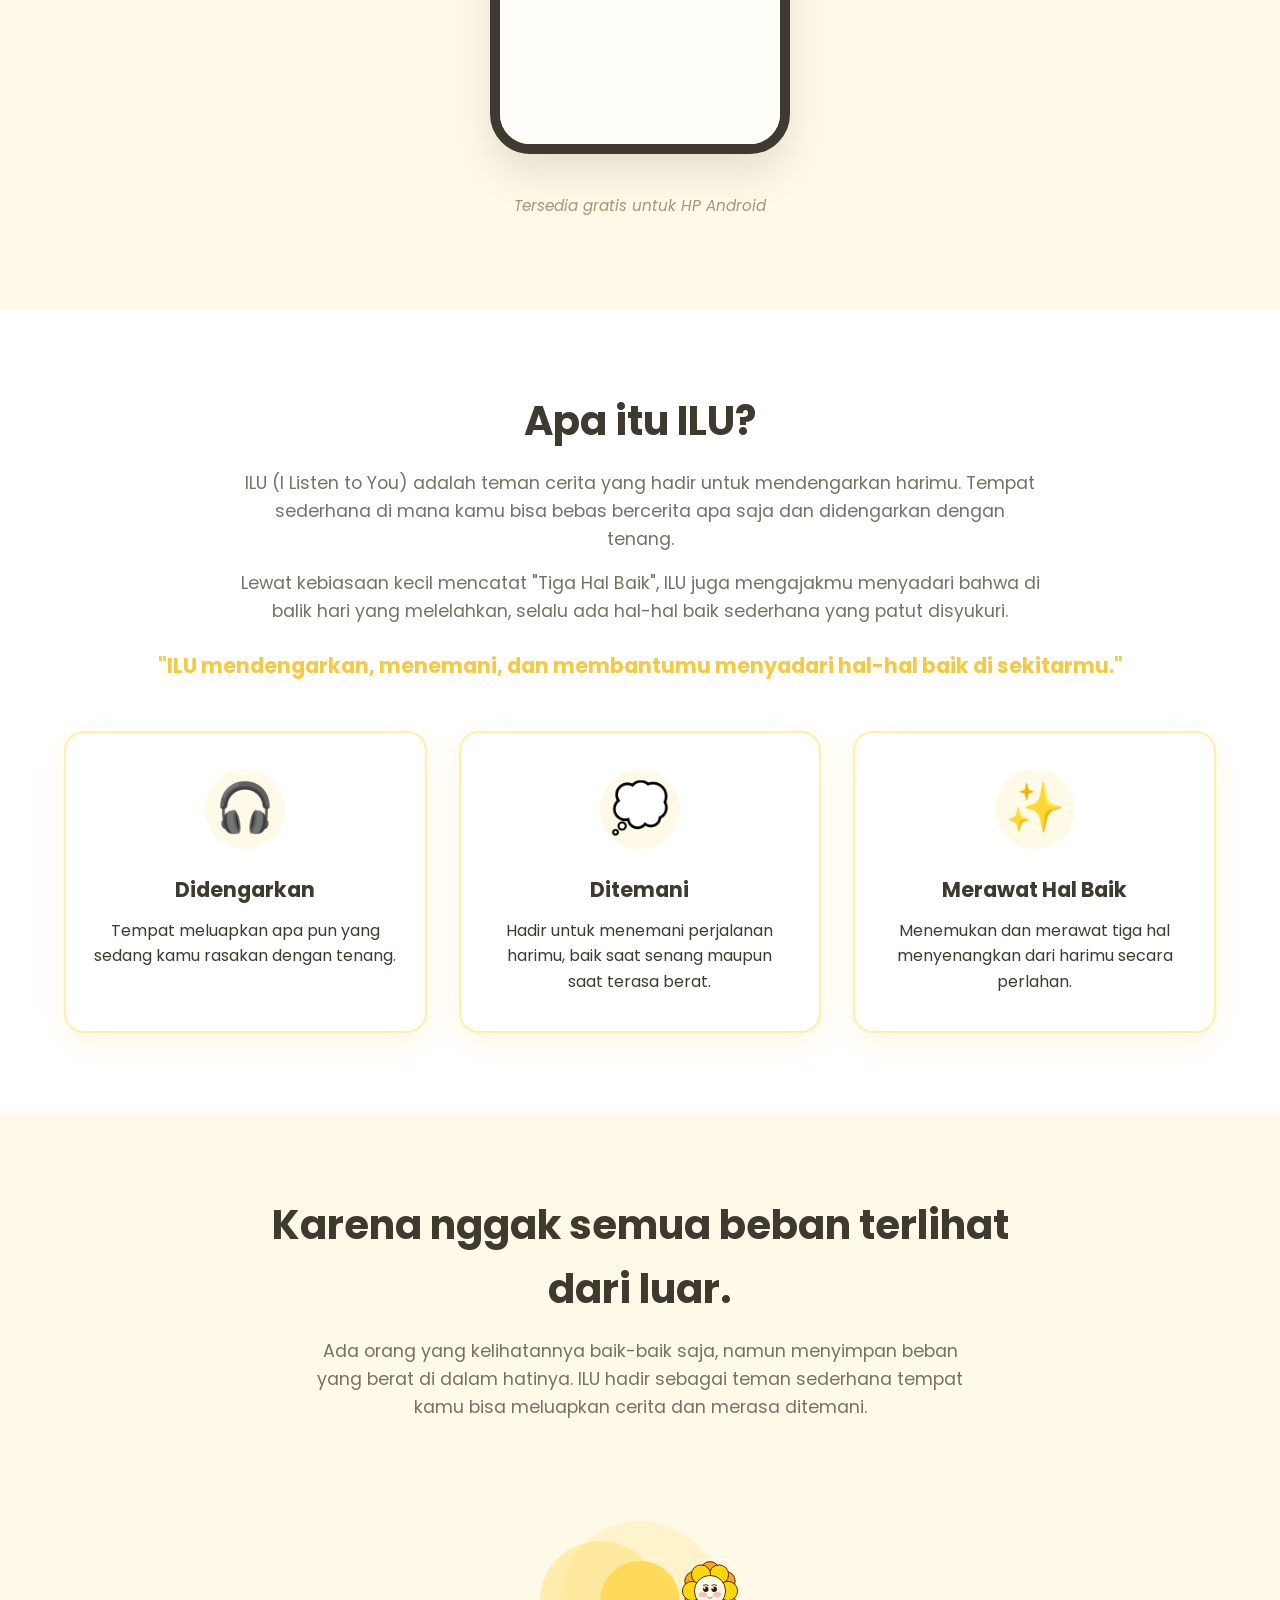
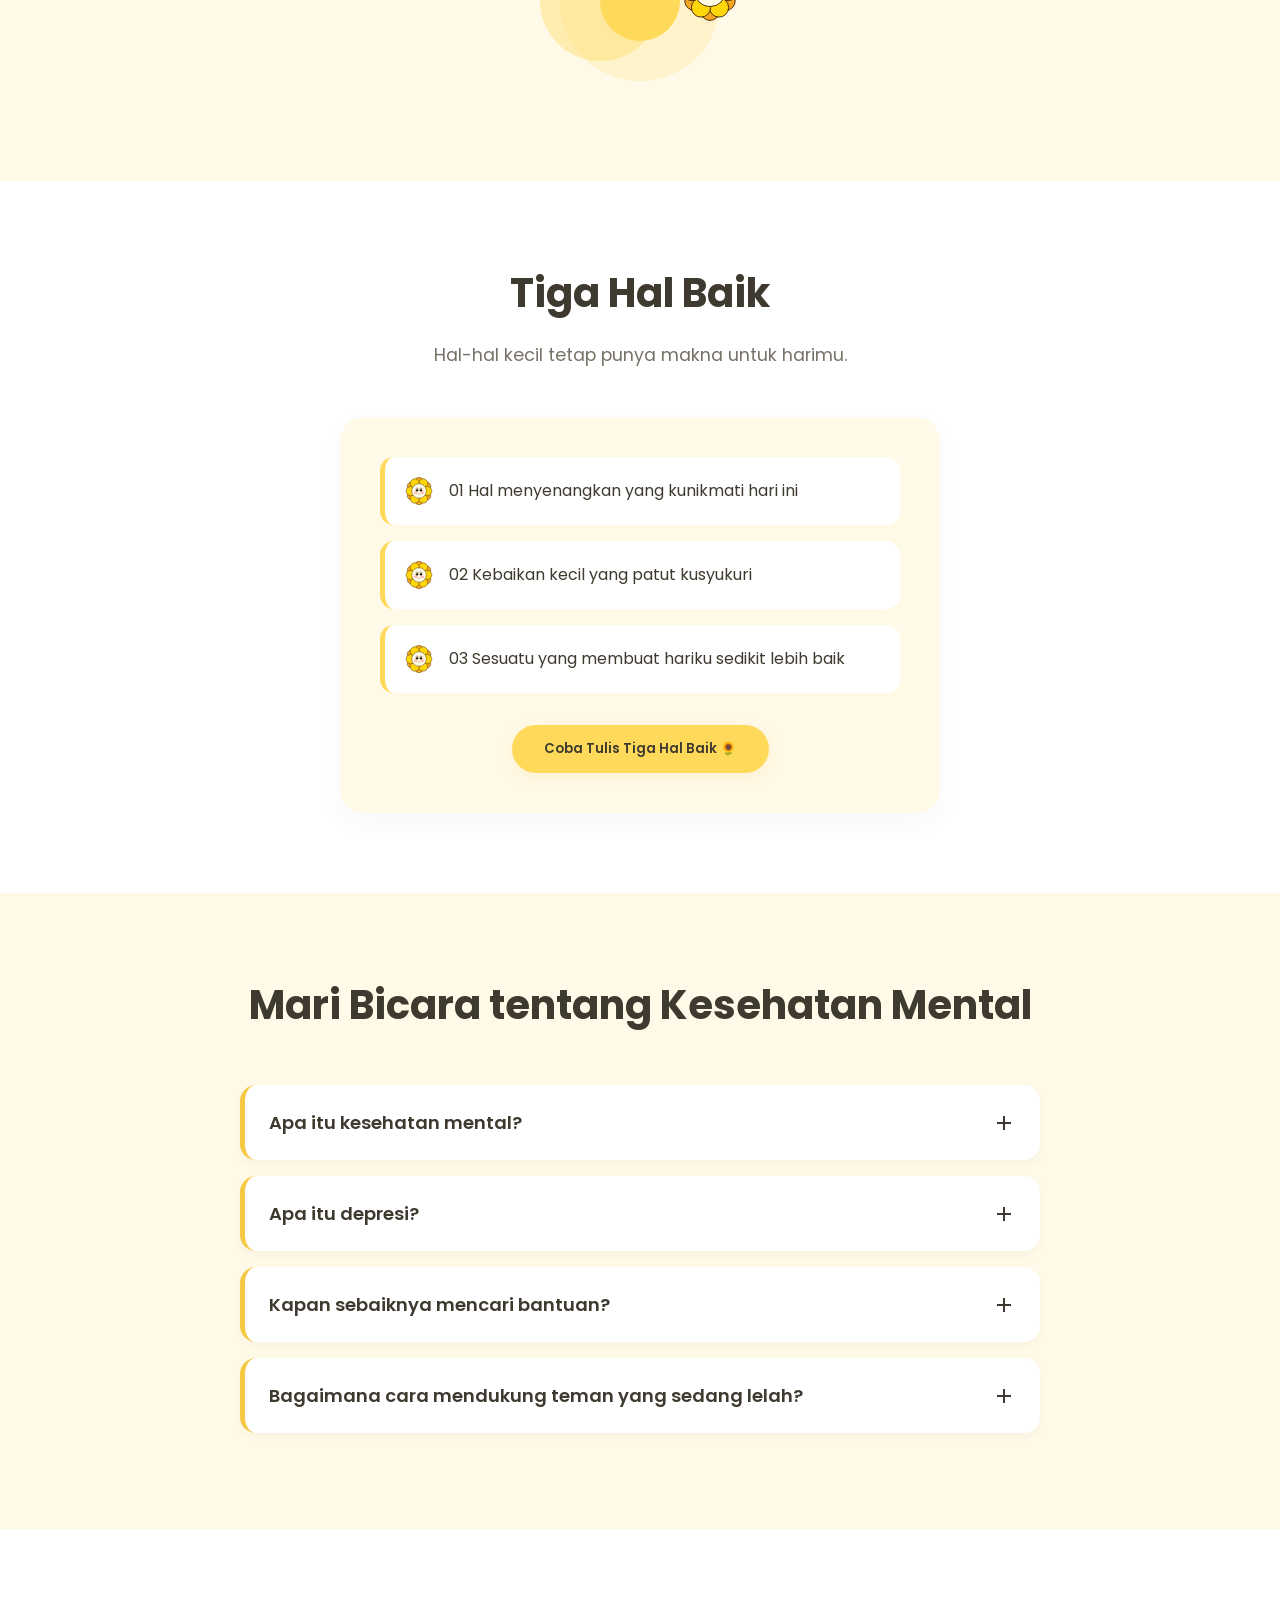
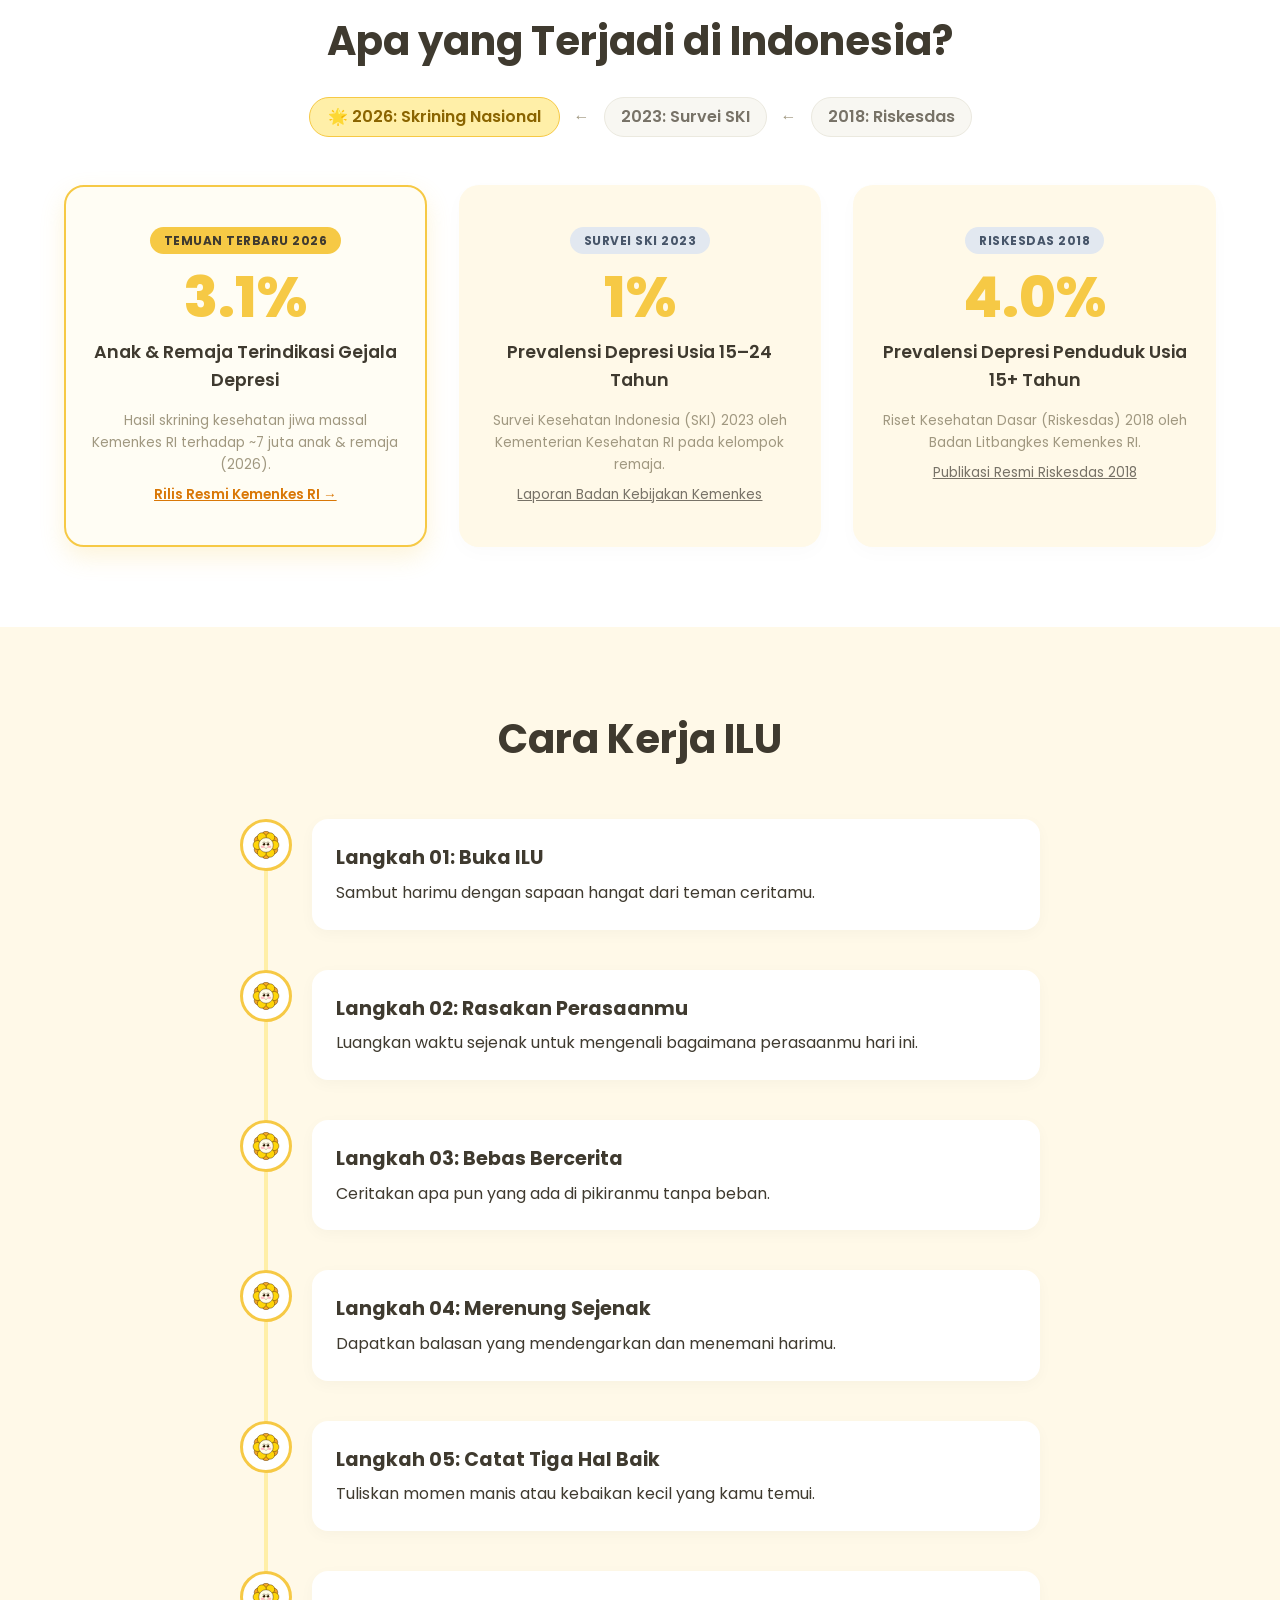
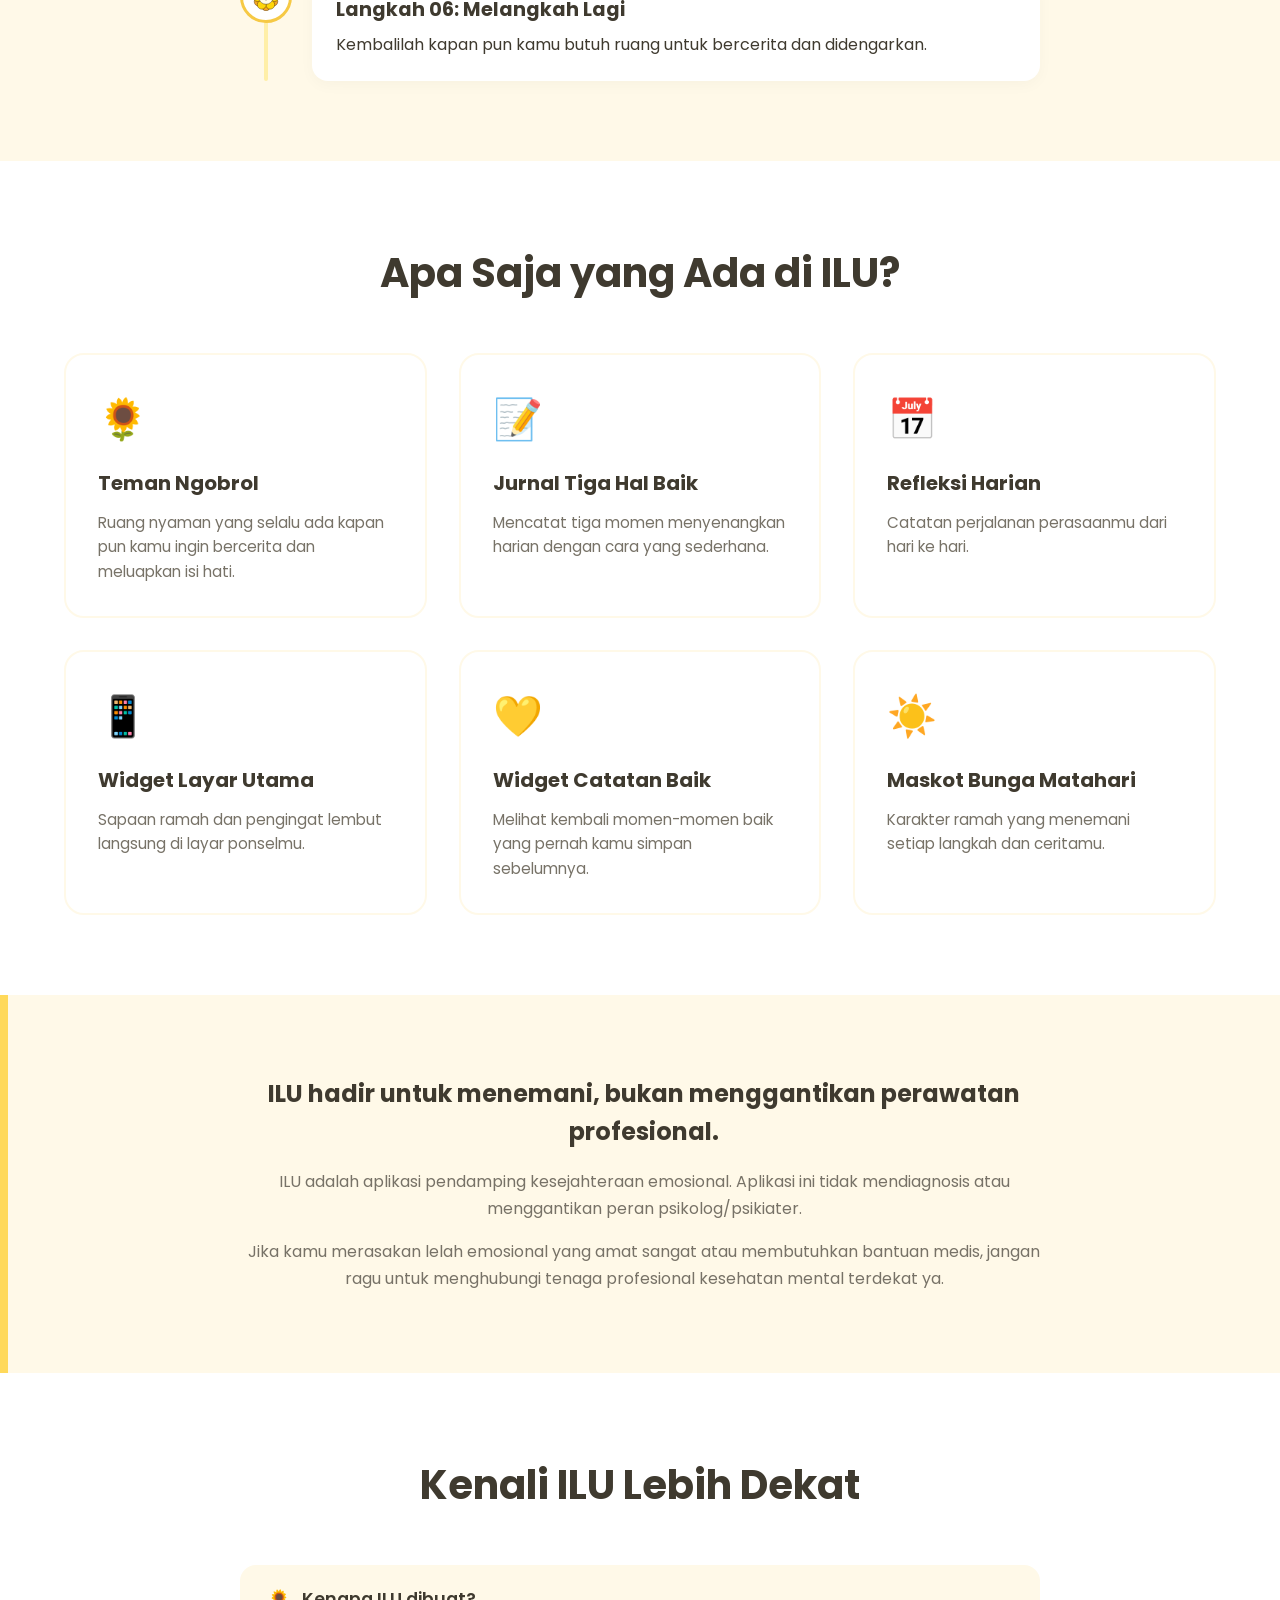
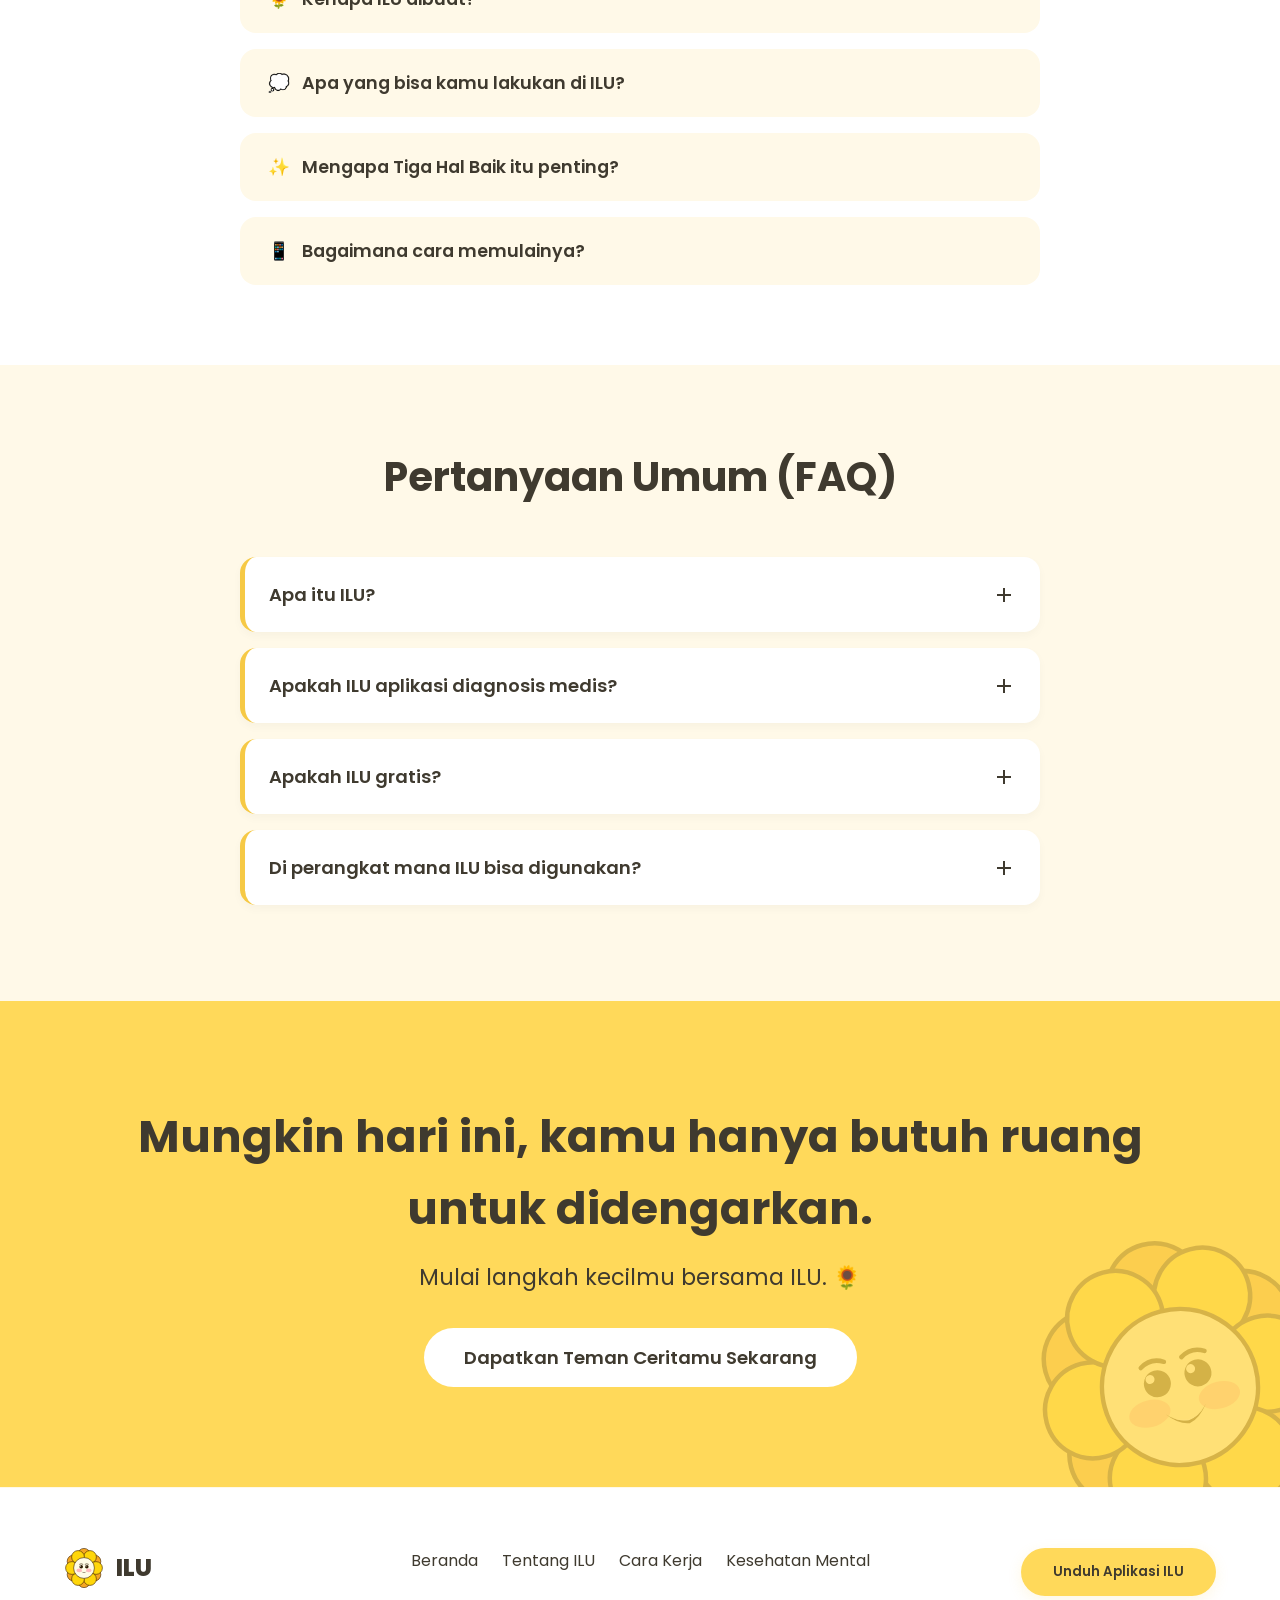
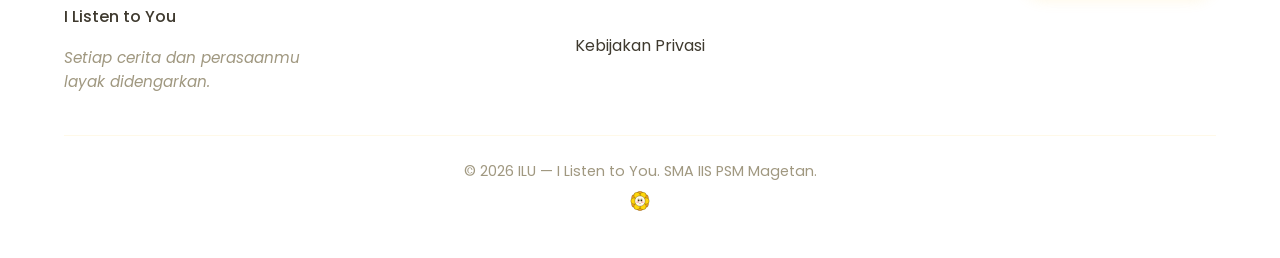
==== commit c9a657e9: "Update web landing page download label to Versi 2.6" ====
--- a/web/index.html
+++ b/web/index.html
@@ -1579,7 +1579,7 @@
             <a href="ILU.apk" download="ILU.apk" class="btn btn-primary" style="font-size: 1.1rem; width: 100%; padding: 16px 0; display: block;">
                 📲 Unduh Aplikasi ILU Sekarang
             </a>
-            <p style="font-size: 0.85rem; color: var(--text-light); margin-top: 14px;">Versi terbaru resmi (Versi 2.2 · Android 8.0 ke atas)</p>
+            <p style="font-size: 0.85rem; color: var(--text-light); margin-top: 14px;">Versi terbaru resmi (Versi 2.6 · Android 8.0 ke atas)</p>
         </div>
     </div>
 
